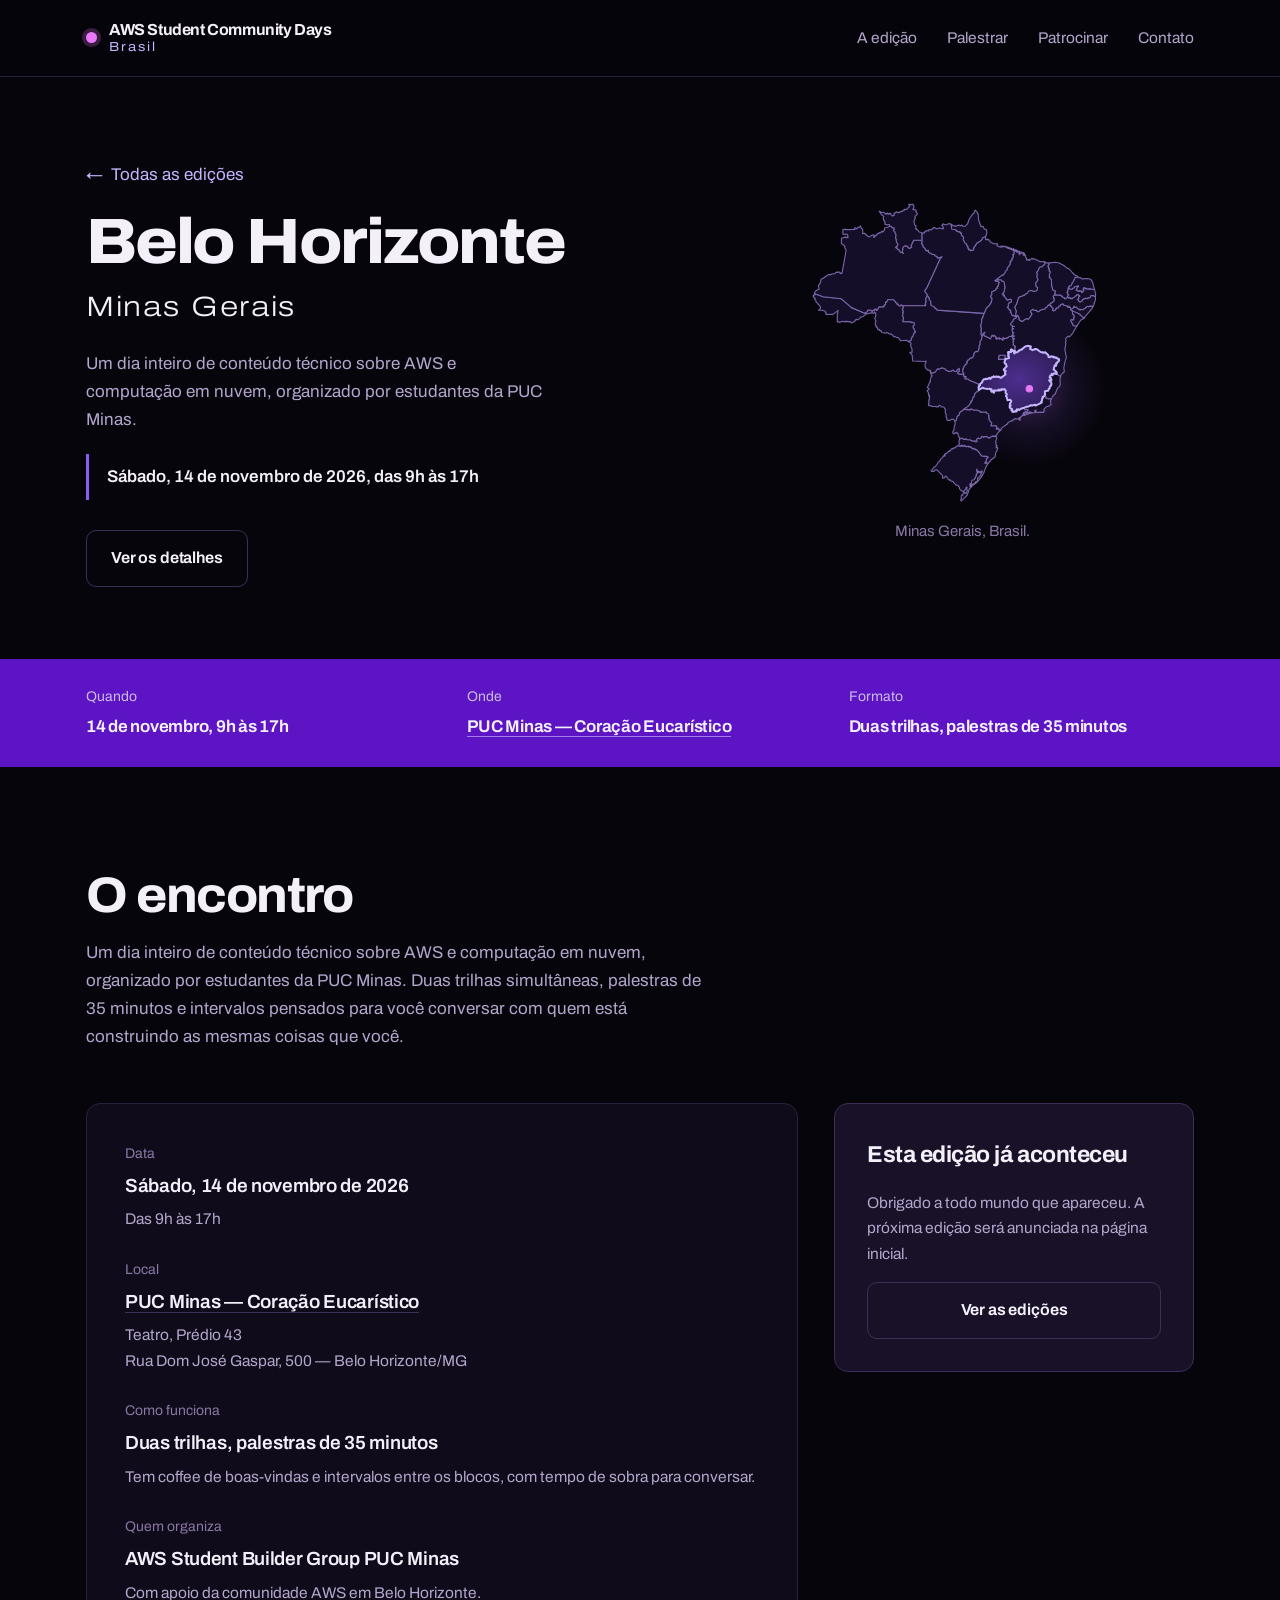
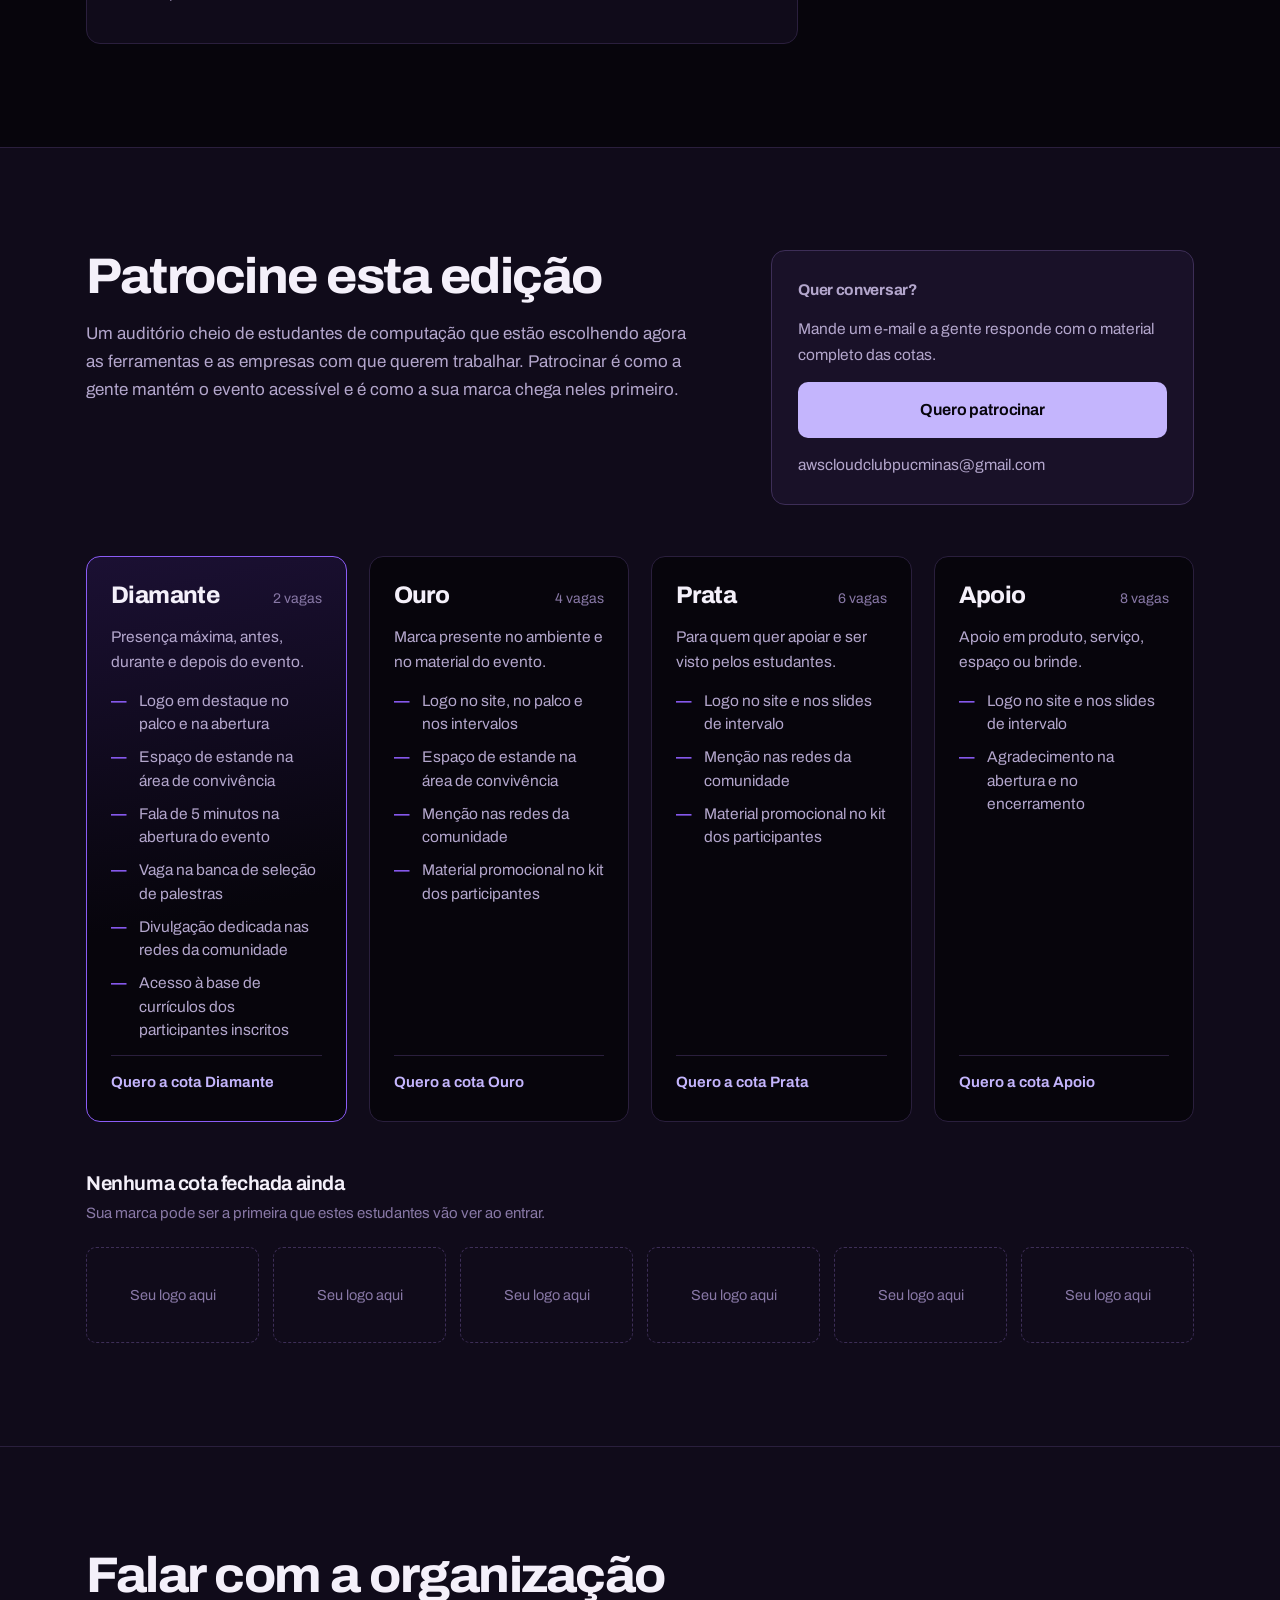
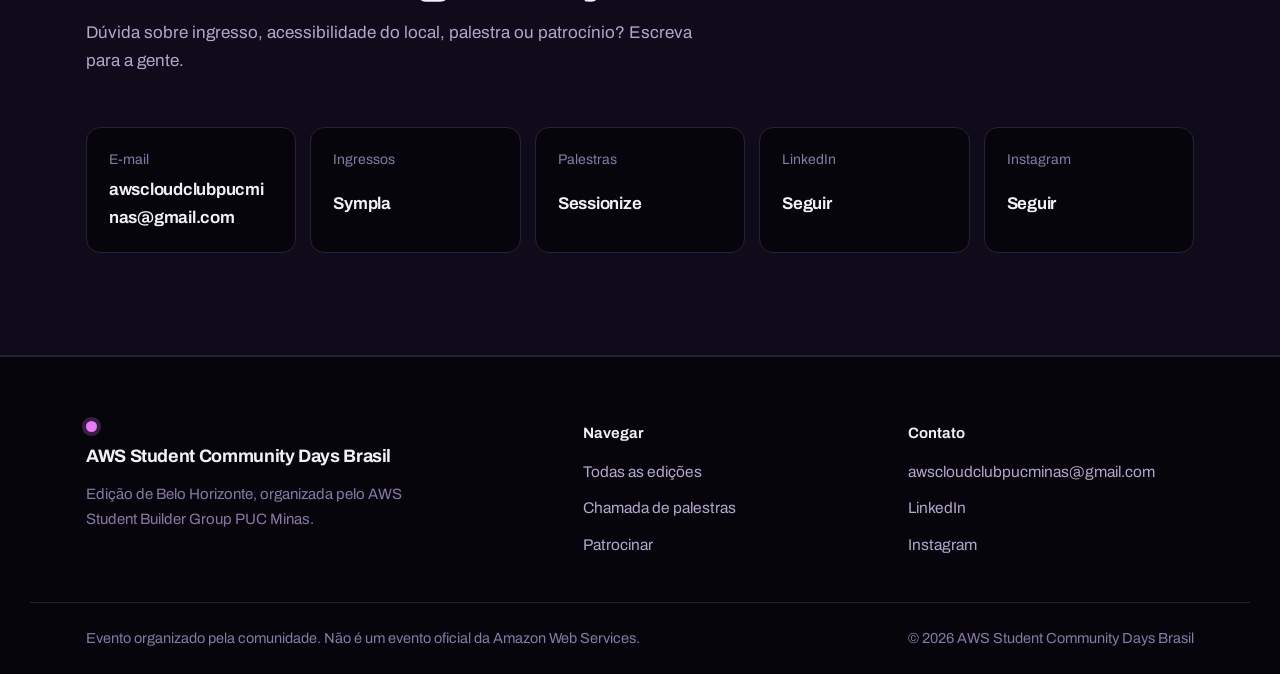
==== belo-horizonte/index.html @ b49c8361 "create geral" ====
<!doctype html>
<html lang="pt-BR">
<head>
<!--
  ============================================================================
  STUB DE EDIÇÃO — Belo Horizonte
  Ao copiar esta pasta para uma cidade nova, troque os pontos marcados
  com "TROCAR" abaixo. São 3 blocos:
    1. <title>, <meta description>, <link canonical> e as tags og:
    2. o bloco application/ld+json (data, local, organizador, e-mail, ingresso)
    3. o <noscript> no fim do arquivo
  O slug NÃO precisa ser declarado: ele vem do nome da pasta.
  O resto da página (cotas, contatos, redes, trilhas) vem de dados.js
  e NÃO precisa ser tocado aqui.
  ============================================================================
-->
<meta charset="utf-8">
<meta name="viewport" content="width=device-width, initial-scale=1">
<meta name="theme-color" content="#07050C">
<!-- TROCAR 1: metadados desta cidade -->
<title>AWS Student Community Day Belo Horizonte — 14 de novembro de 2026</title>
<meta name="description" content="Um dia de computação em nuvem na PUC Minas Coração Eucarístico, em Belo Horizonte, no sábado 14 de novembro de 2026, das 9h às 17h. Ingressos no Sympla e chamada de palestras aberta até 10 de outubro.">
<link rel="canonical" href="https://awsstudentcommunitydays.com.br/belo-horizonte/">

<meta property="og:type" content="event">
<meta property="og:locale" content="pt_BR">
<meta property="og:site_name" content="AWS Student Community Days Brasil">
<meta property="og:url" content="https://awsstudentcommunitydays.com.br/belo-horizonte/">
<meta property="og:title" content="AWS Student Community Day Belo Horizonte 2026">
<meta property="og:description" content="14 de novembro de 2026, PUC Minas Coração Eucarístico. Duas trilhas, palestras de 35 minutos, feito por estudantes para estudantes.">
<meta name="twitter:card" content="summary_large_image">

<link rel="icon" href="data:image/svg+xml,%3Csvg xmlns='http://www.w3.org/2000/svg' viewBox='0 0 32 32'%3E%3Crect width='32' height='32' rx='8' fill='%2307050C'/%3E%3Ccircle cx='16' cy='16' r='7' fill='none' stroke='%23C4B5FD' stroke-width='2.5'/%3E%3Ccircle cx='16' cy='16' r='2.5' fill='%23E879F9'/%3E%3C/svg%3E">

<link rel="preconnect" href="https://fonts.googleapis.com">
<link rel="preconnect" href="https://fonts.gstatic.com" crossorigin>
<link rel="stylesheet" href="https://fonts.googleapis.com/css2?family=Archivo:wdth,wght@75..125,300..900&display=swap">
<link rel="stylesheet" href="../styles.css">

<!-- TROCAR 2: dados estruturados. O Google lê isto literalmente, então data,
     local e organizador errados viram informação errada na busca.
     O e-mail foi deixado FORA de propósito: ele vive em dados.js, e duplicá-lo
     aqui faria uma pasta copiada apontar contato para a cidade errada. -->
<script type="application/ld+json">
{
  "@context": "https://schema.org",
  "@type": "Event",
  "name": "AWS Student Community Day Belo Horizonte",
  "startDate": "2026-11-14T09:00:00-03:00",
  "endDate": "2026-11-14T17:00:00-03:00",
  "eventStatus": "https://schema.org/EventScheduled",
  "eventAttendanceMode": "https://schema.org/OfflineEventAttendanceMode",
  "location": {
    "@type": "Place",
    "name": "PUC Minas — Coração Eucarístico, Teatro, Prédio 43",
    "address": {
      "@type": "PostalAddress",
      "streetAddress": "Rua Dom José Gaspar, 500",
      "addressLocality": "Belo Horizonte",
      "addressRegion": "MG",
      "addressCountry": "BR"
    }
  },
  "organizer": {
    "@type": "Organization",
    "name": "AWS Student Builder Group PUC Minas"
  },
  "url": "https://awsstudentcommunitydays.com.br/belo-horizonte/",
  "offers": {
    "@type": "Offer",
    "url": "https://www.sympla.com.br/evento/aws-student-community-day-belo-horizonte/3554710",
    "availability": "https://schema.org/InStock"
  }
}
</script>
</head>
<body>
<a class="pular" href="#conteudo">Pular para o conteúdo</a>

<header class="cabecalho">
  <div class="faixa cabecalho-linha">
    <a class="marca" href="../" aria-label="AWS Student Community Days Brasil — início">
      <span class="marca-ponto" aria-hidden="true"></span>
      <span class="marca-texto">
        AWS Student Community Days
        <span class="marca-pais">Brasil</span>
      </span>
    </a>
    <nav class="menu" aria-label="Seções desta edição">
      <a href="#edicao">A edição</a>
      <a href="#palestrar">Palestrar</a>
      <a href="#patrocinio">Patrocinar</a>
      <a href="#contato">Contato</a>
      <a class="botao botao-primario botao-mini" id="cta-cabecalho" href="#edicao">Garantir ingresso</a>
    </nav>
  </div>
</header>

<main id="conteudo">

  <!-- ── Capa da cidade ────────────────────────────────────────── -->
  <section class="capa" id="topo">
    <div class="faixa capa-grade">
      <div class="capa-texto">
        <p class="capa-chamada">
          <a class="voltar" href="../">Todas as edições</a>
        </p>
        <h1 class="capa-titulo">
          <span class="capa-titulo-evento" id="capa-cidade">Belo Horizonte</span>
          <span class="capa-titulo-cidade" id="capa-uf">Minas Gerais</span>
        </h1>
        <p class="capa-resumo" id="capa-resumo"></p>
        <p class="capa-quando" id="capa-quando"></p>
        <div class="capa-acoes" id="capa-acoes"></div>
      </div>

      <figure class="mapa mapa-cidade">
        <div class="mapa-palco" id="mapa-palco"></div>
        <figcaption class="mapa-legenda">Minas Gerais, Brasil.</figcaption>
      </figure>
    </div>
  </section>

  <!-- ── Faixa de fatos ────────────────────────────────────────── -->
  <div class="barra">
    <div class="faixa barra-linha" id="barra"></div>
  </div>

  <!-- ── A edição ──────────────────────────────────────────────── -->
  <section class="secao" id="edicao" aria-labelledby="edicao-titulo">
    <div class="faixa">
      <div class="secao-topo">
        <h2 class="secao-titulo" id="edicao-titulo">O encontro</h2>
        <p class="secao-intro" id="edicao-intro"></p>
      </div>
      <div class="edicao-grade" id="edicao-grade"></div>
    </div>
  </section>

  <!-- ── Chamada de palestras ──────────────────────────────────── -->
  <section class="secao secao-alt" id="palestrar" aria-labelledby="palestrar-titulo">
    <div class="faixa">
      <div class="secao-topo">
        <h2 class="secao-titulo" id="palestrar-titulo">Suba no palco</h2>
        <p class="secao-intro">
          A chamada de palestras é aberta a todo mundo: de quem nunca falou em público e tem
          um projeto de faculdade para mostrar, a quem já trabalha com nuvem há anos.
          Escolhemos pelo valor para quem assiste, não pelo currículo de quem apresenta.
        </p>
      </div>
      <div class="palestrar-grade">
        <div class="trilhas" id="trilhas"></div>
        <aside class="cfp" id="cfp"></aside>
      </div>
    </div>
  </section>

  <!-- ── Patrocínio ────────────────────────────────────────────── -->
  <section class="secao patrocinio" id="patrocinio" aria-labelledby="patrocinio-titulo">
    <div class="faixa">
      <div class="secao-topo secao-topo-duplo">
        <div>
          <h2 class="secao-titulo" id="patrocinio-titulo">Patrocine esta edição</h2>
          <p class="secao-intro">
            Um auditório cheio de estudantes de computação que estão escolhendo agora
            as ferramentas e as empresas com que querem trabalhar. Patrocinar é como
            a gente mantém o evento acessível e é como a sua marca chega neles primeiro.
          </p>
        </div>
        <div class="patrocinio-chamada" id="patrocinio-chamada"></div>
      </div>
      <div class="cotas" id="cotas"></div>
      <div class="vitrine" id="vitrine"></div>
    </div>
  </section>

  <!-- ── Contato ───────────────────────────────────────────────── -->
  <section class="secao secao-alt" id="contato" aria-labelledby="contato-titulo">
    <div class="faixa">
      <div class="secao-topo">
        <h2 class="secao-titulo" id="contato-titulo">Falar com a organização</h2>
        <p class="secao-intro">
          Dúvida sobre ingresso, acessibilidade do local, palestra ou patrocínio?
          Escreva para a gente.
        </p>
      </div>
      <div class="contato-grade" id="contato-grade"></div>
    </div>
  </section>

</main>

<footer class="rodape">
  <div class="faixa rodape-grade">
    <div class="rodape-marca">
      <span class="marca-ponto" aria-hidden="true"></span>
      <p class="rodape-nome">AWS Student Community Days Brasil</p>
      <p class="rodape-nota">Edição de Belo Horizonte, organizada pelo AWS Student Builder Group PUC Minas.</p>
    </div>
    <nav class="rodape-links" aria-label="Navegação">
      <p class="rodape-rotulo">Navegar</p>
      <a href="../">Todas as edições</a>
      <a href="#palestrar">Chamada de palestras</a>
      <a href="#patrocinio">Patrocinar</a>
    </nav>
    <nav class="rodape-links" id="rodape-contato" aria-label="Contato e redes" hidden>
      <p class="rodape-rotulo">Contato</p>
    </nav>
  </div>
  <div class="faixa rodape-fim">
    <p>Evento organizado pela comunidade. Não é um evento oficial da Amazon Web Services.</p>
    <p id="rodape-ano"></p>
  </div>
</footer>

<!-- TROCAR 3: só data, local e links. Contato NÃO entra aqui de propósito —
     ele vive em dados.js, e duplicar levaria o e-mail errado para a cópia. -->
<noscript>
  <div class="faixa sem-js">
    <h2>AWS Student Community Day Belo Horizonte</h2>
    <p>Sábado, 14 de novembro de 2026, das 9h às 17h, na PUC Minas Coração Eucarístico — Teatro, Prédio 43, Rua Dom José Gaspar, 500.</p>
    <p>Esta página precisa de JavaScript para mostrar ingressos, chamada de palestras, cotas de patrocínio e contatos.</p>
    <p><a href="https://www.sympla.com.br/evento/aws-student-community-day-belo-horizonte/3554710">Ingressos no Sympla</a></p>
    <p><a href="https://sessionize.com/aws-student-community-day-belo-horizonte/">Enviar uma palestra (até 10 de outubro de 2026)</a></p>
  </div>
</noscript>

<script src="../dados.js" defer></script>
<script src="../brasil-mapa.js" defer></script>
<script src="../comum.js" defer></script>
<script src="../edicao.js" defer></script>
</body>
</html>
---- styles.css ----
/* =========================================================================
   AWS Student Community Day Brasil
   Identidade: roxo e preto. O mapa do Brasil é o elemento protagonista;
   tudo em volta é deliberadamente quieto para não competir com ele.
   Todos os pares de cor abaixo foram conferidos em contraste WCAG AA.
   ========================================================================= */

:root {
  /* Fundos — preto com viés violeta, nunca cinza neutro */
  --fundo:            #07050C;
  --superficie:       #100B1A;
  --superficie-alta:  #191128;

  /* Linhas */
  --borda:            #2A1F3D;
  --borda-forte:      #3D2E57;

  /* Roxos */
  --roxo:             #8B5CF6;   /* elementos de UI e texto grande  (4.79:1) */
  --roxo-claro:       #C4B5FD;   /* seguro para texto normal       (10.98:1) */
  --roxo-vivo:        #E879F9;   /* só para o que está vivo agora   (8.24:1) */
  --roxo-fundo:       #150E28;   /* estados neutros do mapa */
  --roxo-traco:       #7A66A8;   /* silhueta do mapa      (3.82:1 sobre o estado) */
  --roxo-tinta:       #5C14C4;   /* MASSA de roxo chapado; texto claro por cima */
  --roxo-sobre-tinta: #FBD5FF;   /* destaque dentro da tinta        (6.83:1) */

  /* Texto */
  --texto:            #F4F0FA;   /* 18.04:1 */
  --texto-suave:      #B3A6CC;   /*  8.92:1 */
  --texto-fraco:      #8878A6;   /*  5.10:1 */

  /* Medidas */
  --limite:  1220px;
  --respiro: clamp(20px, 5vw, 56px);
  --curva:   14px;

  --fonte: 'Archivo', system-ui, -apple-system, 'Segoe UI', Roboto, sans-serif;

  color-scheme: dark;
}

*, *::before, *::after { box-sizing: border-box; }

html {
  scroll-behavior: smooth;
  scroll-padding-top: 92px;
  -webkit-text-size-adjust: 100%;
}

body {
  margin: 0;
  background: var(--fundo);
  color: var(--texto);
  font-family: var(--fonte);
  font-size: 17px;
  line-height: 1.65;
  font-variation-settings: 'wdth' 100;
  -webkit-font-smoothing: antialiased;
}

a { color: inherit; text-decoration: none; }
img, svg { display: block; max-width: 100%; }
h1, h2, h3 { margin: 0; line-height: 1.08; letter-spacing: -0.02em; }
p { margin: 0; }
ul { margin: 0; padding: 0; list-style: none; }

:focus-visible {
  outline: 3px solid var(--roxo-vivo);
  outline-offset: 3px;
  border-radius: 3px;
}

.pular {
  position: fixed;
  top: -120px;
  left: 16px;
  z-index: 100;
  background: var(--roxo-claro);
  color: var(--fundo);
  padding: 12px 18px;
  border-radius: 8px;
  font-weight: 600;
  transition: top .15s;
}
.pular:focus { top: 14px; }

.faixa {
  width: 100%;
  max-width: var(--limite);
  margin-inline: auto;
  padding-inline: var(--respiro);
}

/* ── Botões ─────────────────────────────────────────────────────────────
   O botão primário é texto escuro sobre roxo claro. Branco sobre roxo
   médio dá 3.77:1 e reprova no AA, então essa combinação não existe aqui. */

.botao {
  display: inline-flex;
  align-items: center;
  justify-content: center;
  gap: 10px;
  padding: 14px 24px;
  border: 1px solid transparent;
  border-radius: 10px;
  font: inherit;
  font-weight: 650;
  font-size: 16px;
  letter-spacing: -0.01em;
  cursor: pointer;
  transition: background .18s, border-color .18s, color .18s, transform .18s;
}
.botao-primario {
  background: var(--roxo-claro);
  color: var(--fundo);
}
.botao-primario:hover { background: #D6CBFF; transform: translateY(-2px); }

.botao-secundario {
  background: transparent;
  border-color: var(--borda-forte);
  color: var(--texto);
}
.botao-secundario:hover {
  border-color: var(--roxo);
  background: var(--superficie-alta);
  transform: translateY(-2px);
}

.botao-mini { padding: 10px 18px; font-size: 15px; }
.botao-largo { width: 100%; }

/* ── Cabeçalho ──────────────────────────────────────────────────────── */

.cabecalho {
  position: sticky;
  top: 0;
  z-index: 50;
  background: color-mix(in srgb, var(--fundo) 88%, transparent);
  backdrop-filter: blur(14px);
  border-bottom: 1px solid var(--borda);
}
.cabecalho-linha {
  min-height: 76px;
  display: flex;
  align-items: center;
  justify-content: space-between;
  gap: 24px;
}

.marca { display: flex; align-items: center; gap: 12px; }
.marca-texto {
  font-size: 16px;
  font-weight: 700;
  line-height: 1.15;
  letter-spacing: -0.025em;
}
.marca-pais {
  display: block;
  font-weight: 400;
  font-size: 13px;
  letter-spacing: 0.16em;
  font-variation-settings: 'wdth' 112;
  color: var(--roxo-claro);
}

/* O ponto da marca é o mesmo ponto que acende no mapa */
.marca-ponto {
  width: 11px;
  height: 11px;
  border-radius: 50%;
  flex: none;
  background: var(--roxo-vivo);
  box-shadow: 0 0 0 4px color-mix(in srgb, var(--roxo-vivo) 22%, transparent);
}

.menu {
  display: flex;
  align-items: center;
  gap: 30px;
  font-size: 15.5px;
  color: var(--texto-suave);
}
.menu a:not(.botao):hover { color: var(--roxo-claro); }

/* ── Capa ───────────────────────────────────────────────────────────── */

.capa { padding: clamp(40px, 7vw, 84px) 0 clamp(36px, 6vw, 72px); }

.capa-grade {
  display: grid;
  grid-template-columns: minmax(0, 1.12fr) minmax(0, 0.88fr);
  gap: clamp(32px, 4.5vw, 64px);
  align-items: center;
}

.capa-chamada {
  color: var(--roxo-claro);
  font-size: 17px;
  margin-bottom: 22px;
}

.capa-titulo { margin-bottom: 26px; }

.capa-titulo-evento {
  display: block;
  font-size: clamp(36px, 5.1vw, 64px);
  font-weight: 800;
  font-variation-settings: 'wdth' 108;
  letter-spacing: -0.035em;
  line-height: 0.96;
}

/* A cidade contrasta por peso e espaçamento, não por cor */
.capa-titulo-cidade {
  display: block;
  margin-top: 18px;
  font-size: clamp(19px, 2.2vw, 28px);
  font-weight: 300;
  font-variation-settings: 'wdth' 118;
  letter-spacing: 0.06em;
  line-height: 1.2;
  color: var(--texto);
}

.capa-resumo {
  color: var(--texto-suave);
  max-width: 46ch;
  margin-bottom: 20px;
}

.capa-quando {
  display: inline-block;
  color: var(--texto);
  font-weight: 600;
  padding: 9px 0 9px 18px;
  border-left: 3px solid var(--roxo);
  margin-bottom: 30px;
}

.capa-acoes { display: flex; flex-wrap: wrap; gap: 14px; }

/* ── Mapa ───────────────────────────────────────────────────────────── */

.mapa { margin: 0; position: relative; }
.mapa-palco { position: relative; }

.mapa-svg { width: 100%; height: auto; overflow: visible; }

/* Os 26 estados sem edição: presentes, mas em silêncio. */
/* stroke-width em px de tela, não em unidades do viewBox: sem
   vector-effect o traço encolhe junto com o mapa e some no celular. */
.uf {
  fill: var(--roxo-fundo);
  stroke: var(--roxo-traco);
  stroke-width: 1.1px;
  stroke-linejoin: round;
  vector-effect: non-scaling-stroke;
}

/* O estado que tem edição confirmada */
.uf-aceso {
  fill: url(#brilho-uf);
  stroke: var(--roxo-claro);
  stroke-width: 2px;
  vector-effect: non-scaling-stroke;
}

/* O estado aceso é um <a> dentro do SVG: foco de teclado e clique nativos */
.uf-link { cursor: pointer; }
.uf-link .uf-aceso { transition: stroke .18s, filter .18s; }
.uf-link:hover .uf-aceso,
.uf-link:focus-visible .uf-aceso {
  stroke: var(--roxo-vivo);
  stroke-width: 3.5px;
  filter: drop-shadow(0 0 12px color-mix(in srgb, var(--roxo-vivo) 60%, transparent));
}
.uf-link:focus-visible { outline: none; }

/* Balão de detalhe, em HTML sobre o SVG */
.balao {
  position: absolute;
  transform: translate(-50%, calc(-100% - 18px));
  background: var(--superficie-alta);
  border: 1px solid var(--roxo);
  border-radius: 10px;
  padding: 9px 14px;
  display: grid;
  gap: 1px;
  white-space: nowrap;
  pointer-events: none;
  box-shadow: 0 10px 30px rgba(0, 0, 0, .55);
}
.balao strong { font-size: 15.5px; font-weight: 650; letter-spacing: -0.02em; }
.balao span { font-size: 13.5px; color: var(--roxo-claro); }

.mapa-halo { fill: url(#halo); pointer-events: none; }

.pino { pointer-events: none; }
.pino-anel {
  fill: none;
  stroke: var(--roxo-vivo);
  stroke-width: 1.6;
  transform-origin: center;
  transform-box: fill-box;
  animation: pulso 3.4s ease-out infinite;
}
.pino-nucleo { fill: var(--roxo-vivo); }

@keyframes pulso {
  0%        { r: 5;  opacity: .85; }
  70%, 100% { r: 21; opacity: 0; }
}

.mapa-rotulo {
  fill: var(--texto);
  font-family: var(--fonte);
  font-size: 13px;
  font-weight: 650;
  letter-spacing: -0.01em;
  pointer-events: none;
}
.mapa-rotulo-data {
  fill: var(--roxo-claro);
  font-size: 11.5px;
  font-weight: 400;
}
.mapa-risco { stroke: var(--roxo); stroke-width: 1; opacity: .55; }

.mapa-legenda {
  margin-top: 18px;
  color: var(--texto-fraco);
  font-size: 15px;
  text-align: center;
}

/* ── Barra de fatos ─────────────────────────────────────────────────── */

/* A faixa é a maior massa de roxo chapado da página: é o que faz a
   identidade ler como "roxa e preta" e não como "preta com detalhes roxos".
   Os tokens são reescritos aqui dentro para nenhuma cor escura vazar. */
.barra {
  background: var(--roxo-tinta);
  --texto: #F4F0FA;
  --texto-fraco: #CDBCE8;
  --borda-forte: #A47BE8;
}
.barra-linha {
  display: grid;
  grid-template-columns: repeat(auto-fit, minmax(190px, 1fr));
  gap: 2px 36px;
  padding-block: 26px;
}
.barra-item { display: flex; flex-direction: column; gap: 5px; }
.barra-rotulo { color: var(--texto-fraco); font-size: 14px; }
.barra-valor { color: var(--texto); font-weight: 650; font-size: 17px; letter-spacing: -0.015em; }
.barra-valor a { border-bottom: 1px solid var(--borda-forte); }
.barra-valor a:hover { color: #fff; border-color: #fff; }
.barra .aviso-vivo { color: var(--roxo-sobre-tinta); }
.barra :focus-visible { outline-color: #fff; }

.aviso-vivo { color: var(--roxo-vivo); font-weight: 650; }

/* ── Seções ─────────────────────────────────────────────────────────── */

.secao { padding-block: clamp(56px, 8vw, 104px); }
.secao-alt { background: var(--superficie); border-block: 1px solid var(--borda); }

.secao-topo { margin-bottom: clamp(32px, 4vw, 52px); max-width: 62ch; }
.secao-topo-duplo {
  display: grid;
  grid-template-columns: minmax(0, 1.5fr) minmax(0, 1fr);
  gap: clamp(28px, 4vw, 56px);
  align-items: start;
  max-width: none;
}

.secao-titulo {
  font-size: clamp(30px, 4.2vw, 50px);
  font-weight: 750;
  font-variation-settings: 'wdth' 104;
  letter-spacing: -0.03em;
  margin-bottom: 16px;
}
.secao-intro { color: var(--texto-suave); max-width: 62ch; }

/* ── A edição ───────────────────────────────────────────────────────── */

.edicao-grade {
  display: grid;
  grid-template-columns: minmax(0, 1fr) minmax(0, 360px);
  gap: clamp(20px, 3vw, 36px);
  align-items: start;
}

.ficha {
  background: var(--superficie);
  border: 1px solid var(--borda);
  border-radius: var(--curva);
  padding: clamp(24px, 3vw, 38px);
}
.ficha-lista { display: grid; gap: 26px; }
.ficha-item { display: grid; gap: 5px; }
.ficha-rotulo { color: var(--texto-fraco); font-size: 14px; }
.ficha-valor { font-size: 19px; font-weight: 600; letter-spacing: -0.015em; }
.ficha-extra { color: var(--texto-suave); font-size: 15.5px; }
.ficha-valor a { border-bottom: 1px solid var(--borda-forte); }
.ficha-valor a:hover { color: var(--roxo-claro); border-color: var(--roxo); }

.compra {
  background: var(--superficie-alta);
  border: 1px solid var(--borda-forte);
  border-radius: var(--curva);
  padding: clamp(24px, 3vw, 32px);
  position: sticky;
  top: 100px;
  display: grid;
  gap: 16px;
}
.compra-titulo { font-size: 23px; font-weight: 700; letter-spacing: -0.02em; }
.compra-nota { color: var(--texto-suave); font-size: 15.5px; }

.contagem {
  display: inline-flex;
  align-items: baseline;
  gap: 8px;
  color: var(--roxo-vivo);
  font-weight: 650;
  font-size: 15px;
}

/* ── Chamada de palestras ───────────────────────────────────────────── */

.palestrar-grade {
  display: grid;
  grid-template-columns: minmax(0, 1fr) minmax(0, 340px);
  gap: clamp(22px, 3vw, 40px);
  align-items: start;
}

.trilhas { display: grid; grid-template-columns: repeat(auto-fit, minmax(240px, 1fr)); gap: 1px; background: var(--borda); border: 1px solid var(--borda); border-radius: var(--curva); overflow: hidden; }
.trilha { background: var(--superficie); padding: 22px 24px; }
.trilha-nome { font-size: 17px; font-weight: 650; letter-spacing: -0.02em; margin-bottom: 6px; }
.trilha-desc { color: var(--texto-suave); font-size: 15px; line-height: 1.55; }
.trilha-convite { background: var(--superficie-alta); }
.trilha-convite .trilha-nome { color: var(--roxo-claro); }

.cfp {
  background: var(--superficie-alta);
  border: 1px solid var(--borda-forte);
  border-radius: var(--curva);
  padding: clamp(24px, 3vw, 32px);
  display: grid;
  gap: 16px;
}
.cfp-estado { font-size: 15px; font-weight: 650; }
.cfp-titulo { font-size: 23px; font-weight: 700; letter-spacing: -0.02em; }
.cfp-texto { color: var(--texto-suave); font-size: 15.5px; }
.cfp-formato {
  border-top: 1px solid var(--borda);
  padding-top: 16px;
  color: var(--texto-fraco);
  font-size: 15px;
}

/* ── Pilares ────────────────────────────────────────────────────────── */

.pilares { display: grid; grid-template-columns: repeat(auto-fit, minmax(260px, 1fr)); gap: clamp(24px, 3vw, 44px); }
.pilar { border-top: 2px solid var(--roxo); padding-top: 22px; }
.pilar h3 { font-size: 21px; font-weight: 650; letter-spacing: -0.02em; margin-bottom: 12px; }
.pilar p { color: var(--texto-suave); font-size: 16px; }

/* ── Patrocínio ─────────────────────────────────────────────────────── */

.patrocinio { background: var(--superficie); border-top: 1px solid var(--borda); }

.patrocinio-chamada {
  background: var(--superficie-alta);
  border: 1px solid var(--borda-forte);
  border-radius: var(--curva);
  padding: 26px;
  display: grid;
  gap: 14px;
}
.patrocinio-chamada p { color: var(--texto-suave); font-size: 15.5px; }

.aviso-preencher {
  background: #2B1233;
  border: 1px dashed var(--roxo-vivo);
  color: var(--roxo-vivo);
  border-radius: 10px;
  padding: 13px 16px;
  font-size: 14.5px;
  line-height: 1.5;
}

.cotas {
  display: grid;
  grid-template-columns: repeat(auto-fit, minmax(250px, 1fr));
  gap: clamp(16px, 2vw, 22px);
  margin-bottom: clamp(32px, 4vw, 52px);
}

.cota {
  background: var(--fundo);
  border: 1px solid var(--borda);
  border-radius: var(--curva);
  padding: 26px 24px;
  display: flex;
  flex-direction: column;
  gap: 14px;
}
.cota-destaque { border-color: var(--roxo); background: linear-gradient(170deg, #1B1033, var(--fundo) 62%); }

.cota-topo { display: flex; align-items: baseline; justify-content: space-between; gap: 12px; }
.cota-nome { font-size: 24px; font-weight: 750; letter-spacing: -0.025em; }
.cota-vagas { color: var(--texto-fraco); font-size: 14px; white-space: nowrap; }
.cota-esgotado { color: var(--roxo-claro); }
.cota-resumo { color: var(--texto-suave); font-size: 15.5px; }

.cota-entregas { display: grid; gap: 10px; font-size: 15.5px; color: var(--texto-suave); }
.cota-entrega { display: grid; grid-template-columns: 18px 1fr; gap: 10px; align-items: start; line-height: 1.5; }
.cota-marca { color: var(--roxo); font-weight: 700; }

/* Vitrine de logos: os espaços vazios são o convite */
.vitrine-titulo { font-size: 20px; font-weight: 650; letter-spacing: -0.02em; margin-bottom: 6px; }
.vitrine-nota { color: var(--texto-fraco); font-size: 15px; margin-bottom: 22px; }
.vitrine-grade { display: grid; grid-template-columns: repeat(auto-fill, minmax(168px, 1fr)); gap: 14px; }

.vaga {
  display: grid;
  place-items: center;
  min-height: 96px;
  border: 1px dashed var(--borda-forte);
  border-radius: 10px;
  color: var(--texto-fraco);
  font-size: 14.5px;
  text-align: center;
  padding: 12px;
  transition: border-color .18s, color .18s;
}
a.vaga:hover { border-color: var(--roxo); color: var(--roxo-claro); }

.logo-patrocinador {
  display: grid;
  place-items: center;
  min-height: 96px;
  background: var(--fundo);
  border: 1px solid var(--borda);
  border-radius: 10px;
  padding: 16px;
}
.logo-patrocinador img { max-height: 54px; width: auto; object-fit: contain; }

/* ── Rodapé ─────────────────────────────────────────────────────────── */

.rodape { border-top: 1px solid var(--borda); padding-top: clamp(40px, 5vw, 64px); }
.rodape-grade {
  display: grid;
  grid-template-columns: minmax(0, 1.6fr) repeat(auto-fit, minmax(min(150px, 100%), 1fr));
  gap: clamp(24px, 3vw, 56px);
  padding-bottom: 44px;
}
.rodape-marca { display: grid; gap: 10px; align-content: start; }
.rodape-nome { font-weight: 700; letter-spacing: -0.02em; font-size: 18px; }
.rodape-nota { color: var(--texto-fraco); font-size: 15px; max-width: 38ch; }

.rodape-links { display: grid; gap: 11px; align-content: start; font-size: 15.5px; color: var(--texto-suave); }
.rodape-rotulo { color: var(--texto); font-weight: 650; font-size: 15px; margin-bottom: 2px; }
.rodape-links a:hover { color: var(--roxo-claro); }

.rodape-fim {
  border-top: 1px solid var(--borda);
  padding-block: 24px;
  display: flex;
  flex-wrap: wrap;
  justify-content: space-between;
  gap: 10px 24px;
  color: var(--texto-fraco);
  font-size: 14.5px;
}

.sem-js { padding-block: 40px; display: grid; gap: 12px; }
.sem-js a { color: var(--roxo-claro); text-decoration: underline; }

[hidden] { display: none !important; }

/* ── Telas menores ──────────────────────────────────────────────────── */

@media (max-width: 1080px) {
  .capa-grade { grid-template-columns: 1fr; gap: 40px; }
  .mapa { max-width: 480px; margin-inline: auto; width: 100%; }
  .edicao-grade,
  .palestrar-grade { grid-template-columns: 1fr; }
  .compra { position: static; }
  .secao-topo-duplo { grid-template-columns: 1fr; align-items: start; }
}

@media (max-width: 900px) {
  .rodape-grade { grid-template-columns: 1fr 1fr; }
}

@media (max-width: 760px) {
  html { scroll-padding-top: 76px; }
  body { font-size: 16px; }
  .cabecalho-linha { min-height: 64px; }
  .menu { gap: 16px; font-size: 14.5px; }
  .menu a:not(.botao) { display: none; }
  .capa { padding-top: 32px; }
  .capa-acoes .botao { width: 100%; }
  .rodape-grade { grid-template-columns: 1fr; gap: 32px; }
}

@media (max-width: 380px) {
  .marca-texto { font-size: 14.5px; }
  .marca-pais { font-size: 12px; }
}

/* ── Movimento reduzido ─────────────────────────────────────────────── */

@media (prefers-reduced-motion: reduce) {
  html { scroll-behavior: auto; }
  *, *::before, *::after {
    animation-duration: .001ms !important;
    animation-iteration-count: 1 !important;
    transition-duration: .001ms !important;
  }
  .pino { pointer-events: none; }
.pino-anel { display: none; }
}

/* =========================================================================
   Componentes do hub e da página de cidade
   ========================================================================= */

/* ── Cabeçalho de seção com contagem ao lado ────────────────────────── */
.secao-topo-linha {
  display: flex;
  align-items: flex-end;
  justify-content: space-between;
  gap: 24px;
  max-width: none;
}
.secao-topo-linha > div { max-width: 62ch; }
.secao-contagem { color: var(--texto-fraco); font-size: 15px; white-space: nowrap; }

/* ── Lista de edições ───────────────────────────────────────────────── */
.edicoes-lista { display: grid; gap: 16px; }

.cartao {
  display: grid;
  grid-template-columns: 116px minmax(0, 1fr) auto;
  align-items: center;
  gap: clamp(18px, 3vw, 36px);
  background: var(--superficie);
  border: 1px solid var(--borda);
  border-radius: var(--curva);
  padding: 22px clamp(20px, 2.5vw, 30px);
  transition: border-color .18s, background .18s, transform .18s;
}
.cartao:hover {
  border-color: var(--roxo);
  background: var(--superficie-alta);
  transform: translateY(-2px);
}

.cartao-data {
  display: grid;
  justify-items: center;
  gap: 2px;
  padding: 14px 10px;
  border: 1px solid var(--borda-forte);
  border-radius: 10px;
  line-height: 1.1;
}
.cartao-data > span { color: var(--texto-fraco); font-size: 13px; letter-spacing: .06em; }
.cartao-data strong {
  font-size: 40px;
  font-weight: 750;
  font-variation-settings: 'wdth' 104;
  letter-spacing: -0.04em;
}
.cartao:hover .cartao-data { border-color: var(--roxo); }

.cartao-selos { display: flex; flex-wrap: wrap; gap: 8px; margin-bottom: 12px; }
.selo {
  font-size: 13.5px;
  color: var(--texto-fraco);
  border: 1px solid var(--borda);
  border-radius: 999px;
  padding: 3px 11px;
}
.selo-cfp { color: var(--roxo-vivo); border-color: color-mix(in srgb, var(--roxo-vivo) 45%, transparent); }
.selo-hoje { color: var(--fundo); background: var(--roxo-vivo); border-color: var(--roxo-vivo); font-weight: 650; }
.selo-passado { opacity: .75; }

.cartao-cidade {
  font-size: clamp(24px, 2.6vw, 31px);
  font-weight: 750;
  font-variation-settings: 'wdth' 104;
  letter-spacing: -0.03em;
  margin-bottom: 8px;
}
.cartao-uf {
  font-size: 14px;
  font-weight: 400;
  letter-spacing: .1em;
  color: var(--roxo-claro);
  margin-left: 12px;
  vertical-align: middle;
}
.cartao-resumo { color: var(--texto-suave); font-size: 16px; margin-bottom: 6px; }
.cartao-local { color: var(--texto-fraco); font-size: 15px; }

.cartao-ir {
  color: var(--roxo-claro);
  font-weight: 650;
  font-size: 15.5px;
  white-space: nowrap;
}

.edicoes-nota {
  margin-top: 26px;
  color: var(--texto-fraco);
  font-size: 15.5px;
  max-width: 62ch;
}

.vazio, .vazio-pagina { color: var(--texto-suave); }
.vazio-pagina { padding-block: clamp(60px, 10vw, 120px); display: grid; gap: 18px; justify-items: start; }
.vazio-pagina h1 { font-size: clamp(32px, 5vw, 54px); font-weight: 750; }
.vazio-pagina code { color: var(--roxo-claro); }

/* ── Voltar para o hub ──────────────────────────────────────────────── */
.voltar { color: var(--roxo-claro); border-bottom: 1px solid transparent; }
.voltar::before { content: '\2190'; margin-right: 8px; }
.voltar:hover { border-bottom-color: var(--roxo); }

/* ── Mapa menor na página da cidade ─────────────────────────────────── */
.mapa-cidade { max-width: 380px; margin-inline: auto; }

/* ── Patrocínio ─────────────────────────────────────────────────────── */
.cotas-resumo { color: var(--texto-suave); font-size: 15.5px; }
.cotas-resumo strong { color: var(--texto); font-weight: 650; }
.patrocinio-email { font-size: 14.5px; color: var(--texto-fraco); word-break: break-all; }

.cota-cta {
  margin-top: auto;
  padding-top: 14px;
  border-top: 1px solid var(--borda);
  color: var(--roxo-claro);
  font-weight: 650;
  font-size: 15px;
}
.cota-cta:hover { color: var(--texto); }

/* ── Contato ────────────────────────────────────────────────────────── */
.contato-grade {
  display: grid;
  grid-template-columns: repeat(auto-fit, minmax(210px, 1fr));
  gap: 14px;
}
.contato {
  display: grid;
  gap: 5px;
  background: var(--fundo);
  border: 1px solid var(--borda);
  border-radius: var(--curva);
  padding: 20px 22px;
  transition: border-color .18s, transform .18s;
}
.contato:hover { border-color: var(--roxo); transform: translateY(-2px); }
.contato-rotulo { color: var(--texto-fraco); font-size: 14px; }
.contato-valor { font-weight: 650; font-size: 17px; letter-spacing: -0.015em; word-break: break-all; }

/* ── Telas menores ──────────────────────────────────────────────────── */
@media (max-width: 860px) {
  .cartao { grid-template-columns: 88px minmax(0, 1fr); }
  .cartao-ir { grid-column: 2; }
  .cartao-data strong { font-size: 32px; }
  .secao-topo-linha { flex-direction: column; align-items: flex-start; gap: 12px; }
}

@media (max-width: 520px) {
  .cartao { grid-template-columns: 1fr; gap: 16px; }
  .cartao-data {
    justify-items: start;
    display: flex;
    align-items: baseline;
    gap: 10px;
    padding: 8px 14px;
    width: fit-content;
  }
  .cartao-data strong { font-size: 26px; }
  .cartao-ir { grid-column: 1; }
}

/* ── Patrocínio no hub: um bloco por cidade ─────────────────────────── */
.patrocinio-cidade {
  display: grid;
  gap: 10px;
  padding-top: 18px;
  border-top: 1px solid var(--borda);
}
.patrocinio-cidade-nome {
  font-size: 19px;
  font-weight: 700;
  letter-spacing: -0.02em;
}
.patrocinio-cidade-nota { color: var(--texto-fraco); font-size: 14.5px; }

/* ── Seletor de ano ─────────────────────────────────────────────────── */
.anos {
  display: flex;
  flex-wrap: wrap;
  align-items: center;
  gap: 10px;
  margin-bottom: 26px;
}
.anos-rotulo {
  color: var(--texto-fraco);
  font-size: 14px;
  margin-right: 4px;
}
.ano {
  font: inherit;
  font-size: 15.5px;
  font-weight: 650;
  letter-spacing: -0.01em;
  color: var(--texto-suave);
  background: transparent;
  border: 1px solid var(--borda);
  border-radius: 999px;
  padding: 8px 18px;
  cursor: pointer;
  transition: border-color .18s, color .18s, background .18s;
}
.ano:hover { border-color: var(--roxo); color: var(--texto); }
.ano-ativo {
  background: var(--roxo-claro);
  border-color: var(--roxo-claro);
  color: var(--fundo);
}
.ano-ativo:hover { background: #D6CBFF; color: var(--fundo); }
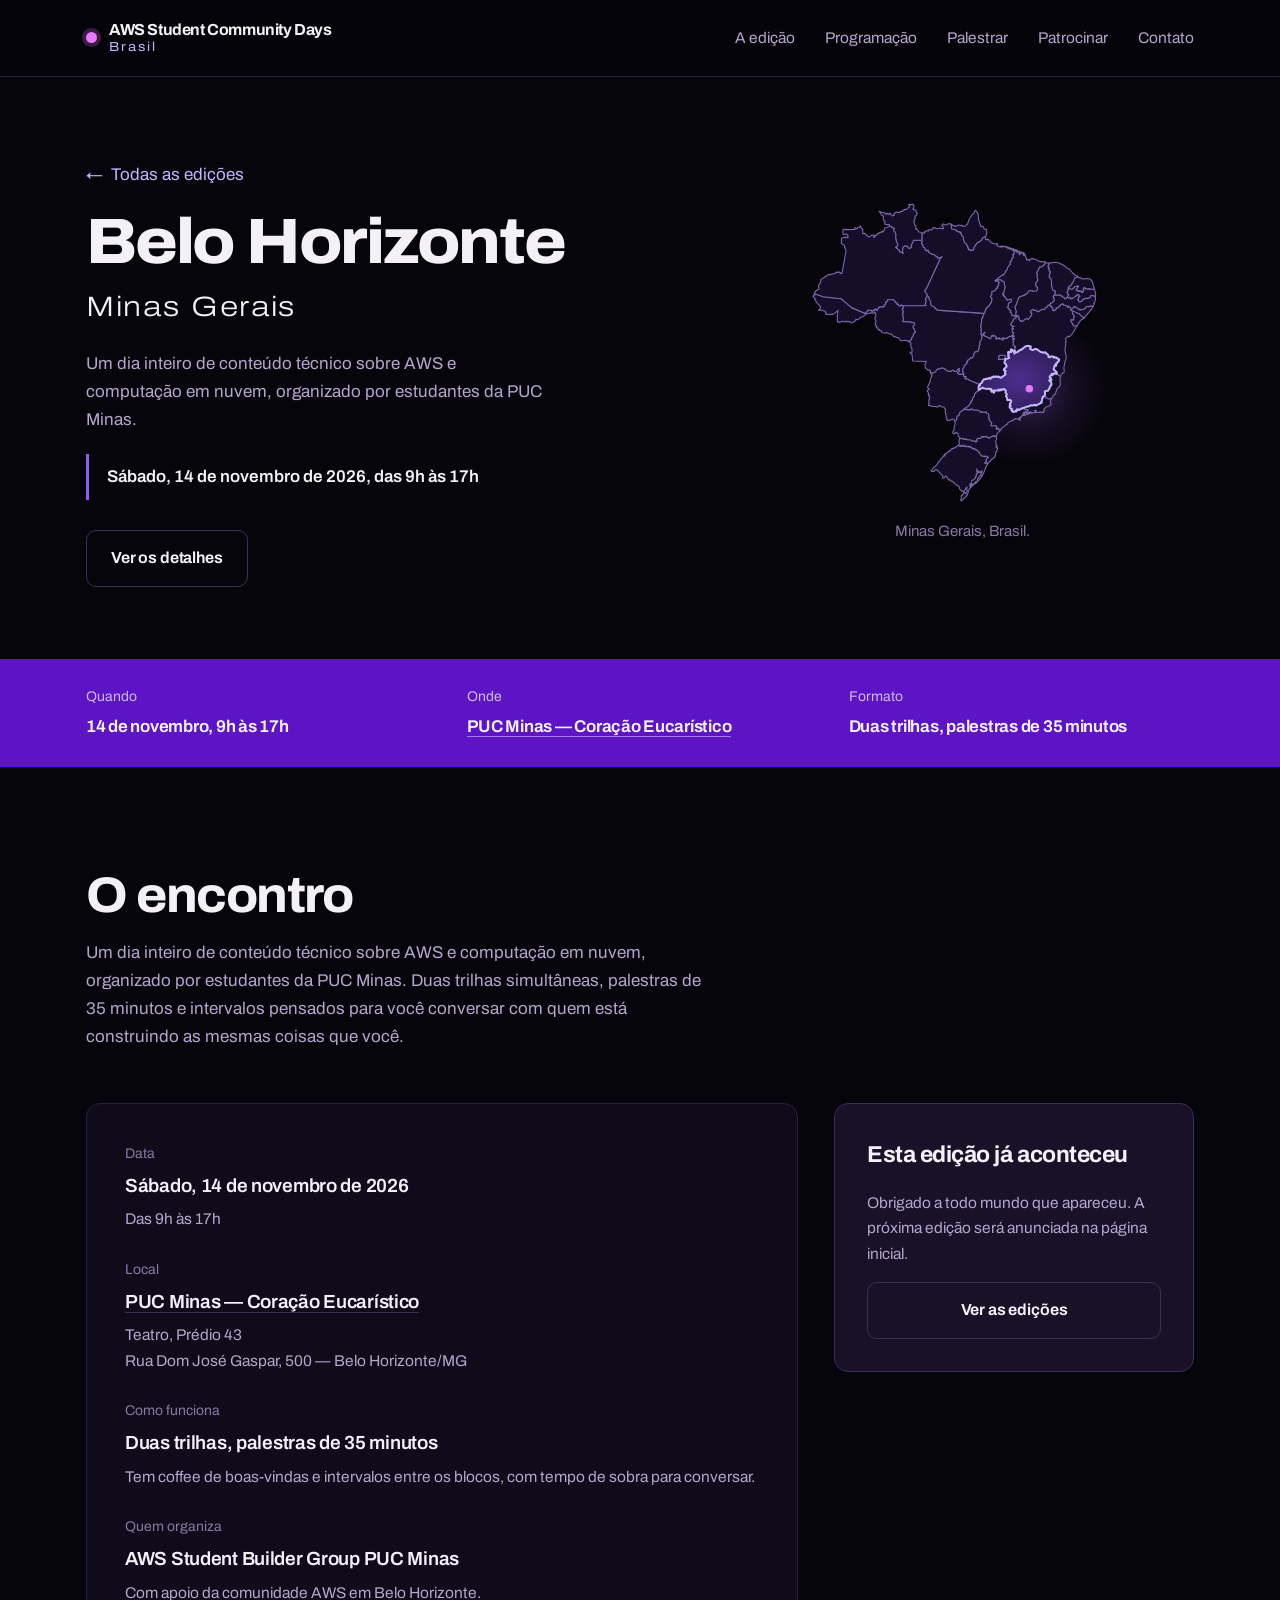
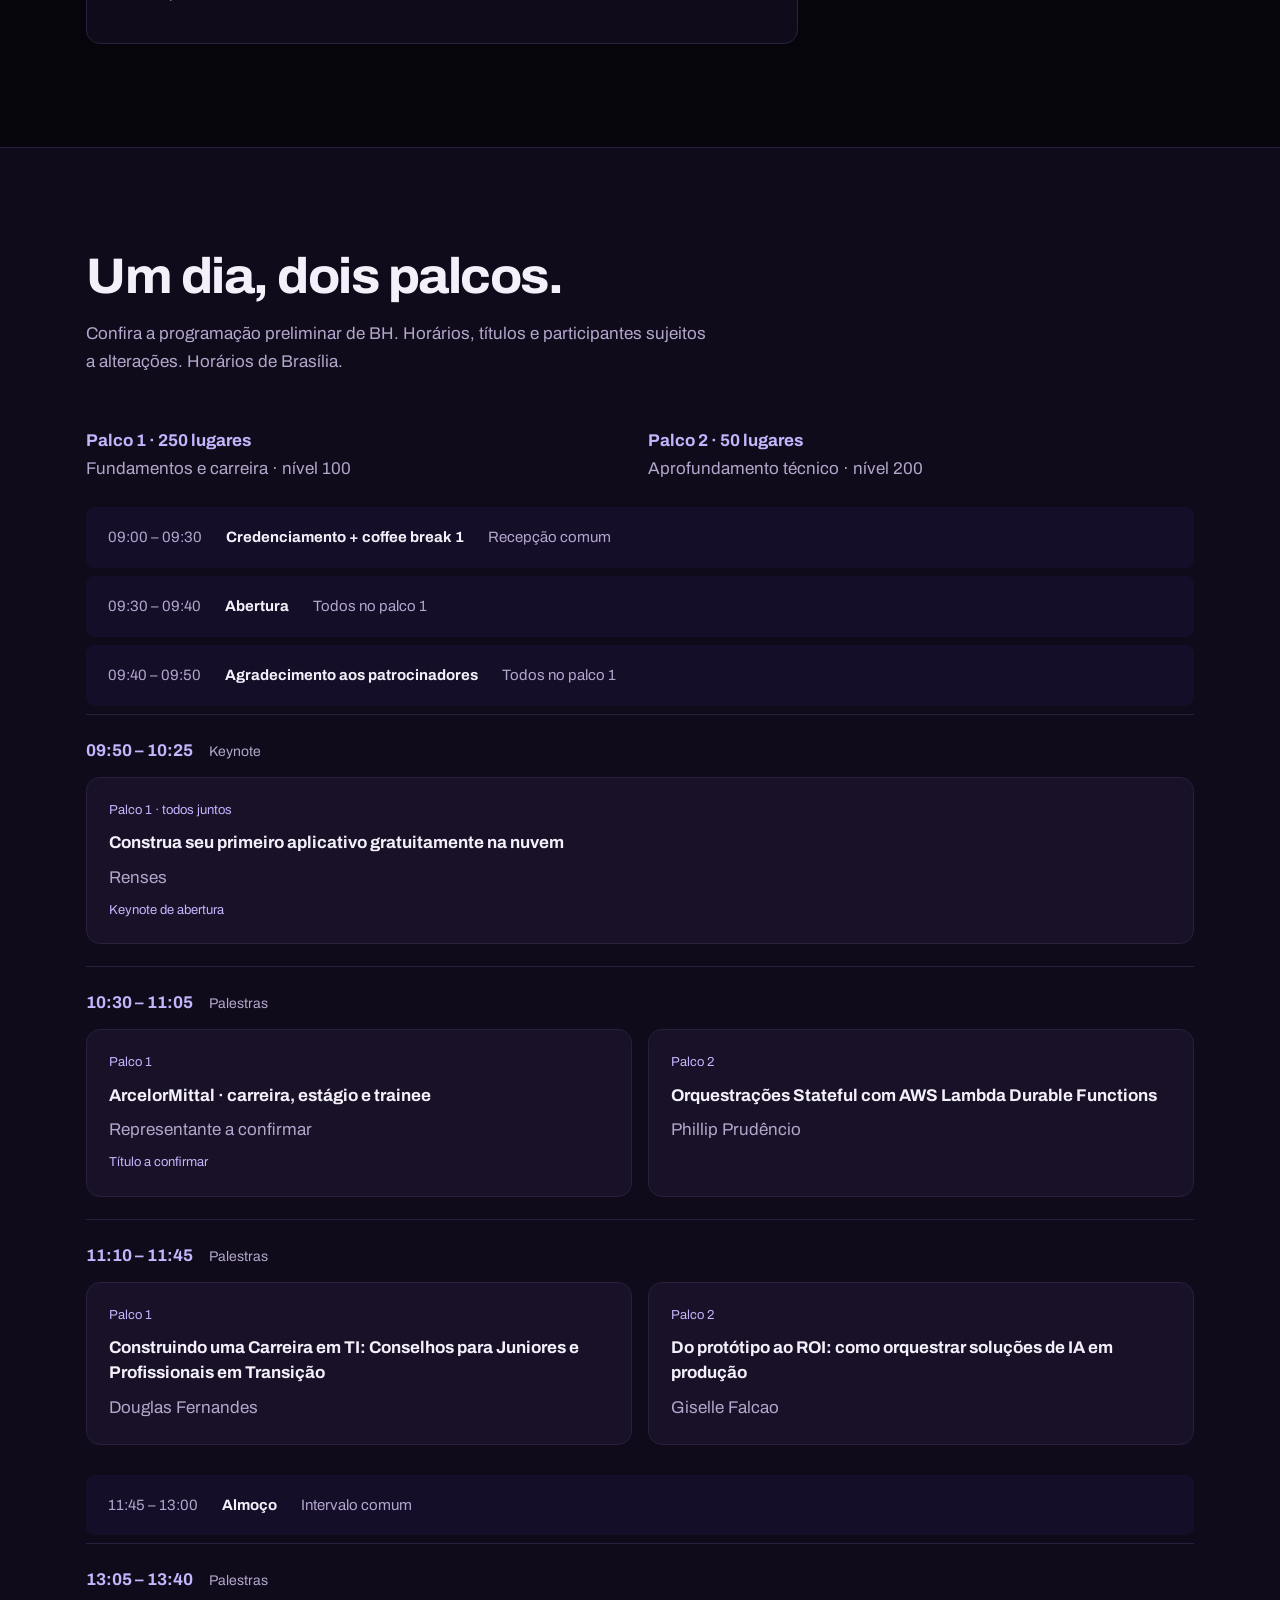
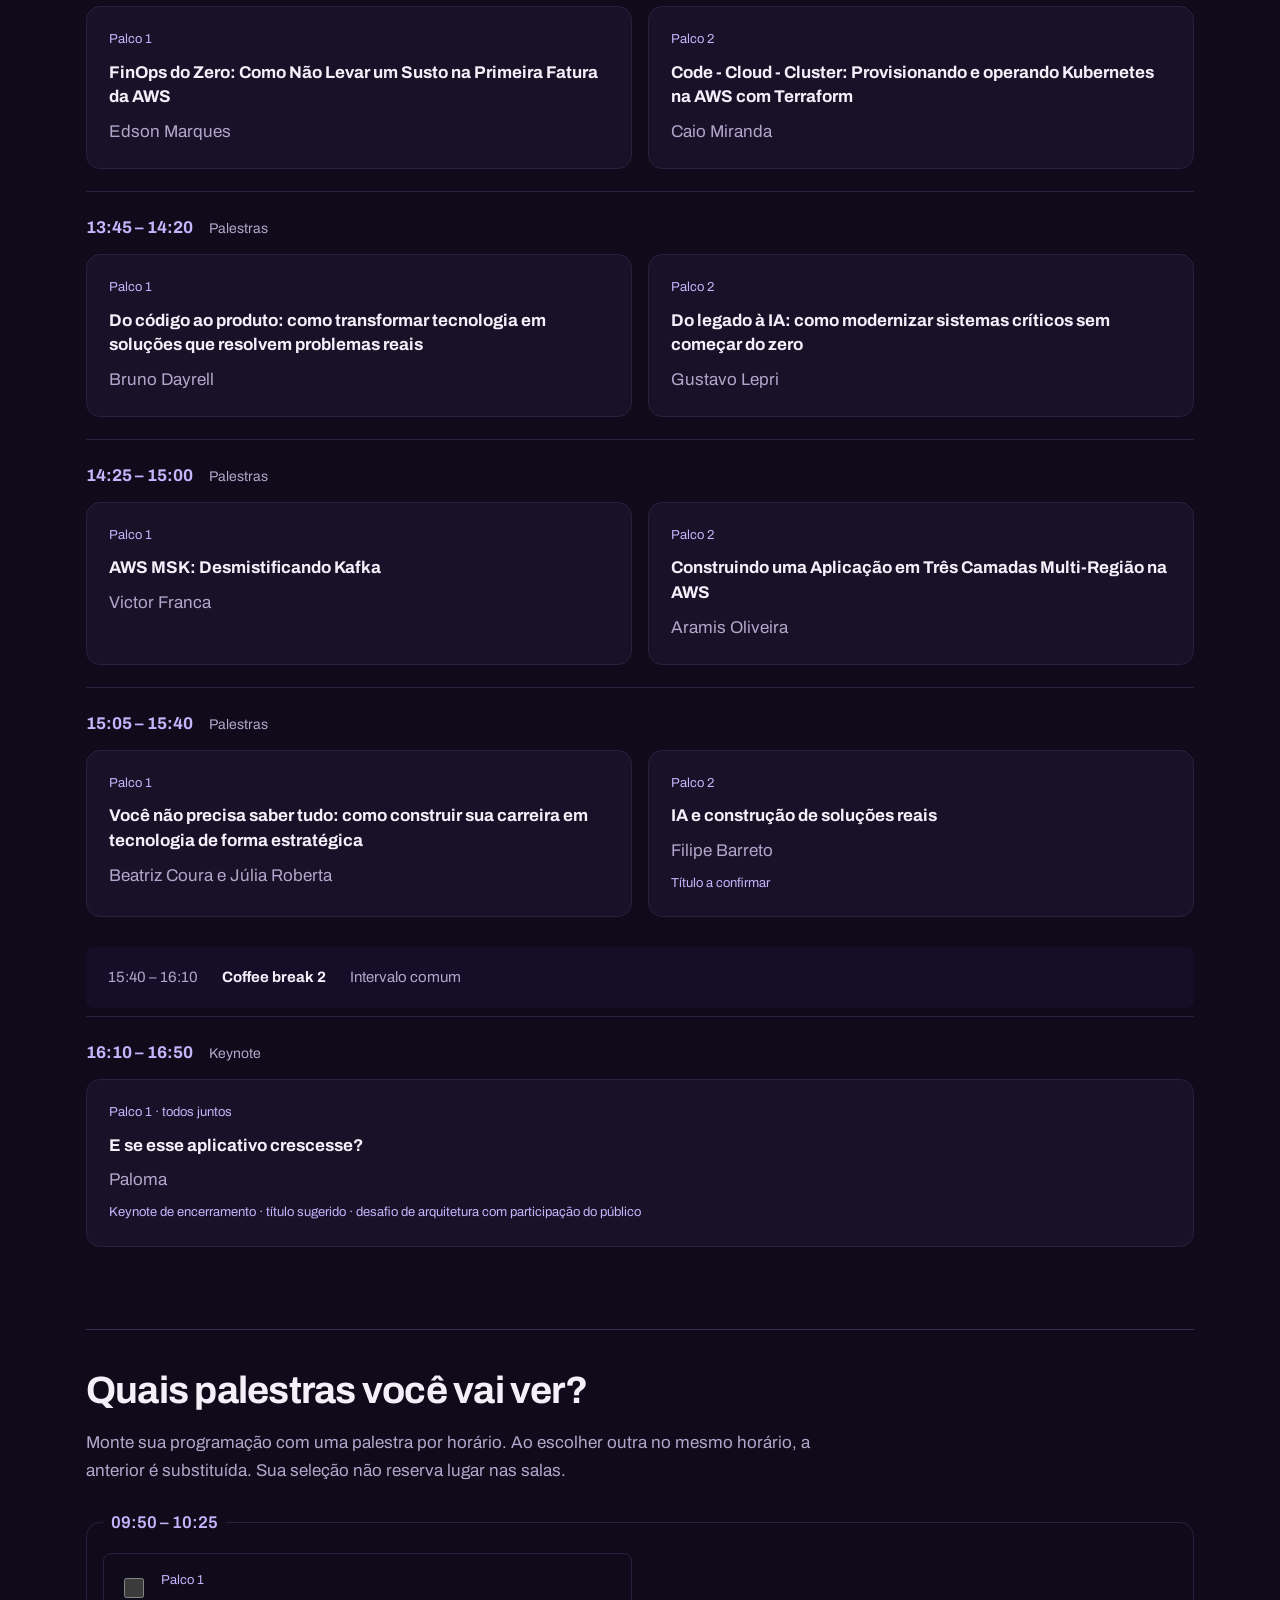
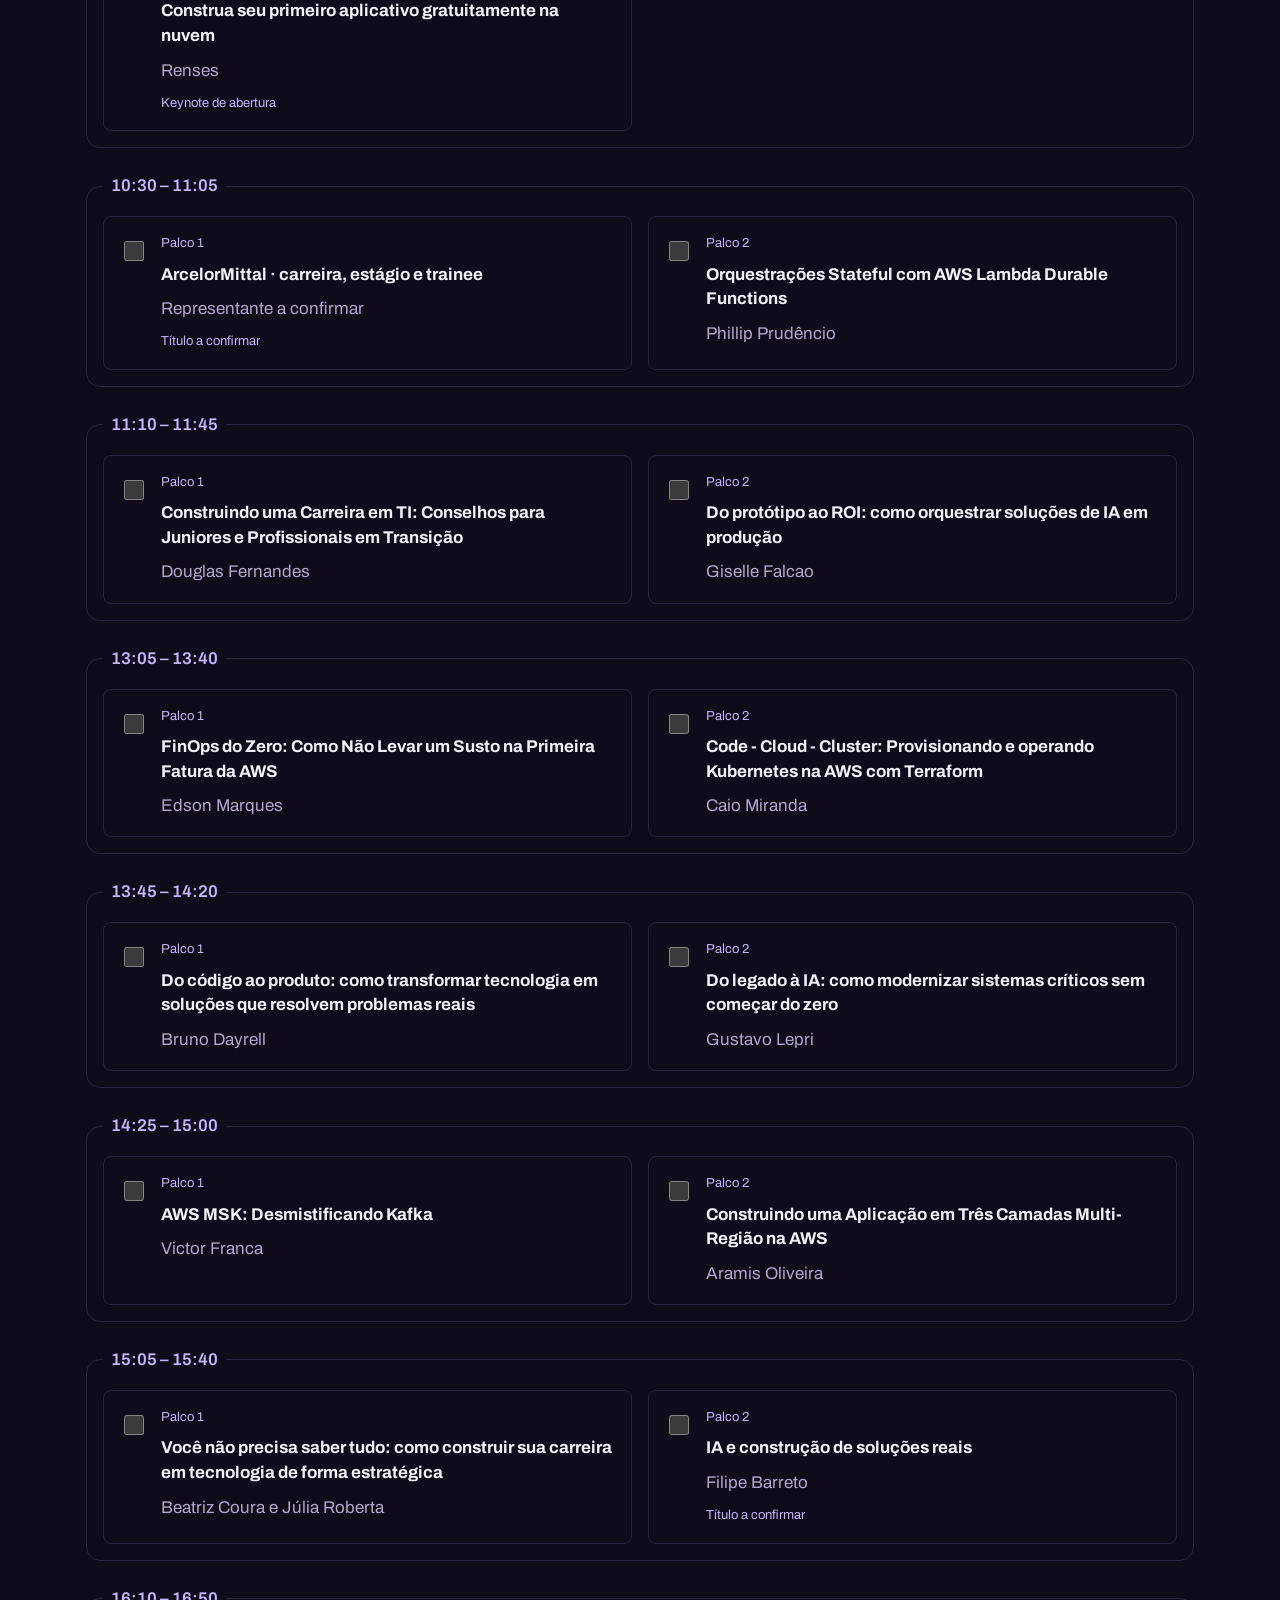
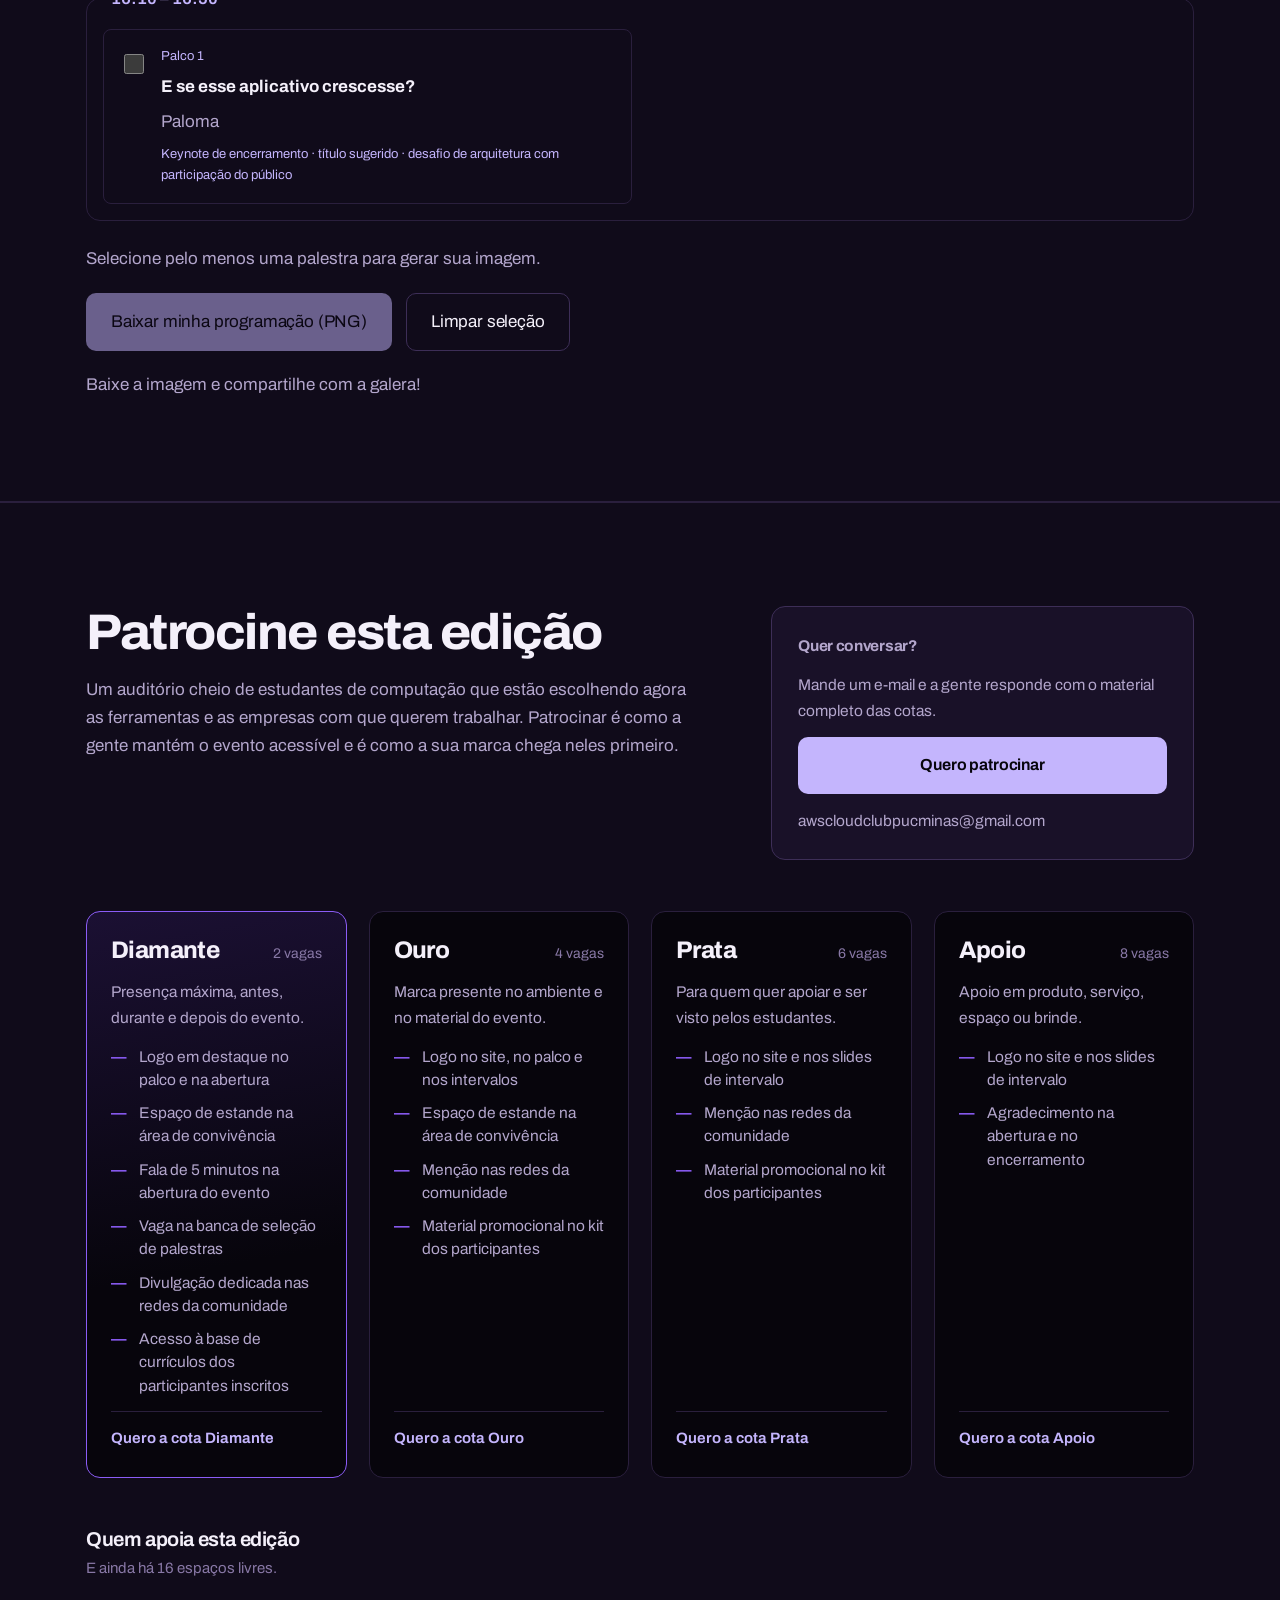
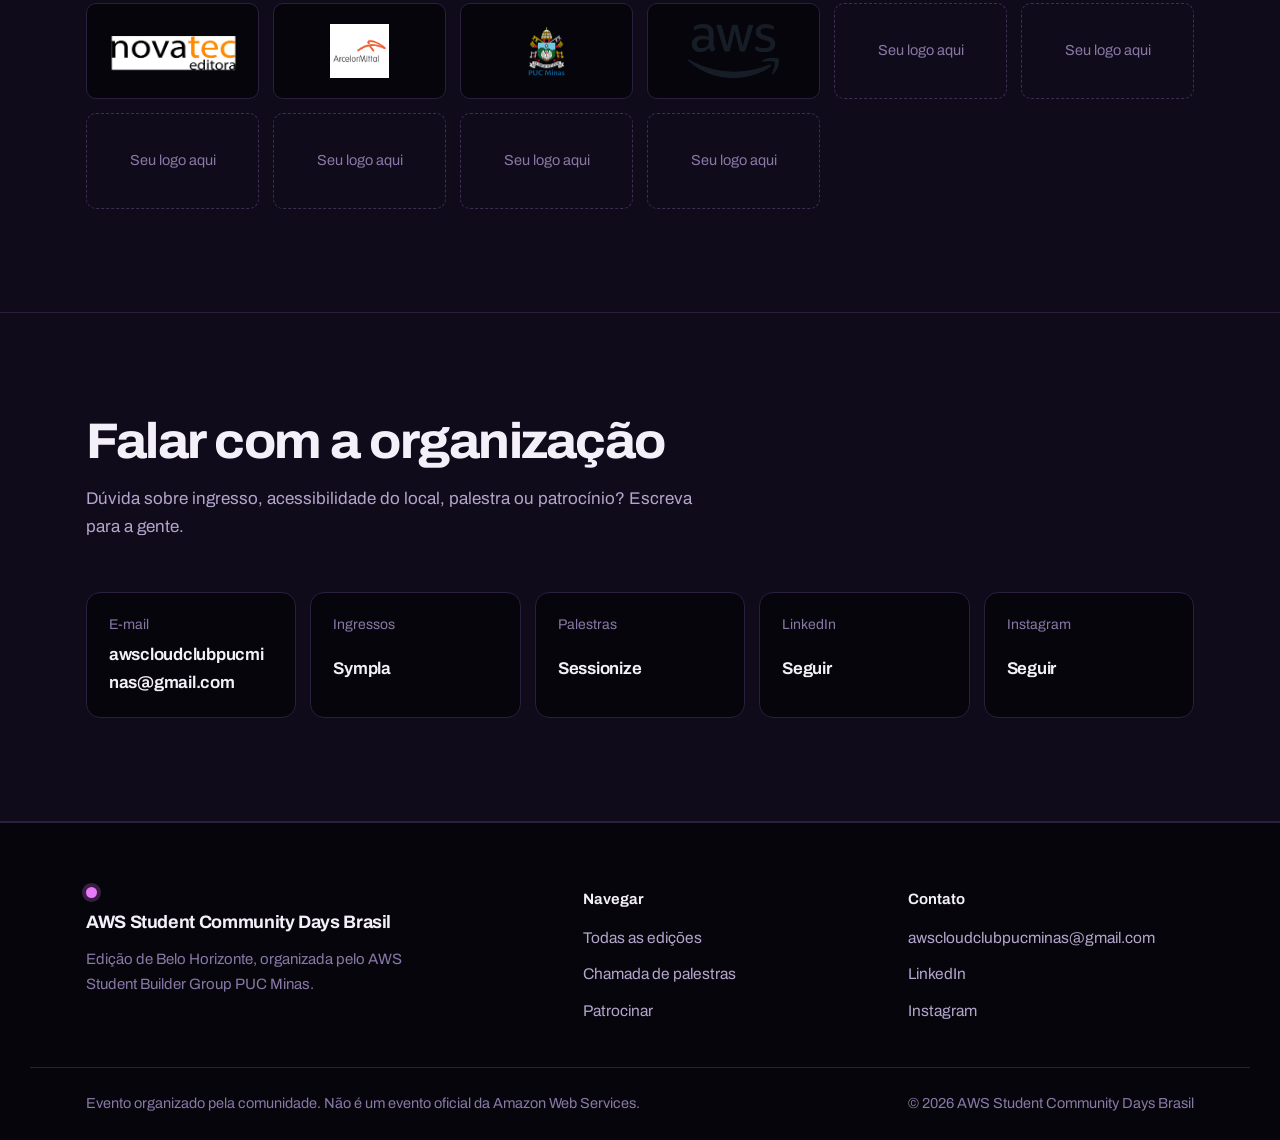
==== commit 12f7d95f: "agenda" ====
--- a/belo-horizonte/index.html
+++ b/belo-horizonte/index.html
@@ -88,6 +88,7 @@
     </a>
     <nav class="menu" aria-label="Seções desta edição">
       <a href="#edicao">A edição</a>
+      <a href="#programacao">Programação</a>
       <a href="#palestrar">Palestrar</a>
       <a href="#patrocinio">Patrocinar</a>
       <a href="#contato">Contato</a>
@@ -138,6 +139,30 @@
   </section>
 
   <!-- ── Chamada de palestras ──────────────────────────────────── -->
+  <section class="secao secao-alt" id="programacao" aria-labelledby="programacao-titulo">
+    <div class="faixa">
+      <div class="secao-topo">
+        <h2 class="secao-titulo" id="programacao-titulo">Um dia, dois palcos.</h2>
+        <p class="secao-intro">Confira a programação preliminar de BH. Horários, títulos e participantes sujeitos a alterações. Horários de Brasília.</p>
+      </div>
+      <div class="agenda-palcos"><p><strong>Palco 1 · 250 lugares</strong><br>Fundamentos e carreira · nível 100</p><p><strong>Palco 2 · 50 lugares</strong><br>Aprofundamento técnico · nível 200</p></div>
+      <div id="agenda-grade"></div>
+      <div class="agenda-personalizar" aria-labelledby="minha-agenda-titulo">
+        <h3 id="minha-agenda-titulo">Quais palestras você vai ver?</h3>
+        <p>Monte sua programação com uma palestra por horário. Ao escolher outra no mesmo horário, a anterior é substituída. Sua seleção não reserva lugar nas salas.</p>
+        <div id="agenda-escolhas"></div>
+        <p id="agenda-status" role="status" aria-live="polite"></p>
+        <div class="agenda-acoes">
+          <button type="button" class="botao botao-primario" id="agenda-baixar" disabled>Baixar minha programação (PNG)</button>
+          <button type="button" class="botao botao-secundario" id="agenda-limpar">Limpar seleção</button>
+        </div>
+        <p>Baixe a imagem e compartilhe com a galera!</p>
+        <canvas id="agenda-imagem" role="img" aria-label="Prévia da sua programação selecionada" hidden></canvas>
+      </div>
+      <noscript><p>Ative o JavaScript para consultar a grade e montar sua programação.</p></noscript>
+    </div>
+  </section>
+
   <section class="secao secao-alt" id="palestrar" aria-labelledby="palestrar-titulo">
     <div class="faixa">
       <div class="secao-topo">
@@ -229,5 +254,6 @@
 <script src="../brasil-mapa.js" defer></script>
 <script src="../comum.js" defer></script>
 <script src="../edicao.js" defer></script>
+<script src="../programacao.js" defer></script>
 </body>
 </html>
--- a/styles.css
+++ b/styles.css
@@ -552,6 +552,41 @@
 }
 .logo-patrocinador img { max-height: 54px; width: auto; object-fit: contain; }
 
+/* Programação e seleção pessoal de palestras */
+.agenda-palcos, .agenda-sessoes { display: grid; grid-template-columns: repeat(2, minmax(0, 1fr)); gap: 16px; }
+.agenda-palcos { margin-bottom: 24px; color: var(--texto-suave); }
+.agenda-palcos strong { color: var(--roxo-claro); }
+.agenda-bloco { padding-block: 22px; border-top: 1px solid var(--borda); }
+.agenda-horario { font-weight: 700; margin-bottom: 12px; color: var(--roxo-claro); }
+.agenda-horario span { margin-left: 16px; color: var(--texto-suave); font-weight: 400; font-size: 14px; }
+.agenda-sessao { min-width: 0; padding: 22px; background: var(--superficie-alta); border: 1px solid var(--borda); border-radius: var(--curva); }
+.agenda-sessao:only-child { grid-column: 1 / -1; }
+.agenda-palco { font-size: 13px; color: var(--roxo-claro); margin-bottom: 10px; }
+.agenda-sessao strong, .agenda-opcao strong { display: block; line-height: 1.45; }
+.agenda-sessao > span, .agenda-opcao span > span { display: block; margin-top: 8px; color: var(--texto-suave); }
+.agenda-sessao small, .agenda-opcao small { display: block; color: var(--roxo-claro); font-size: 13px; margin-top: 8px; }
+.agenda-intervalo { display: flex; flex-wrap: wrap; gap: 8px 24px; padding: 18px 22px; border-radius: 8px; background: var(--roxo-fundo); color: var(--texto-suave); margin-block: 8px; font-size: 15px; }
+.agenda-intervalo strong { color: var(--texto); }
+.agenda-personalizar { margin-top: 60px; padding-top: 40px; border-top: 1px solid var(--borda-forte); }
+.agenda-personalizar h3 { font-size: clamp(26px, 4vw, 38px); margin-bottom: 18px; }
+.agenda-personalizar > p { color: var(--texto-suave); max-width: 75ch; }
+.agenda-opcoes { min-width: 0; margin: 24px 0; padding: 16px; border: 1px solid var(--borda); border-radius: var(--curva); }
+.agenda-opcoes legend { color: var(--roxo-claro); padding-inline: 8px; font-weight: 600; }
+.agenda-opcao { display: flex; align-items: flex-start; gap: 14px; padding: 16px; border: 1px solid var(--borda); border-radius: 8px; cursor: pointer; }
+.agenda-opcao:has(input:checked) { background: var(--roxo-fundo); border-color: var(--roxo-claro); }
+.agenda-opcao input { flex: 0 0 auto; margin-top: 8px; width: 20px; height: 20px; accent-color: var(--roxo); }
+.agenda-opcao small:first-child { margin: 0 0 8px; }
+.agenda-acoes { display: flex; flex-wrap: wrap; gap: 14px; margin-block: 20px; }
+.agenda-acoes button { font: inherit; cursor: pointer; white-space: normal; }
+.agenda-acoes button:disabled { opacity: .5; cursor: not-allowed; }
+#agenda-imagem { display: block; max-width: 100%; width: 540px; height: auto; margin-top: 28px; border: 1px solid var(--borda-forte); border-radius: 12px; }
+#agenda-imagem[hidden] { display: none; }
+@media (max-width: 650px) {
+  .agenda-palcos, .agenda-sessoes { grid-template-columns: minmax(0, 1fr); }
+  .agenda-opcoes { padding: 10px; }
+  .agenda-opcao, .agenda-sessao { padding: 16px; }
+}
+
 /* ── Rodapé ─────────────────────────────────────────────────────────── */
 
 .rodape { border-top: 1px solid var(--borda); padding-top: clamp(40px, 5vw, 64px); }
@@ -842,3 +877,31 @@
   color: var(--fundo);
 }
 .ano-ativo:hover { background: #D6CBFF; color: var(--fundo); }
+
+/* ── Galeria de eventos anteriores ─────────────────────────────────── */
+.galeria-grade {
+  display: grid;
+  grid-template-columns: repeat(auto-fill, minmax(280px, 1fr));
+  gap: 14px;
+}
+.galeria-item {
+  margin: 0;
+  border-radius: var(--curva);
+  overflow: hidden;
+  background: var(--superficie);
+  border: 1px solid var(--borda);
+  aspect-ratio: 4 / 3;
+}
+.galeria-item img {
+  width: 100%;
+  height: 100%;
+  object-fit: cover;
+  object-position: center top;
+  display: block;
+  transition: transform .3s ease;
+}
+.galeria-item:hover img { transform: scale(1.04); }
+
+@media (max-width: 600px) {
+  .galeria-grade { grid-template-columns: 1fr 1fr; gap: 10px; }
+}
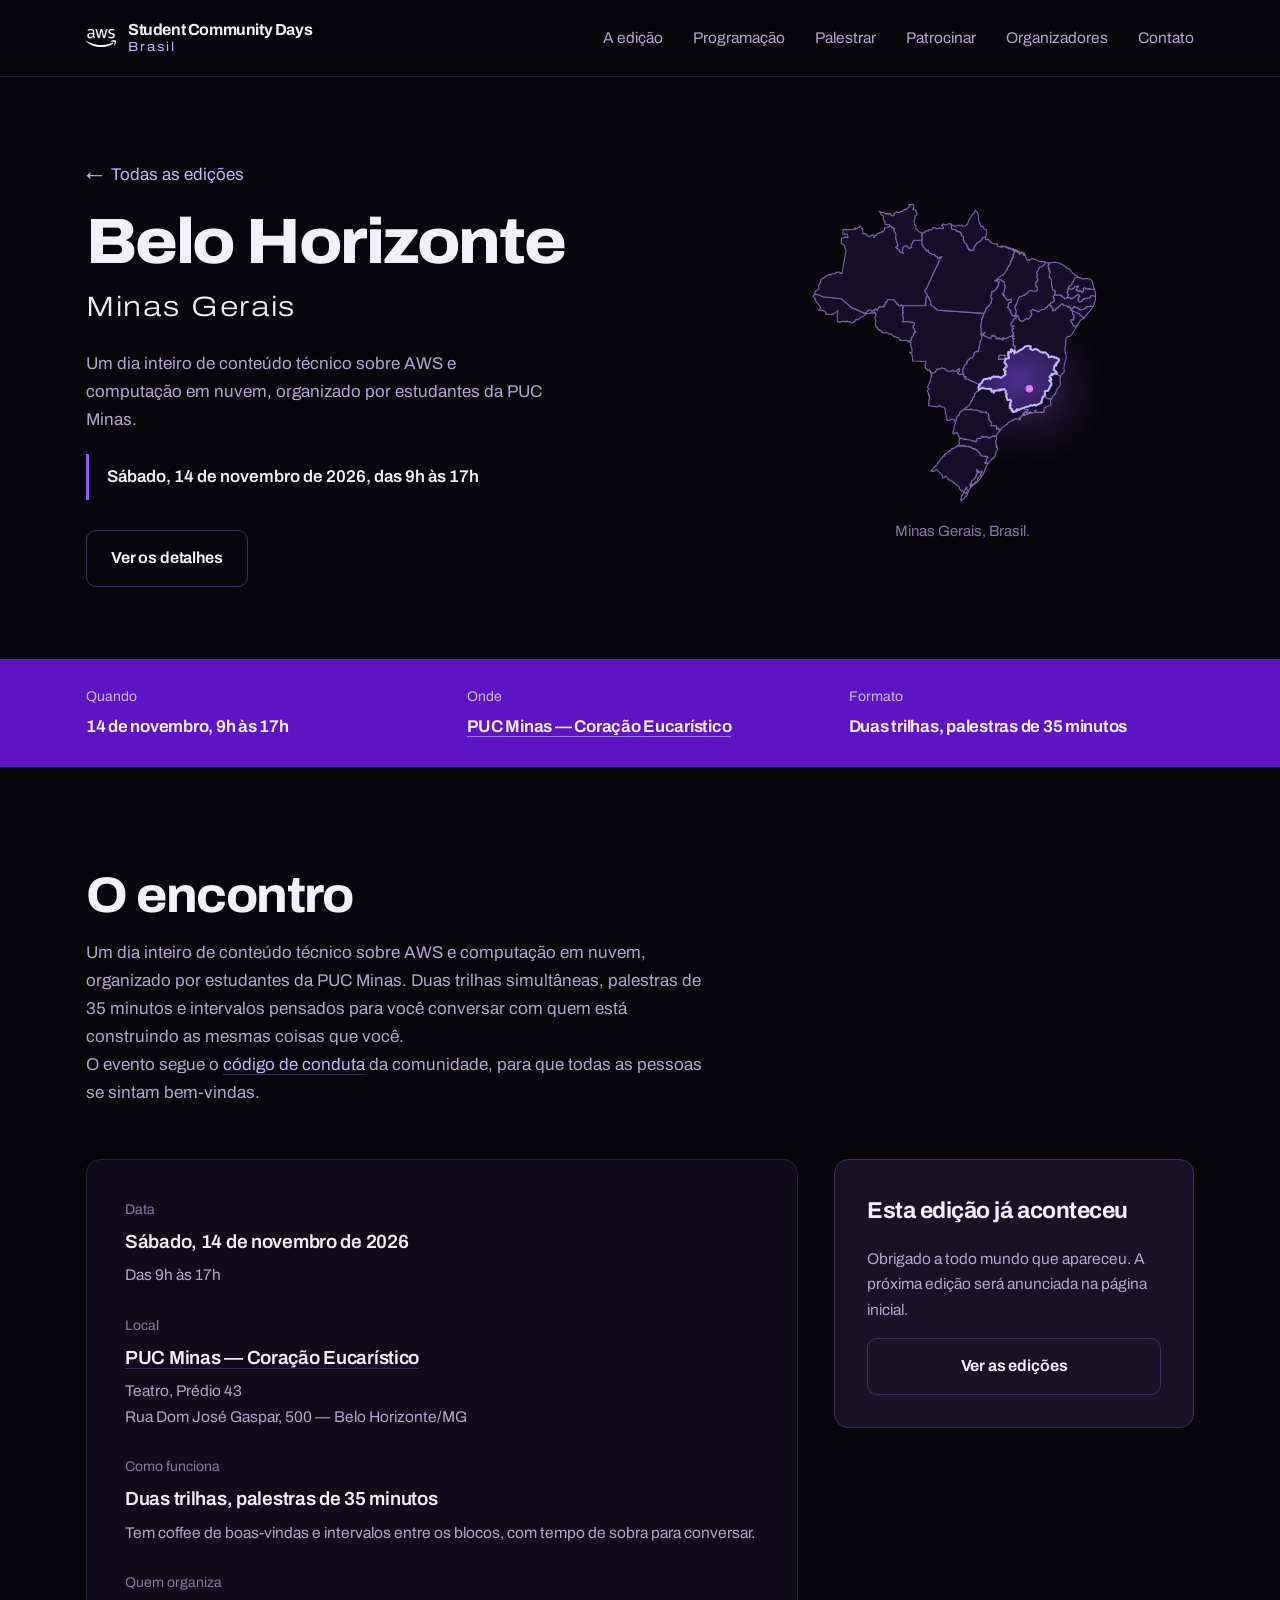
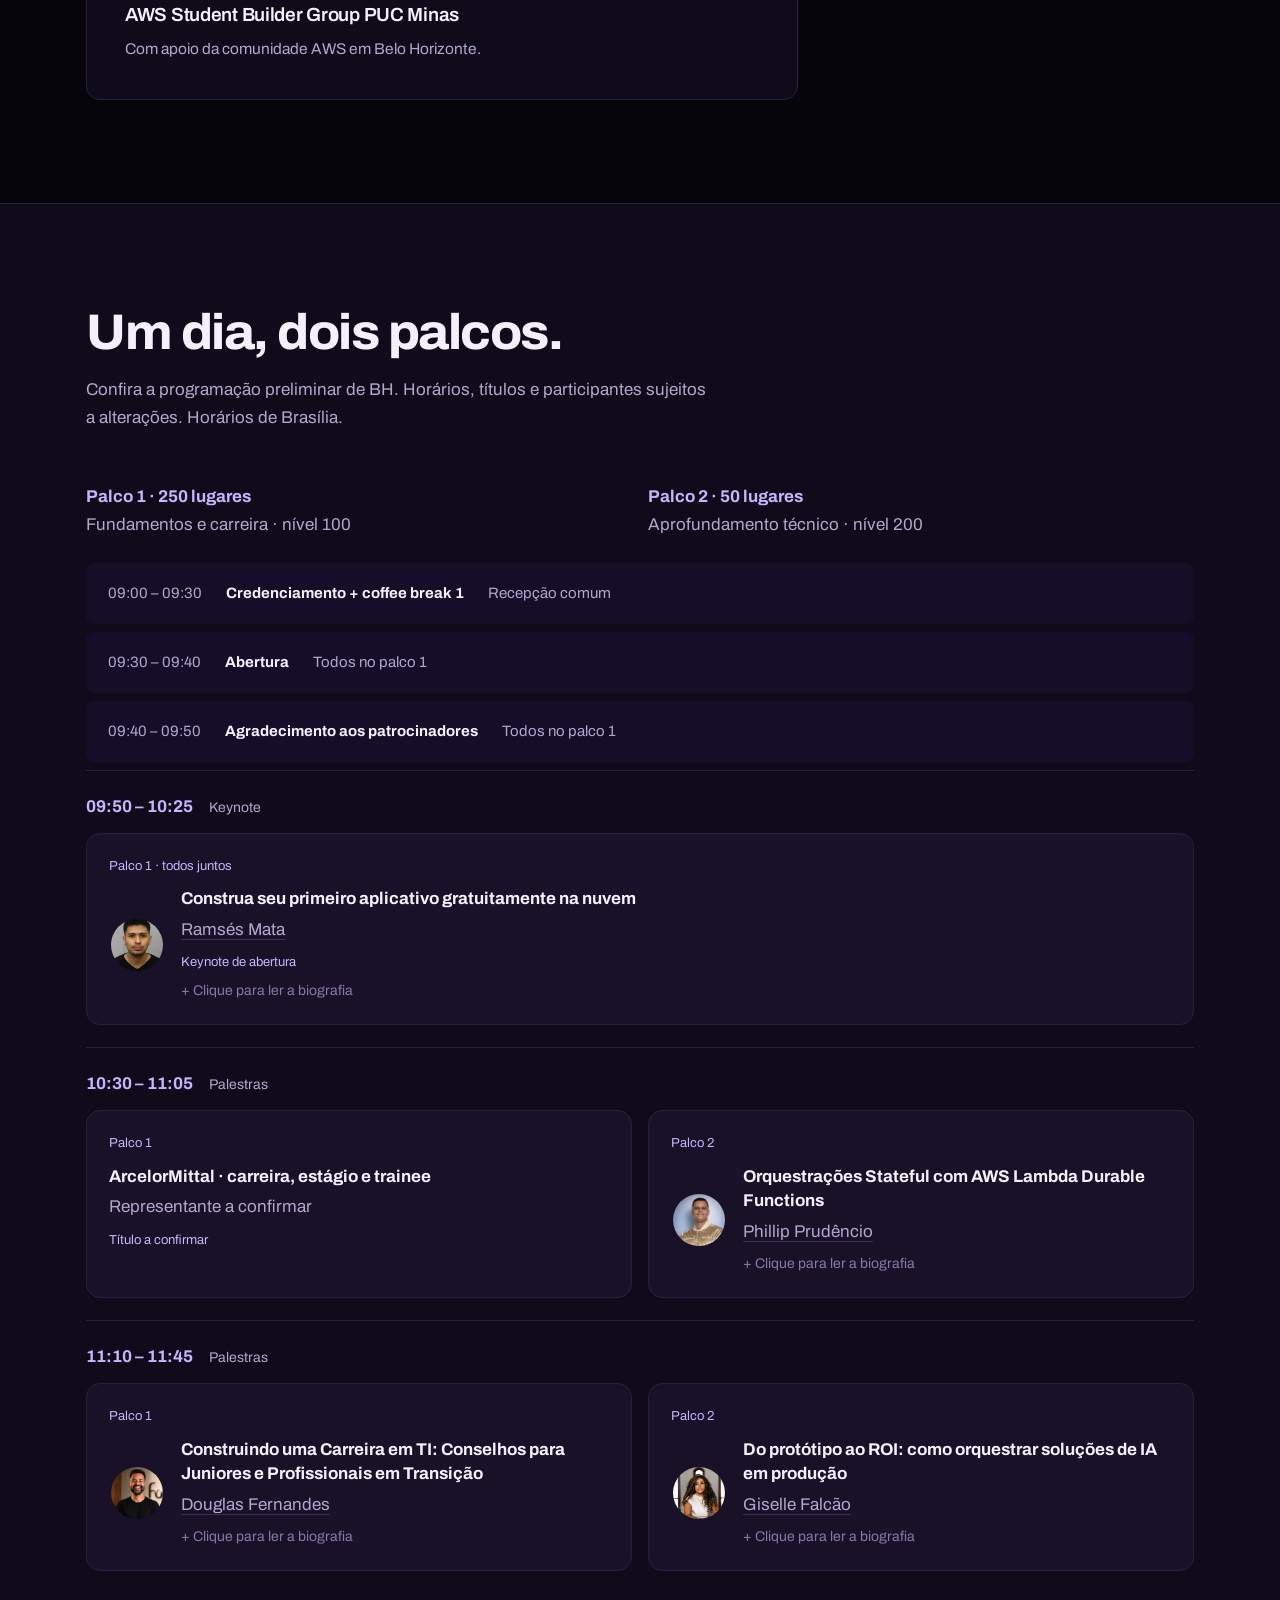
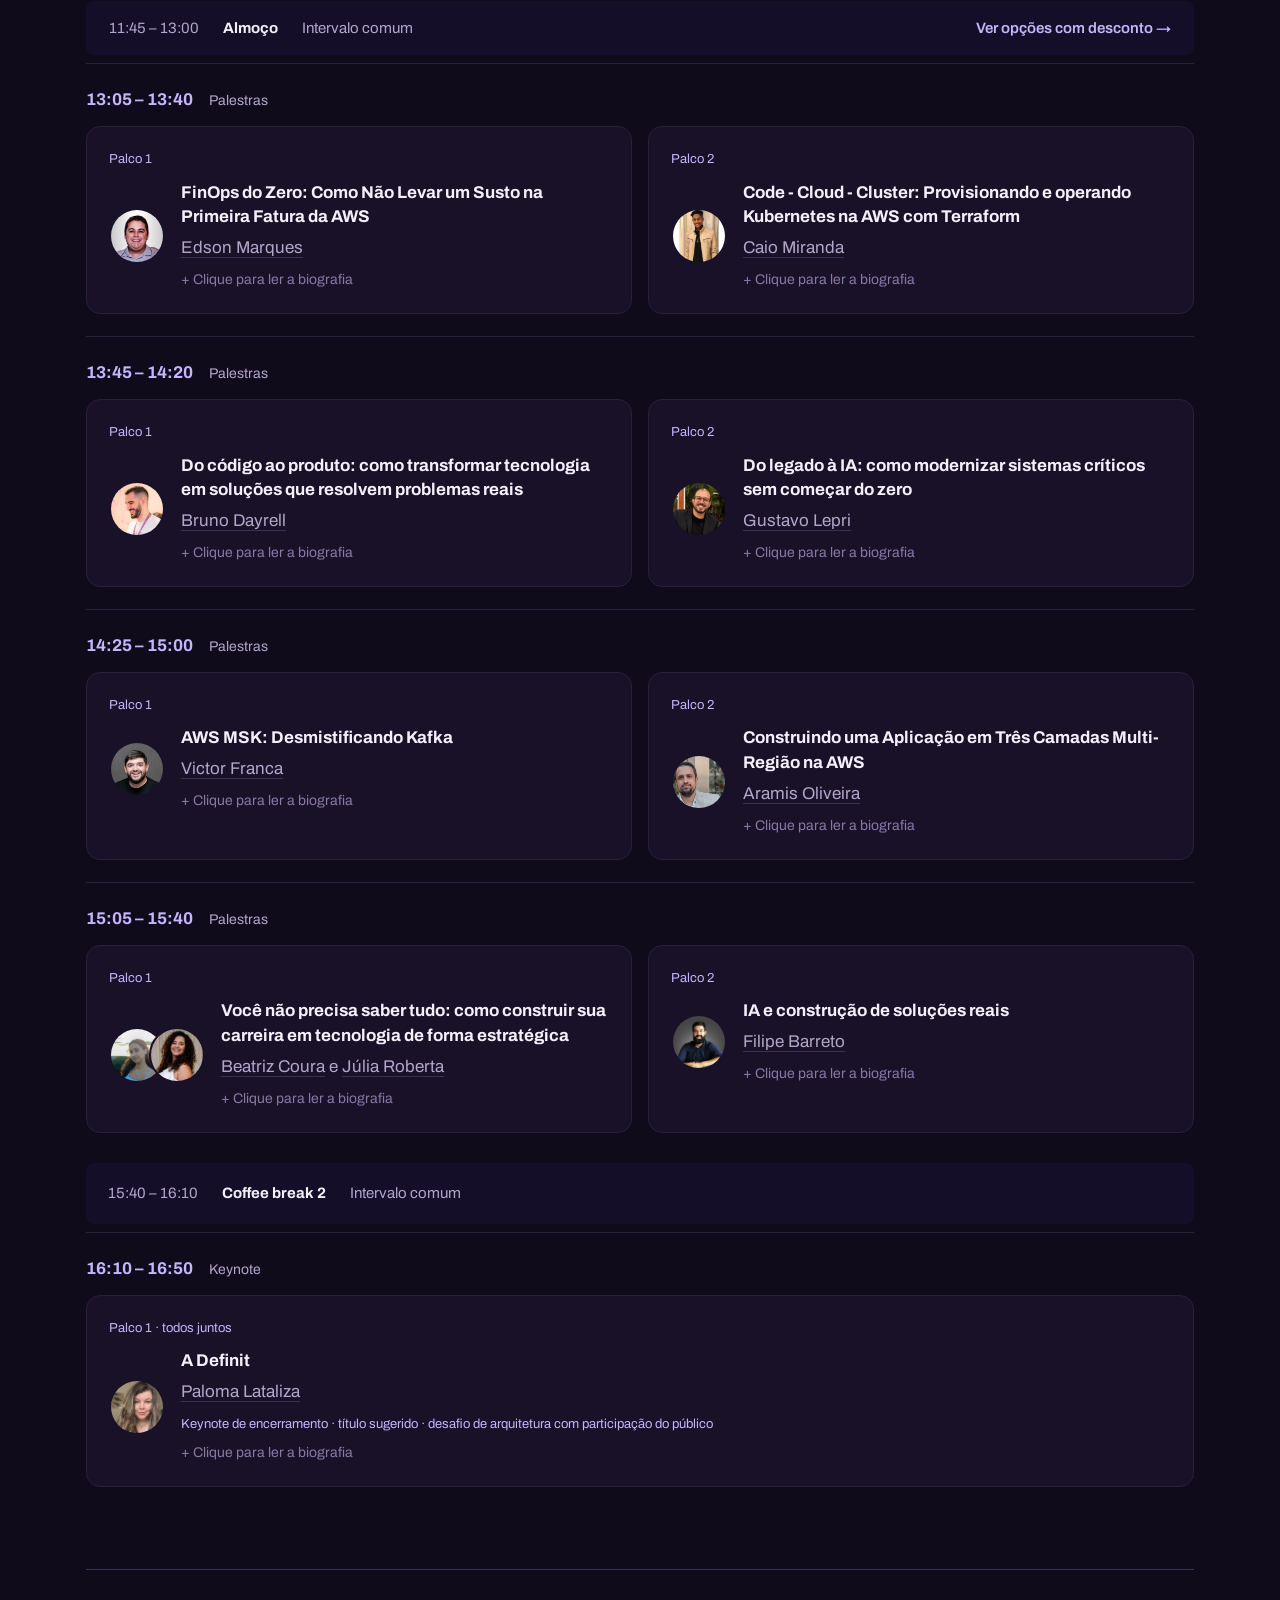
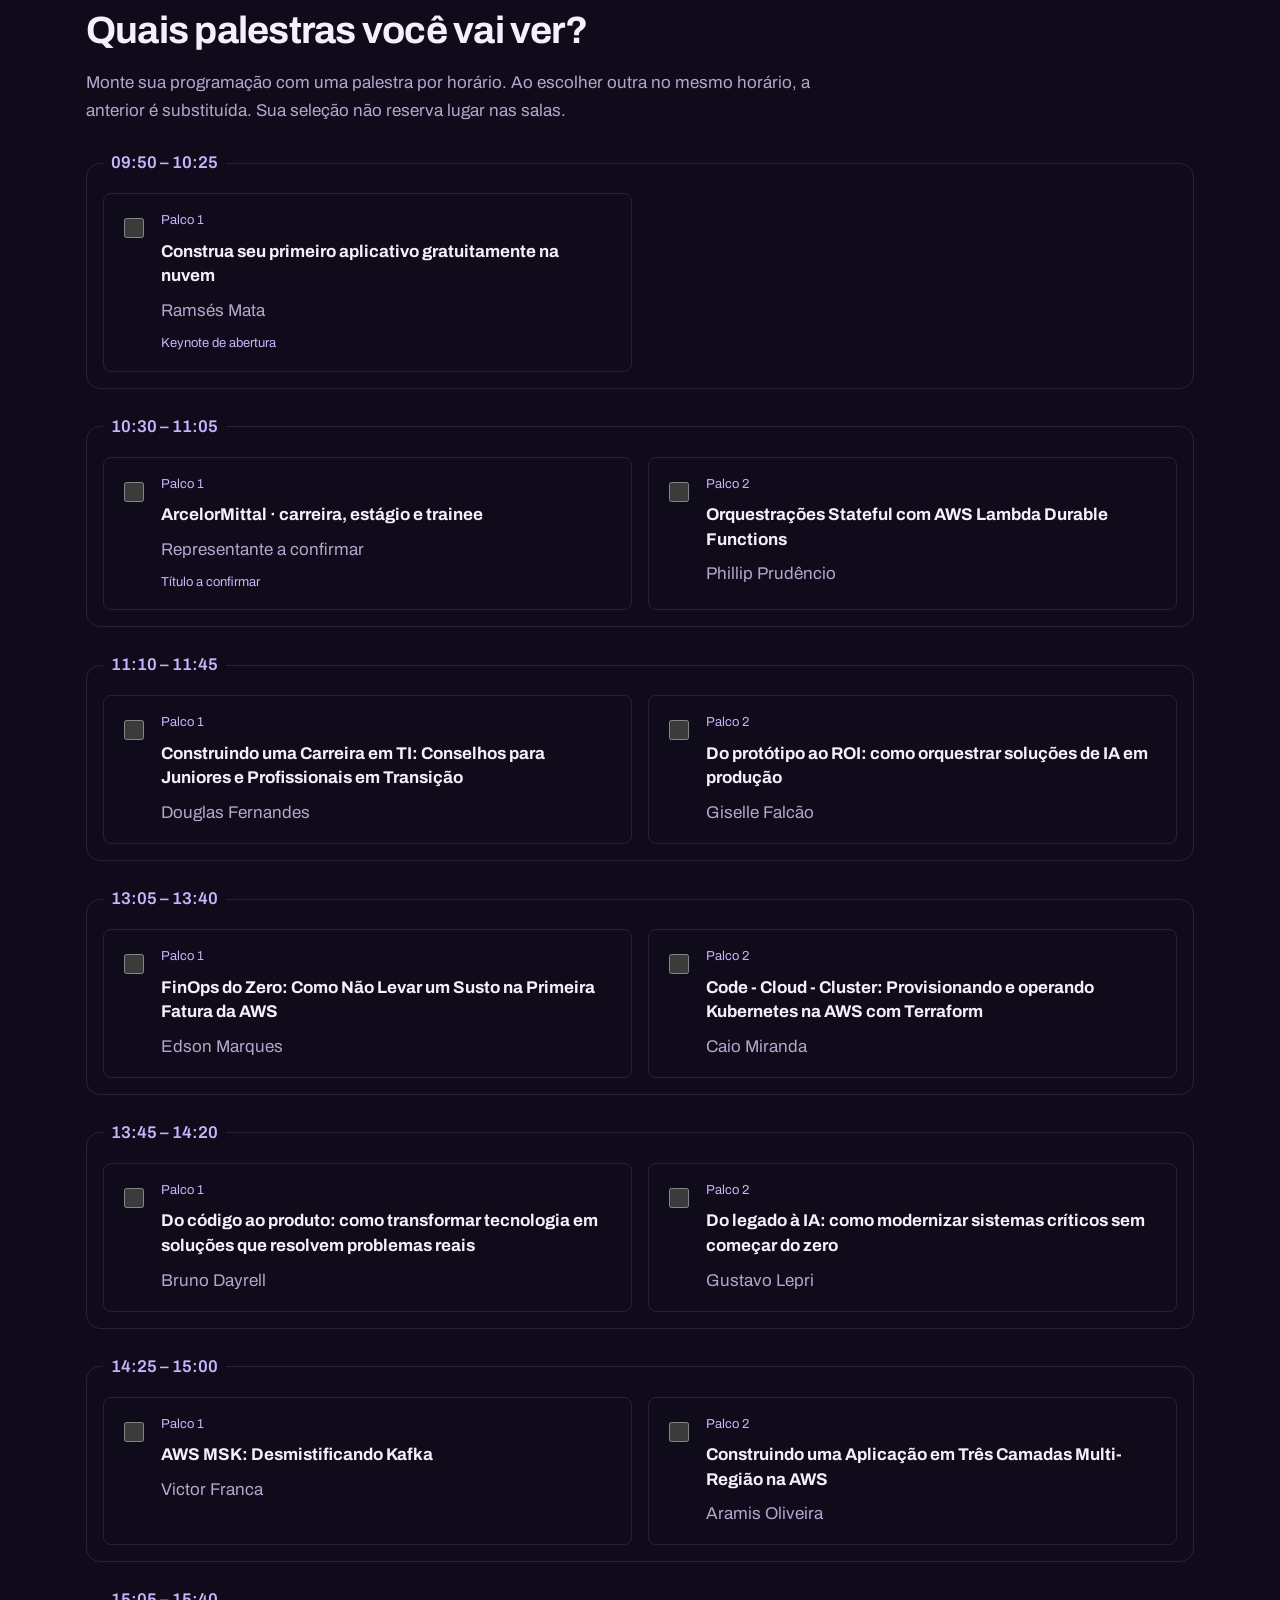
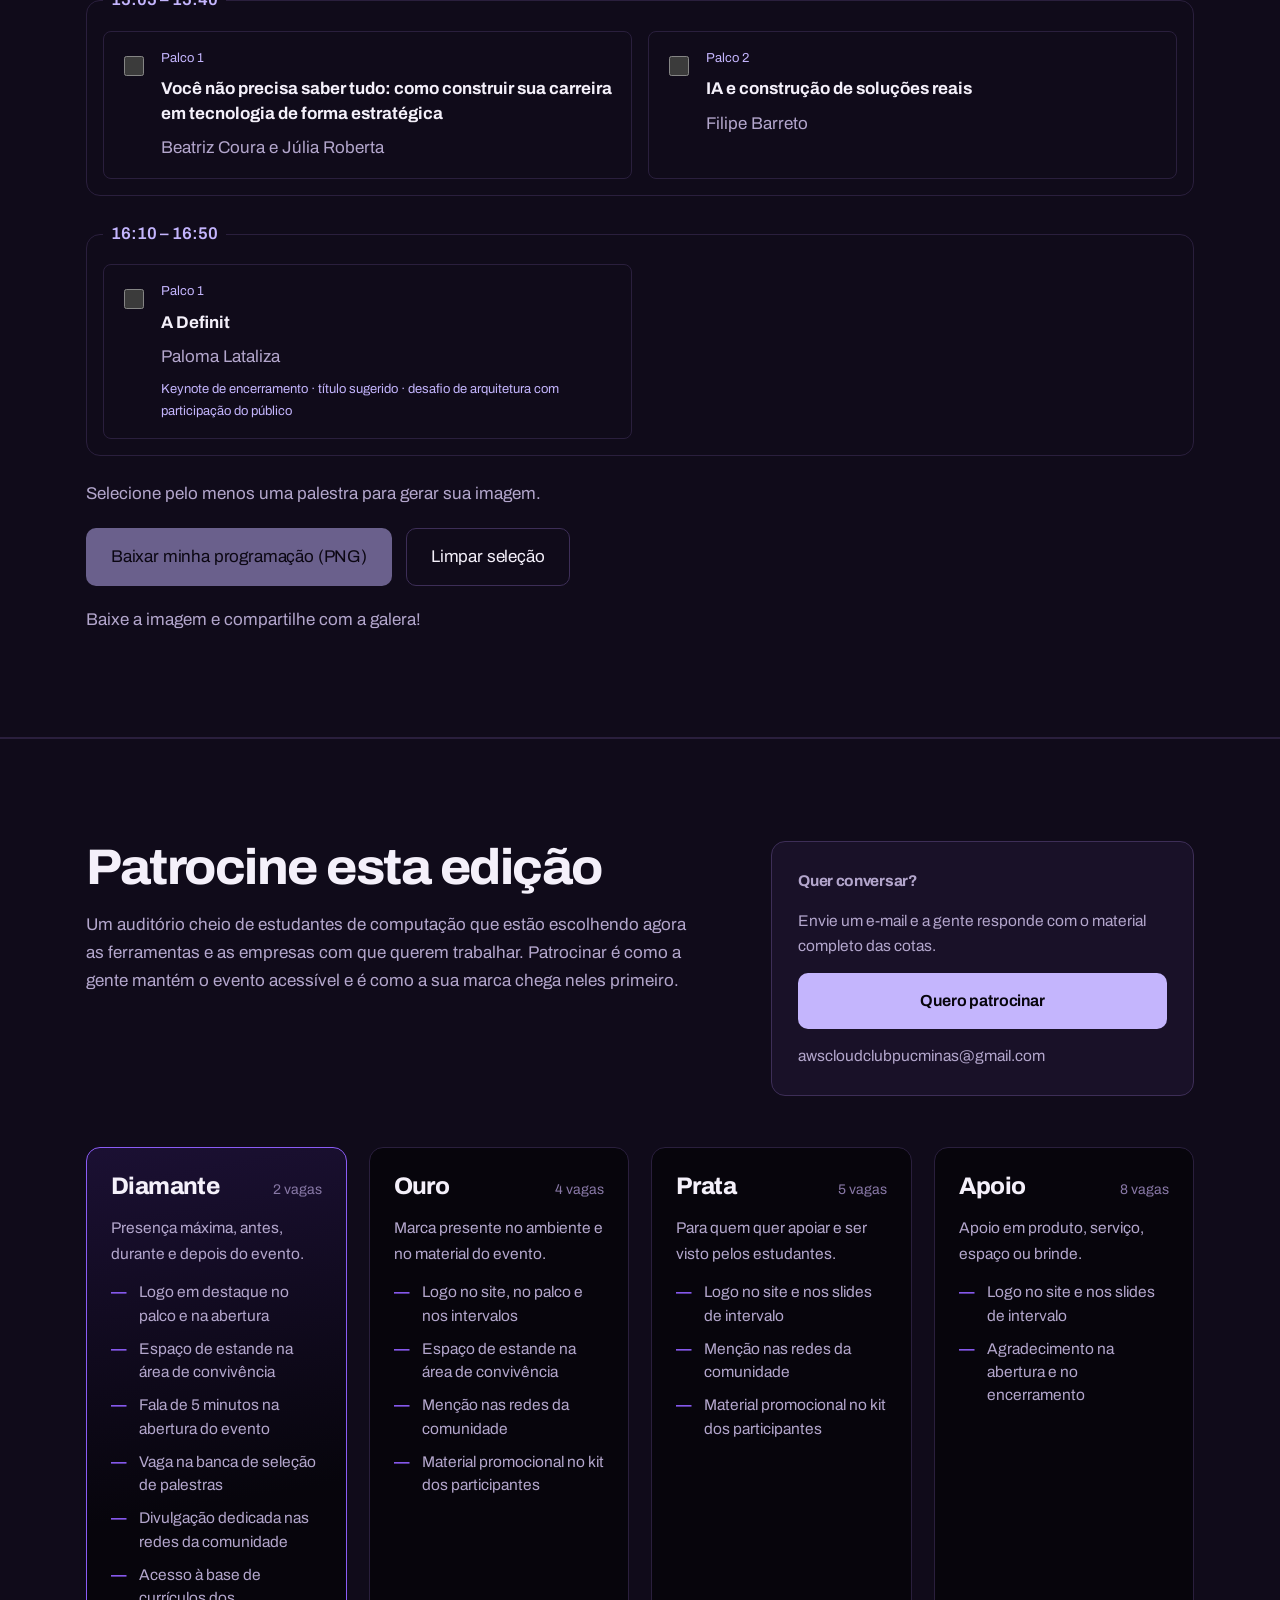
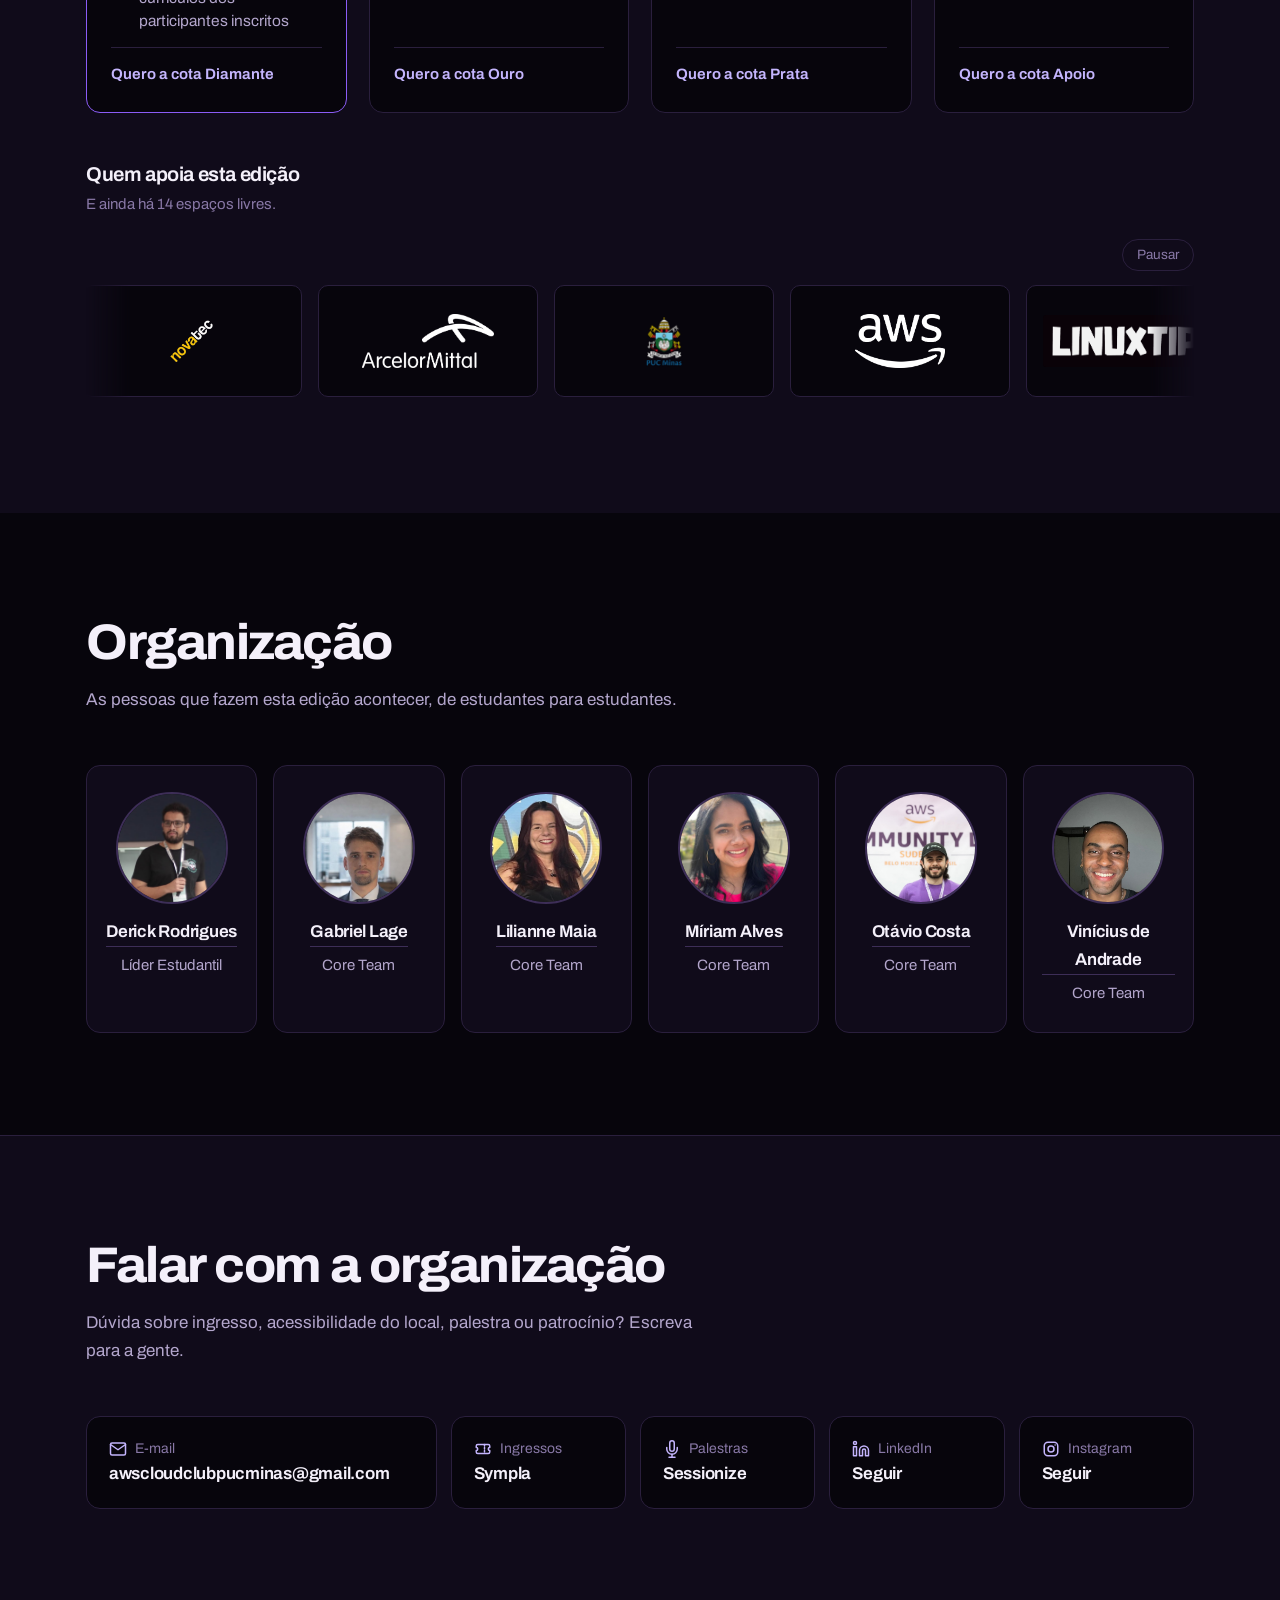
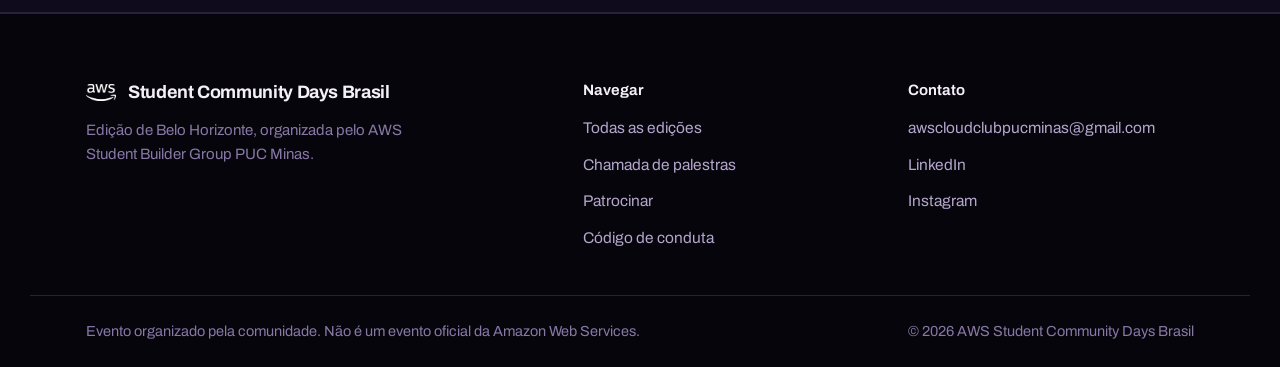
==== commit 95f4ee06: "Merge pull request #2 from miriamalves07/main alteracoes no site" ====
--- a/belo-horizonte/index.html
+++ b/belo-horizonte/index.html
@@ -1,7 +1,7 @@
 <!doctype html>
 <html lang="pt-BR">
-<head>
-<!--
+  <head>
+    <!--
   ============================================================================
   STUB DE EDIÇÃO — Belo Horizonte
   Ao copiar esta pasta para uma cidade nova, troque os pontos marcados
@@ -14,246 +14,434 @@
   e NÃO precisa ser tocado aqui.
   ============================================================================
 -->
-<meta charset="utf-8">
-<meta name="viewport" content="width=device-width, initial-scale=1">
-<meta name="theme-color" content="#07050C">
-<!-- TROCAR 1: metadados desta cidade -->
-<title>AWS Student Community Day Belo Horizonte — 14 de novembro de 2026</title>
-<meta name="description" content="Um dia de computação em nuvem na PUC Minas Coração Eucarístico, em Belo Horizonte, no sábado 14 de novembro de 2026, das 9h às 17h. Ingressos no Sympla e chamada de palestras aberta até 10 de outubro.">
-<link rel="canonical" href="https://awsstudentcommunitydays.com.br/belo-horizonte/">
-
-<meta property="og:type" content="event">
-<meta property="og:locale" content="pt_BR">
-<meta property="og:site_name" content="AWS Student Community Days Brasil">
-<meta property="og:url" content="https://awsstudentcommunitydays.com.br/belo-horizonte/">
-<meta property="og:title" content="AWS Student Community Day Belo Horizonte 2026">
-<meta property="og:description" content="14 de novembro de 2026, PUC Minas Coração Eucarístico. Duas trilhas, palestras de 35 minutos, feito por estudantes para estudantes.">
-<meta name="twitter:card" content="summary_large_image">
-
-<link rel="icon" href="data:image/svg+xml,%3Csvg xmlns='http://www.w3.org/2000/svg' viewBox='0 0 32 32'%3E%3Crect width='32' height='32' rx='8' fill='%2307050C'/%3E%3Ccircle cx='16' cy='16' r='7' fill='none' stroke='%23C4B5FD' stroke-width='2.5'/%3E%3Ccircle cx='16' cy='16' r='2.5' fill='%23E879F9'/%3E%3C/svg%3E">
-
-<link rel="preconnect" href="https://fonts.googleapis.com">
-<link rel="preconnect" href="https://fonts.gstatic.com" crossorigin>
-<link rel="stylesheet" href="https://fonts.googleapis.com/css2?family=Archivo:wdth,wght@75..125,300..900&display=swap">
-<link rel="stylesheet" href="../styles.css">
-
-<!-- TROCAR 2: dados estruturados. O Google lê isto literalmente, então data,
+    <meta charset="utf-8" />
+    <meta name="viewport" content="width=device-width, initial-scale=1" />
+    <meta name="theme-color" content="#07050C" />
+    <!-- TROCAR 1: metadados desta cidade -->
+    <title>
+      AWS Student Community Day Belo Horizonte — 14 de novembro de 2026
+    </title>
+    <meta
+      name="description"
+      content="Um dia de computação em nuvem na PUC Minas Coração Eucarístico, em Belo Horizonte, no sábado 14 de novembro de 2026, das 9h às 17h. Ingressos no Sympla e chamada de palestras aberta até 10 de outubro."
+    />
+    <link
+      rel="canonical"
+      href="https://awsstudentcommunitydays.com.br/belo-horizonte/"
+    />
+
+    <meta property="og:type" content="event" />
+    <meta property="og:locale" content="pt_BR" />
+    <meta property="og:site_name" content="AWS Student Community Days Brasil" />
+    <meta
+      property="og:url"
+      content="https://awsstudentcommunitydays.com.br/belo-horizonte/"
+    />
+    <meta
+      property="og:title"
+      content="AWS Student Community Day Belo Horizonte 2026"
+    />
+    <meta
+      property="og:description"
+      content="14 de novembro de 2026, PUC Minas Coração Eucarístico. Duas trilhas, palestras de 35 minutos, feito por estudantes para estudantes."
+    />
+    <meta name="twitter:card" content="summary_large_image" />
+
+    <link
+      rel="icon"
+      type="image/png"
+      href="../assets/belo-horizonte/brasao - awssbgbh.png"
+    />
+
+    <link rel="preconnect" href="https://fonts.googleapis.com" />
+    <link rel="preconnect" href="https://fonts.gstatic.com" crossorigin />
+    <link
+      rel="stylesheet"
+      href="https://fonts.googleapis.com/css2?family=Archivo:wdth,wght@75..125,300..900&display=swap"
+    />
+    <link rel="stylesheet" href="../styles.css" />
+
+    <!-- TROCAR 2: dados estruturados. O Google lê isto literalmente, então data,
      local e organizador errados viram informação errada na busca.
      O e-mail foi deixado FORA de propósito: ele vive em dados.js, e duplicá-lo
      aqui faria uma pasta copiada apontar contato para a cidade errada. -->
-<script type="application/ld+json">
-{
-  "@context": "https://schema.org",
-  "@type": "Event",
-  "name": "AWS Student Community Day Belo Horizonte",
-  "startDate": "2026-11-14T09:00:00-03:00",
-  "endDate": "2026-11-14T17:00:00-03:00",
-  "eventStatus": "https://schema.org/EventScheduled",
-  "eventAttendanceMode": "https://schema.org/OfflineEventAttendanceMode",
-  "location": {
-    "@type": "Place",
-    "name": "PUC Minas — Coração Eucarístico, Teatro, Prédio 43",
-    "address": {
-      "@type": "PostalAddress",
-      "streetAddress": "Rua Dom José Gaspar, 500",
-      "addressLocality": "Belo Horizonte",
-      "addressRegion": "MG",
-      "addressCountry": "BR"
-    }
-  },
-  "organizer": {
-    "@type": "Organization",
-    "name": "AWS Student Builder Group PUC Minas"
-  },
-  "url": "https://awsstudentcommunitydays.com.br/belo-horizonte/",
-  "offers": {
-    "@type": "Offer",
-    "url": "https://www.sympla.com.br/evento/aws-student-community-day-belo-horizonte/3554710",
-    "availability": "https://schema.org/InStock"
-  }
-}
-</script>
-</head>
-<body>
-<a class="pular" href="#conteudo">Pular para o conteúdo</a>
-
-<header class="cabecalho">
-  <div class="faixa cabecalho-linha">
-    <a class="marca" href="../" aria-label="AWS Student Community Days Brasil — início">
-      <span class="marca-ponto" aria-hidden="true"></span>
-      <span class="marca-texto">
-        AWS Student Community Days
-        <span class="marca-pais">Brasil</span>
-      </span>
-    </a>
-    <nav class="menu" aria-label="Seções desta edição">
-      <a href="#edicao">A edição</a>
-      <a href="#programacao">Programação</a>
-      <a href="#palestrar">Palestrar</a>
-      <a href="#patrocinio">Patrocinar</a>
-      <a href="#contato">Contato</a>
-      <a class="botao botao-primario botao-mini" id="cta-cabecalho" href="#edicao">Garantir ingresso</a>
-    </nav>
-  </div>
-</header>
-
-<main id="conteudo">
-
-  <!-- ── Capa da cidade ────────────────────────────────────────── -->
-  <section class="capa" id="topo">
-    <div class="faixa capa-grade">
-      <div class="capa-texto">
-        <p class="capa-chamada">
-          <a class="voltar" href="../">Todas as edições</a>
+    <script type="application/ld+json">
+      {
+        "@context": "https://schema.org",
+        "@type": "Event",
+        "name": "AWS Student Community Day Belo Horizonte",
+        "startDate": "2026-11-14T09:00:00-03:00",
+        "endDate": "2026-11-14T17:00:00-03:00",
+        "eventStatus": "https://schema.org/EventScheduled",
+        "eventAttendanceMode": "https://schema.org/OfflineEventAttendanceMode",
+        "location": {
+          "@type": "Place",
+          "name": "PUC Minas — Coração Eucarístico, Teatro, Prédio 43",
+          "address": {
+            "@type": "PostalAddress",
+            "streetAddress": "Rua Dom José Gaspar, 500",
+            "addressLocality": "Belo Horizonte",
+            "addressRegion": "MG",
+            "addressCountry": "BR"
+          }
+        },
+        "organizer": {
+          "@type": "Organization",
+          "name": "AWS Student Builder Group PUC Minas"
+        },
+        "url": "https://awsstudentcommunitydays.com.br/belo-horizonte/",
+        "offers": {
+          "@type": "Offer",
+          "url": "https://www.sympla.com.br/evento/aws-student-community-day-belo-horizonte/3554710",
+          "availability": "https://schema.org/InStock"
+        }
+      }
+    </script>
+  </head>
+  <body>
+    <a class="pular" href="#conteudo">Pular para o conteúdo</a>
+
+    <header class="cabecalho">
+      <div class="faixa cabecalho-linha">
+        <a
+          class="marca"
+          href="../"
+          aria-label="AWS Student Community Days Brasil — início"
+        >
+          <img
+            class="marca-logo"
+            src="../assets/belo-horizonte/logo branca - aws.png"
+            alt="AWS"
+          />
+          <span class="marca-texto">
+            Student Community Days
+            <span class="marca-pais">Brasil</span>
+          </span>
+        </a>
+        <nav class="menu" aria-label="Seções desta edição">
+          <a href="#edicao">A edição</a>
+          <a href="#programacao">Programação</a>
+          <a href="#palestrar">Palestrar</a>
+          <a href="#patrocinio">Patrocinar</a>
+          <a href="#organizacao">Organizadores</a>
+          <a href="#contato">Contato</a>
+          <a
+            class="botao botao-primario botao-mini"
+            id="cta-cabecalho"
+            href="#edicao"
+            >Garantir ingresso</a
+          >
+        </nav>
+      </div>
+    </header>
+
+    <main id="conteudo">
+      <!-- ── Capa da cidade ────────────────────────────────────────── -->
+      <section class="capa" id="topo">
+        <div class="faixa capa-grade">
+          <div class="capa-texto">
+            <p class="capa-chamada">
+              <a class="voltar" href="../">Todas as edições</a>
+            </p>
+            <h1 class="capa-titulo">
+              <span class="capa-titulo-evento" id="capa-cidade"
+                >Belo Horizonte</span
+              >
+              <span class="capa-titulo-cidade" id="capa-uf">Minas Gerais</span>
+            </h1>
+            <p class="capa-resumo" id="capa-resumo"></p>
+            <p class="capa-quando" id="capa-quando"></p>
+            <div class="capa-acoes" id="capa-acoes"></div>
+          </div>
+
+          <figure class="mapa mapa-cidade">
+            <div class="mapa-palco" id="mapa-palco"></div>
+            <figcaption class="mapa-legenda">Minas Gerais, Brasil.</figcaption>
+          </figure>
+        </div>
+      </section>
+
+      <!-- ── Faixa de fatos ────────────────────────────────────────── -->
+      <div class="barra">
+        <div class="faixa barra-linha" id="barra"></div>
+      </div>
+
+      <!-- ── A edição ──────────────────────────────────────────────── -->
+      <section class="secao" id="edicao" aria-labelledby="edicao-titulo">
+        <div class="faixa">
+          <div class="secao-topo">
+            <h2 class="secao-titulo" id="edicao-titulo">O encontro</h2>
+            <p class="secao-intro" id="edicao-intro"></p>
+            <p class="secao-intro">
+              O evento segue o
+              <a class="link-conduta" href="codigo-de-conduta.html"
+                >código de conduta</a
+              >
+              da comunidade, para que todas as pessoas se sintam bem-vindas.
+            </p>
+          </div>
+          <div class="edicao-grade" id="edicao-grade"></div>
+        </div>
+      </section>
+
+      <!-- ── Chamada de palestras ──────────────────────────────────── -->
+      <section
+        class="secao secao-alt"
+        id="programacao"
+        aria-labelledby="programacao-titulo"
+      >
+        <div class="faixa">
+          <div class="secao-topo">
+            <h2 class="secao-titulo" id="programacao-titulo">
+              Um dia, dois palcos.
+            </h2>
+            <p class="secao-intro">
+              Confira a programação preliminar de BH. Horários, títulos e
+              participantes sujeitos a alterações. Horários de Brasília.
+            </p>
+          </div>
+          <div class="agenda-palcos">
+            <p>
+              <strong>Palco 1 · 250 lugares</strong><br />Fundamentos e carreira
+              · nível 100
+            </p>
+            <p>
+              <strong>Palco 2 · 50 lugares</strong><br />Aprofundamento técnico
+              · nível 200
+            </p>
+          </div>
+          <div id="agenda-grade"></div>
+          <dialog
+            class="modal"
+            id="almoco-modal"
+            aria-labelledby="almoco-titulo"
+          >
+            <div class="modal-conteudo">
+              <button
+                type="button"
+                class="modal-fechar"
+                id="almoco-fechar"
+                aria-label="Fechar"
+              >
+                ×
+              </button>
+              <h3 id="almoco-titulo">Onde almoçar</h3>
+              <p class="almoco-intro">
+                Apresente o crachá do evento para ter as condições abaixo.
+              </p>
+              <ul class="almoco-lista" id="almoco-lista" role="list"></ul>
+            </div>
+          </dialog>
+          <div
+            class="agenda-personalizar"
+            aria-labelledby="minha-agenda-titulo"
+          >
+            <h3 id="minha-agenda-titulo">Quais palestras você vai ver?</h3>
+            <p>
+              Monte sua programação com uma palestra por horário. Ao escolher
+              outra no mesmo horário, a anterior é substituída. Sua seleção não
+              reserva lugar nas salas.
+            </p>
+            <div id="agenda-escolhas"></div>
+            <p id="agenda-status" role="status" aria-live="polite"></p>
+            <div class="agenda-acoes">
+              <button
+                type="button"
+                class="botao botao-primario"
+                id="agenda-baixar"
+                disabled
+              >
+                Baixar minha programação (PNG)
+              </button>
+              <button
+                type="button"
+                class="botao botao-secundario"
+                id="agenda-limpar"
+              >
+                Limpar seleção
+              </button>
+            </div>
+            <p>Baixe a imagem e compartilhe com a galera!</p>
+            <canvas
+              id="agenda-imagem"
+              role="img"
+              aria-label="Prévia da sua programação selecionada"
+              hidden
+            ></canvas>
+          </div>
+          <noscript
+            ><p>
+              Ative o JavaScript para consultar a grade e montar sua
+              programação.
+            </p></noscript
+          >
+        </div>
+      </section>
+
+      <section
+        class="secao secao-alt"
+        id="palestrar"
+        aria-labelledby="palestrar-titulo"
+      >
+        <div class="faixa">
+          <div class="secao-topo">
+            <h2 class="secao-titulo" id="palestrar-titulo">Suba no palco</h2>
+            <p class="secao-intro">
+              A chamada de palestras é aberta a todo mundo: de quem nunca falou
+              em público e tem um projeto de faculdade para mostrar, a quem já
+              trabalha com nuvem há anos. Escolhemos pelo valor para quem
+              assiste, não pelo currículo de quem apresenta.
+            </p>
+          </div>
+          <div class="palestrar-grade">
+            <div class="trilhas" id="trilhas"></div>
+            <aside class="cfp" id="cfp"></aside>
+          </div>
+        </div>
+      </section>
+
+      <!-- ── Patrocínio ────────────────────────────────────────────── -->
+      <section
+        class="secao patrocinio"
+        id="patrocinio"
+        aria-labelledby="patrocinio-titulo"
+      >
+        <div class="faixa">
+          <div class="secao-topo secao-topo-duplo">
+            <div>
+              <h2 class="secao-titulo" id="patrocinio-titulo">
+                Patrocine esta edição
+              </h2>
+              <p class="secao-intro">
+                Um auditório cheio de estudantes de computação que estão
+                escolhendo agora as ferramentas e as empresas com que querem
+                trabalhar. Patrocinar é como a gente mantém o evento acessível e
+                é como a sua marca chega neles primeiro.
+              </p>
+            </div>
+            <div class="patrocinio-chamada" id="patrocinio-chamada"></div>
+          </div>
+          <div class="cotas" id="cotas"></div>
+          <div class="vitrine" id="vitrine"></div>
+        </div>
+      </section>
+
+      <!-- ── Organização ───────────────────────────────────────────── -->
+      <section
+        class="secao"
+        id="organizacao"
+        aria-labelledby="organizacao-titulo"
+        hidden
+      >
+        <div class="faixa">
+          <div class="secao-topo">
+            <h2 class="secao-titulo" id="organizacao-titulo">Organização</h2>
+            <p class="secao-intro">
+              As pessoas que fazem esta edição acontecer, de estudantes para
+              estudantes.
+            </p>
+          </div>
+          <ul class="org-grade" id="organizacao-lista" role="list"></ul>
+        </div>
+      </section>
+
+      <!-- ── Contato ───────────────────────────────────────────────── -->
+      <section
+        class="secao secao-alt"
+        id="contato"
+        aria-labelledby="contato-titulo"
+      >
+        <div class="faixa">
+          <div class="secao-topo">
+            <h2 class="secao-titulo" id="contato-titulo">
+              Falar com a organização
+            </h2>
+            <p class="secao-intro">
+              Dúvida sobre ingresso, acessibilidade do local, palestra ou
+              patrocínio? Escreva para a gente.
+            </p>
+          </div>
+          <div class="contato-grade" id="contato-grade"></div>
+        </div>
+      </section>
+    </main>
+
+    <footer class="rodape">
+      <div class="faixa rodape-grade">
+        <div class="rodape-marca">
+          <div class="rodape-logo-nome">
+            <img
+              class="marca-logo"
+              src="../assets/belo-horizonte/logo branca - aws.png"
+              alt="AWS"
+            />
+            <p class="rodape-nome">Student Community Days Brasil</p>
+          </div>
+          <p class="rodape-nota">
+            Edição de Belo Horizonte, organizada pelo AWS Student Builder Group
+            PUC Minas.
+          </p>
+        </div>
+        <nav class="rodape-links" aria-label="Navegação">
+          <p class="rodape-rotulo">Navegar</p>
+          <a href="../">Todas as edições</a>
+          <a href="#palestrar">Chamada de palestras</a>
+          <a href="#patrocinio">Patrocinar</a>
+          <a href="codigo-de-conduta.html">Código de conduta</a>
+        </nav>
+        <nav
+          class="rodape-links"
+          id="rodape-contato"
+          aria-label="Contato e redes"
+          hidden
+        >
+          <p class="rodape-rotulo">Contato</p>
+        </nav>
+      </div>
+      <div class="faixa rodape-fim">
+        <p>
+          Evento organizado pela comunidade. Não é um evento oficial da Amazon
+          Web Services.
         </p>
-        <h1 class="capa-titulo">
-          <span class="capa-titulo-evento" id="capa-cidade">Belo Horizonte</span>
-          <span class="capa-titulo-cidade" id="capa-uf">Minas Gerais</span>
-        </h1>
-        <p class="capa-resumo" id="capa-resumo"></p>
-        <p class="capa-quando" id="capa-quando"></p>
-        <div class="capa-acoes" id="capa-acoes"></div>
+        <p id="rodape-ano"></p>
       </div>
-
-      <figure class="mapa mapa-cidade">
-        <div class="mapa-palco" id="mapa-palco"></div>
-        <figcaption class="mapa-legenda">Minas Gerais, Brasil.</figcaption>
-      </figure>
-    </div>
-  </section>
-
-  <!-- ── Faixa de fatos ────────────────────────────────────────── -->
-  <div class="barra">
-    <div class="faixa barra-linha" id="barra"></div>
-  </div>
-
-  <!-- ── A edição ──────────────────────────────────────────────── -->
-  <section class="secao" id="edicao" aria-labelledby="edicao-titulo">
-    <div class="faixa">
-      <div class="secao-topo">
-        <h2 class="secao-titulo" id="edicao-titulo">O encontro</h2>
-        <p class="secao-intro" id="edicao-intro"></p>
-      </div>
-      <div class="edicao-grade" id="edicao-grade"></div>
-    </div>
-  </section>
-
-  <!-- ── Chamada de palestras ──────────────────────────────────── -->
-  <section class="secao secao-alt" id="programacao" aria-labelledby="programacao-titulo">
-    <div class="faixa">
-      <div class="secao-topo">
-        <h2 class="secao-titulo" id="programacao-titulo">Um dia, dois palcos.</h2>
-        <p class="secao-intro">Confira a programação preliminar de BH. Horários, títulos e participantes sujeitos a alterações. Horários de Brasília.</p>
-      </div>
-      <div class="agenda-palcos"><p><strong>Palco 1 · 250 lugares</strong><br>Fundamentos e carreira · nível 100</p><p><strong>Palco 2 · 50 lugares</strong><br>Aprofundamento técnico · nível 200</p></div>
-      <div id="agenda-grade"></div>
-      <div class="agenda-personalizar" aria-labelledby="minha-agenda-titulo">
-        <h3 id="minha-agenda-titulo">Quais palestras você vai ver?</h3>
-        <p>Monte sua programação com uma palestra por horário. Ao escolher outra no mesmo horário, a anterior é substituída. Sua seleção não reserva lugar nas salas.</p>
-        <div id="agenda-escolhas"></div>
-        <p id="agenda-status" role="status" aria-live="polite"></p>
-        <div class="agenda-acoes">
-          <button type="button" class="botao botao-primario" id="agenda-baixar" disabled>Baixar minha programação (PNG)</button>
-          <button type="button" class="botao botao-secundario" id="agenda-limpar">Limpar seleção</button>
-        </div>
-        <p>Baixe a imagem e compartilhe com a galera!</p>
-        <canvas id="agenda-imagem" role="img" aria-label="Prévia da sua programação selecionada" hidden></canvas>
-      </div>
-      <noscript><p>Ative o JavaScript para consultar a grade e montar sua programação.</p></noscript>
-    </div>
-  </section>
-
-  <section class="secao secao-alt" id="palestrar" aria-labelledby="palestrar-titulo">
-    <div class="faixa">
-      <div class="secao-topo">
-        <h2 class="secao-titulo" id="palestrar-titulo">Suba no palco</h2>
-        <p class="secao-intro">
-          A chamada de palestras é aberta a todo mundo: de quem nunca falou em público e tem
-          um projeto de faculdade para mostrar, a quem já trabalha com nuvem há anos.
-          Escolhemos pelo valor para quem assiste, não pelo currículo de quem apresenta.
+    </footer>
+
+    <!-- TROCAR 3: só data, local e links. Contato NÃO entra aqui de propósito —
+     ele vive em dados.js, e duplicar levaria o e-mail errado para a cópia. -->
+    <noscript>
+      <div class="faixa sem-js">
+        <h2>AWS Student Community Day Belo Horizonte</h2>
+        <p>
+          Sábado, 14 de novembro de 2026, das 9h às 17h, na PUC Minas Coração
+          Eucarístico — Teatro, Prédio 43, Rua Dom José Gaspar, 500.
+        </p>
+        <p>
+          Esta página precisa de JavaScript para mostrar ingressos, chamada de
+          palestras, cotas de patrocínio e contatos.
+        </p>
+        <p>
+          <a
+            href="https://www.sympla.com.br/evento/aws-student-community-day-belo-horizonte/3554710"
+            >Ingressos no Sympla</a
+          >
+        </p>
+        <p>
+          <a
+            href="https://sessionize.com/aws-student-community-day-belo-horizonte/"
+            >Enviar uma palestra (até 10 de outubro de 2026)</a
+          >
         </p>
       </div>
-      <div class="palestrar-grade">
-        <div class="trilhas" id="trilhas"></div>
-        <aside class="cfp" id="cfp"></aside>
-      </div>
-    </div>
-  </section>
-
-  <!-- ── Patrocínio ────────────────────────────────────────────── -->
-  <section class="secao patrocinio" id="patrocinio" aria-labelledby="patrocinio-titulo">
-    <div class="faixa">
-      <div class="secao-topo secao-topo-duplo">
-        <div>
-          <h2 class="secao-titulo" id="patrocinio-titulo">Patrocine esta edição</h2>
-          <p class="secao-intro">
-            Um auditório cheio de estudantes de computação que estão escolhendo agora
-            as ferramentas e as empresas com que querem trabalhar. Patrocinar é como
-            a gente mantém o evento acessível e é como a sua marca chega neles primeiro.
-          </p>
-        </div>
-        <div class="patrocinio-chamada" id="patrocinio-chamada"></div>
-      </div>
-      <div class="cotas" id="cotas"></div>
-      <div class="vitrine" id="vitrine"></div>
-    </div>
-  </section>
-
-  <!-- ── Contato ───────────────────────────────────────────────── -->
-  <section class="secao secao-alt" id="contato" aria-labelledby="contato-titulo">
-    <div class="faixa">
-      <div class="secao-topo">
-        <h2 class="secao-titulo" id="contato-titulo">Falar com a organização</h2>
-        <p class="secao-intro">
-          Dúvida sobre ingresso, acessibilidade do local, palestra ou patrocínio?
-          Escreva para a gente.
-        </p>
-      </div>
-      <div class="contato-grade" id="contato-grade"></div>
-    </div>
-  </section>
-
-</main>
-
-<footer class="rodape">
-  <div class="faixa rodape-grade">
-    <div class="rodape-marca">
-      <span class="marca-ponto" aria-hidden="true"></span>
-      <p class="rodape-nome">AWS Student Community Days Brasil</p>
-      <p class="rodape-nota">Edição de Belo Horizonte, organizada pelo AWS Student Builder Group PUC Minas.</p>
-    </div>
-    <nav class="rodape-links" aria-label="Navegação">
-      <p class="rodape-rotulo">Navegar</p>
-      <a href="../">Todas as edições</a>
-      <a href="#palestrar">Chamada de palestras</a>
-      <a href="#patrocinio">Patrocinar</a>
-    </nav>
-    <nav class="rodape-links" id="rodape-contato" aria-label="Contato e redes" hidden>
-      <p class="rodape-rotulo">Contato</p>
-    </nav>
-  </div>
-  <div class="faixa rodape-fim">
-    <p>Evento organizado pela comunidade. Não é um evento oficial da Amazon Web Services.</p>
-    <p id="rodape-ano"></p>
-  </div>
-</footer>
-
-<!-- TROCAR 3: só data, local e links. Contato NÃO entra aqui de propósito —
-     ele vive em dados.js, e duplicar levaria o e-mail errado para a cópia. -->
-<noscript>
-  <div class="faixa sem-js">
-    <h2>AWS Student Community Day Belo Horizonte</h2>
-    <p>Sábado, 14 de novembro de 2026, das 9h às 17h, na PUC Minas Coração Eucarístico — Teatro, Prédio 43, Rua Dom José Gaspar, 500.</p>
-    <p>Esta página precisa de JavaScript para mostrar ingressos, chamada de palestras, cotas de patrocínio e contatos.</p>
-    <p><a href="https://www.sympla.com.br/evento/aws-student-community-day-belo-horizonte/3554710">Ingressos no Sympla</a></p>
-    <p><a href="https://sessionize.com/aws-student-community-day-belo-horizonte/">Enviar uma palestra (até 10 de outubro de 2026)</a></p>
-  </div>
-</noscript>
-
-<script src="../dados.js" defer></script>
-<script src="../brasil-mapa.js" defer></script>
-<script src="../comum.js" defer></script>
-<script src="../edicao.js" defer></script>
-<script src="../programacao.js" defer></script>
-</body>
+    </noscript>
+
+    <script src="../dados.js" defer></script>
+    <script src="../brasil-mapa.js" defer></script>
+    <script src="../comum.js" defer></script>
+    <script src="../edicao.js" defer></script>
+    <script src="../programacao.js" defer></script>
+    <script src="../vitrine.js" defer></script>
+    <script src="../organizacao.js" defer></script>
+    <script src="../contato-icones.js" defer></script>
+  </body>
 </html>
--- a/styles.css
+++ b/styles.css
@@ -7,39 +7,53 @@
 
 :root {
   /* Fundos — preto com viés violeta, nunca cinza neutro */
-  --fundo:            #07050C;
-  --superficie:       #100B1A;
-  --superficie-alta:  #191128;
+  --fundo: #07050C;
+  --superficie: #100B1A;
+  --superficie-alta: #191128;
 
   /* Linhas */
-  --borda:            #2A1F3D;
-  --borda-forte:      #3D2E57;
+  --borda: #2A1F3D;
+  --borda-forte: #3D2E57;
 
   /* Roxos */
-  --roxo:             #8B5CF6;   /* elementos de UI e texto grande  (4.79:1) */
-  --roxo-claro:       #C4B5FD;   /* seguro para texto normal       (10.98:1) */
-  --roxo-vivo:        #E879F9;   /* só para o que está vivo agora   (8.24:1) */
-  --roxo-fundo:       #150E28;   /* estados neutros do mapa */
-  --roxo-traco:       #7A66A8;   /* silhueta do mapa      (3.82:1 sobre o estado) */
-  --roxo-tinta:       #5C14C4;   /* MASSA de roxo chapado; texto claro por cima */
-  --roxo-sobre-tinta: #FBD5FF;   /* destaque dentro da tinta        (6.83:1) */
+  --roxo: #8B5CF6;
+  /* elementos de UI e texto grande  (4.79:1) */
+  --roxo-claro: #C4B5FD;
+  /* seguro para texto normal       (10.98:1) */
+  --roxo-vivo: #E879F9;
+  /* só para o que está vivo agora   (8.24:1) */
+  --roxo-fundo: #150E28;
+  /* estados neutros do mapa */
+  --roxo-traco: #7A66A8;
+  /* silhueta do mapa      (3.82:1 sobre o estado) */
+  --roxo-tinta: #5C14C4;
+  /* MASSA de roxo chapado; texto claro por cima */
+  --roxo-sobre-tinta: #FBD5FF;
+  /* destaque dentro da tinta        (6.83:1) */
 
   /* Texto */
-  --texto:            #F4F0FA;   /* 18.04:1 */
-  --texto-suave:      #B3A6CC;   /*  8.92:1 */
-  --texto-fraco:      #8878A6;   /*  5.10:1 */
+  --texto: #F4F0FA;
+  /* 18.04:1 */
+  --texto-suave: #B3A6CC;
+  /*  8.92:1 */
+  --texto-fraco: #8878A6;
+  /*  5.10:1 */
 
   /* Medidas */
-  --limite:  1220px;
+  --limite: 1220px;
   --respiro: clamp(20px, 5vw, 56px);
-  --curva:   14px;
+  --curva: 14px;
 
   --fonte: 'Archivo', system-ui, -apple-system, 'Segoe UI', Roboto, sans-serif;
 
   color-scheme: dark;
 }
 
-*, *::before, *::after { box-sizing: border-box; }
+*,
+*::before,
+*::after {
+  box-sizing: border-box;
+}
 
 html {
   scroll-behavior: smooth;
@@ -58,11 +72,34 @@
   -webkit-font-smoothing: antialiased;
 }
 
-a { color: inherit; text-decoration: none; }
-img, svg { display: block; max-width: 100%; }
-h1, h2, h3 { margin: 0; line-height: 1.08; letter-spacing: -0.02em; }
-p { margin: 0; }
-ul { margin: 0; padding: 0; list-style: none; }
+a {
+  color: inherit;
+  text-decoration: none;
+}
+
+img,
+svg {
+  display: block;
+  max-width: 100%;
+}
+
+h1,
+h2,
+h3 {
+  margin: 0;
+  line-height: 1.08;
+  letter-spacing: -0.02em;
+}
+
+p {
+  margin: 0;
+}
+
+ul {
+  margin: 0;
+  padding: 0;
+  list-style: none;
+}
 
 :focus-visible {
   outline: 3px solid var(--roxo-vivo);
@@ -82,7 +119,10 @@
   font-weight: 600;
   transition: top .15s;
 }
-.pular:focus { top: 14px; }
+
+.pular:focus {
+  top: 14px;
+}
 
 .faixa {
   width: 100%;
@@ -110,25 +150,37 @@
   cursor: pointer;
   transition: background .18s, border-color .18s, color .18s, transform .18s;
 }
+
 .botao-primario {
   background: var(--roxo-claro);
   color: var(--fundo);
 }
-.botao-primario:hover { background: #D6CBFF; transform: translateY(-2px); }
+
+.botao-primario:hover {
+  background: #D6CBFF;
+  transform: translateY(-2px);
+}
 
 .botao-secundario {
   background: transparent;
   border-color: var(--borda-forte);
   color: var(--texto);
 }
+
 .botao-secundario:hover {
   border-color: var(--roxo);
   background: var(--superficie-alta);
   transform: translateY(-2px);
 }
 
-.botao-mini { padding: 10px 18px; font-size: 15px; }
-.botao-largo { width: 100%; }
+.botao-mini {
+  padding: 10px 18px;
+  font-size: 15px;
+}
+
+.botao-largo {
+  width: 100%;
+}
 
 /* ── Cabeçalho ──────────────────────────────────────────────────────── */
 
@@ -140,6 +192,7 @@
   backdrop-filter: blur(14px);
   border-bottom: 1px solid var(--borda);
 }
+
 .cabecalho-linha {
   min-height: 76px;
   display: flex;
@@ -148,13 +201,19 @@
   gap: 24px;
 }
 
-.marca { display: flex; align-items: center; gap: 12px; }
+.marca {
+  display: flex;
+  align-items: center;
+  gap: 12px;
+}
+
 .marca-texto {
   font-size: 16px;
   font-weight: 700;
   line-height: 1.15;
   letter-spacing: -0.025em;
 }
+
 .marca-pais {
   display: block;
   font-weight: 400;
@@ -174,6 +233,13 @@
   box-shadow: 0 0 0 4px color-mix(in srgb, var(--roxo-vivo) 22%, transparent);
 }
 
+.marca-logo {
+  width: 40px;
+  height: 40px;
+  object-fit: contain;
+  flex-shrink: 0;
+}
+
 .menu {
   display: flex;
   align-items: center;
@@ -181,11 +247,16 @@
   font-size: 15.5px;
   color: var(--texto-suave);
 }
-.menu a:not(.botao):hover { color: var(--roxo-claro); }
+
+.menu a:not(.botao):hover {
+  color: var(--roxo-claro);
+}
 
 /* ── Capa ───────────────────────────────────────────────────────────── */
 
-.capa { padding: clamp(40px, 7vw, 84px) 0 clamp(36px, 6vw, 72px); }
+.capa {
+  padding: clamp(40px, 7vw, 84px) 0 clamp(36px, 6vw, 72px);
+}
 
 .capa-grade {
   display: grid;
@@ -200,7 +271,9 @@
   margin-bottom: 22px;
 }
 
-.capa-titulo { margin-bottom: 26px; }
+.capa-titulo {
+  margin-bottom: 26px;
+}
 
 .capa-titulo-evento {
   display: block;
@@ -238,14 +311,28 @@
   margin-bottom: 30px;
 }
 
-.capa-acoes { display: flex; flex-wrap: wrap; gap: 14px; }
+.capa-acoes {
+  display: flex;
+  flex-wrap: wrap;
+  gap: 14px;
+}
 
 /* ── Mapa ───────────────────────────────────────────────────────────── */
 
-.mapa { margin: 0; position: relative; }
-.mapa-palco { position: relative; }
-
-.mapa-svg { width: 100%; height: auto; overflow: visible; }
+.mapa {
+  margin: 0;
+  position: relative;
+}
+
+.mapa-palco {
+  position: relative;
+}
+
+.mapa-svg {
+  width: 100%;
+  height: auto;
+  overflow: visible;
+}
 
 /* Os 26 estados sem edição: presentes, mas em silêncio. */
 /* stroke-width em px de tela, não em unidades do viewBox: sem
@@ -267,15 +354,24 @@
 }
 
 /* O estado aceso é um <a> dentro do SVG: foco de teclado e clique nativos */
-.uf-link { cursor: pointer; }
-.uf-link .uf-aceso { transition: stroke .18s, filter .18s; }
+.uf-link {
+  cursor: pointer;
+}
+
+.uf-link .uf-aceso {
+  transition: stroke .18s, filter .18s;
+}
+
 .uf-link:hover .uf-aceso,
 .uf-link:focus-visible .uf-aceso {
   stroke: var(--roxo-vivo);
   stroke-width: 3.5px;
   filter: drop-shadow(0 0 12px color-mix(in srgb, var(--roxo-vivo) 60%, transparent));
 }
-.uf-link:focus-visible { outline: none; }
+
+.uf-link:focus-visible {
+  outline: none;
+}
 
 /* Balão de detalhe, em HTML sobre o SVG */
 .balao {
@@ -291,12 +387,27 @@
   pointer-events: none;
   box-shadow: 0 10px 30px rgba(0, 0, 0, .55);
 }
-.balao strong { font-size: 15.5px; font-weight: 650; letter-spacing: -0.02em; }
-.balao span { font-size: 13.5px; color: var(--roxo-claro); }
-
-.mapa-halo { fill: url(#halo); pointer-events: none; }
-
-.pino { pointer-events: none; }
+
+.balao strong {
+  font-size: 15.5px;
+  font-weight: 650;
+  letter-spacing: -0.02em;
+}
+
+.balao span {
+  font-size: 13.5px;
+  color: var(--roxo-claro);
+}
+
+.mapa-halo {
+  fill: url(#halo);
+  pointer-events: none;
+}
+
+.pino {
+  pointer-events: none;
+}
+
 .pino-anel {
   fill: none;
   stroke: var(--roxo-vivo);
@@ -305,11 +416,22 @@
   transform-box: fill-box;
   animation: pulso 3.4s ease-out infinite;
 }
-.pino-nucleo { fill: var(--roxo-vivo); }
+
+.pino-nucleo {
+  fill: var(--roxo-vivo);
+}
 
 @keyframes pulso {
-  0%        { r: 5;  opacity: .85; }
-  70%, 100% { r: 21; opacity: 0; }
+  0% {
+    r: 5;
+    opacity: .85;
+  }
+
+  70%,
+  100% {
+    r: 21;
+    opacity: 0;
+  }
 }
 
 .mapa-rotulo {
@@ -320,12 +442,18 @@
   letter-spacing: -0.01em;
   pointer-events: none;
 }
+
 .mapa-rotulo-data {
   fill: var(--roxo-claro);
   font-size: 11.5px;
   font-weight: 400;
 }
-.mapa-risco { stroke: var(--roxo); stroke-width: 1; opacity: .55; }
+
+.mapa-risco {
+  stroke: var(--roxo);
+  stroke-width: 1;
+  opacity: .55;
+}
 
 .mapa-legenda {
   margin-top: 18px;
@@ -345,28 +473,70 @@
   --texto-fraco: #CDBCE8;
   --borda-forte: #A47BE8;
 }
+
 .barra-linha {
   display: grid;
   grid-template-columns: repeat(auto-fit, minmax(190px, 1fr));
   gap: 2px 36px;
   padding-block: 26px;
 }
-.barra-item { display: flex; flex-direction: column; gap: 5px; }
-.barra-rotulo { color: var(--texto-fraco); font-size: 14px; }
-.barra-valor { color: var(--texto); font-weight: 650; font-size: 17px; letter-spacing: -0.015em; }
-.barra-valor a { border-bottom: 1px solid var(--borda-forte); }
-.barra-valor a:hover { color: #fff; border-color: #fff; }
-.barra .aviso-vivo { color: var(--roxo-sobre-tinta); }
-.barra :focus-visible { outline-color: #fff; }
-
-.aviso-vivo { color: var(--roxo-vivo); font-weight: 650; }
+
+.barra-item {
+  display: flex;
+  flex-direction: column;
+  gap: 5px;
+}
+
+.barra-rotulo {
+  color: var(--texto-fraco);
+  font-size: 14px;
+}
+
+.barra-valor {
+  color: var(--texto);
+  font-weight: 650;
+  font-size: 17px;
+  letter-spacing: -0.015em;
+}
+
+.barra-valor a {
+  border-bottom: 1px solid var(--borda-forte);
+}
+
+.barra-valor a:hover {
+  color: #fff;
+  border-color: #fff;
+}
+
+.barra .aviso-vivo {
+  color: var(--roxo-sobre-tinta);
+}
+
+.barra :focus-visible {
+  outline-color: #fff;
+}
+
+.aviso-vivo {
+  color: var(--roxo-vivo);
+  font-weight: 650;
+}
 
 /* ── Seções ─────────────────────────────────────────────────────────── */
 
-.secao { padding-block: clamp(56px, 8vw, 104px); }
-.secao-alt { background: var(--superficie); border-block: 1px solid var(--borda); }
-
-.secao-topo { margin-bottom: clamp(32px, 4vw, 52px); max-width: 62ch; }
+.secao {
+  padding-block: clamp(56px, 8vw, 104px);
+}
+
+.secao-alt {
+  background: var(--superficie);
+  border-block: 1px solid var(--borda);
+}
+
+.secao-topo {
+  margin-bottom: clamp(32px, 4vw, 52px);
+  max-width: 62ch;
+}
+
 .secao-topo-duplo {
   display: grid;
   grid-template-columns: minmax(0, 1.5fr) minmax(0, 1fr);
@@ -382,7 +552,11 @@
   letter-spacing: -0.03em;
   margin-bottom: 16px;
 }
-.secao-intro { color: var(--texto-suave); max-width: 62ch; }
+
+.secao-intro {
+  color: var(--texto-suave);
+  max-width: 62ch;
+}
 
 /* ── A edição ───────────────────────────────────────────────────────── */
 
@@ -399,13 +573,41 @@
   border-radius: var(--curva);
   padding: clamp(24px, 3vw, 38px);
 }
-.ficha-lista { display: grid; gap: 26px; }
-.ficha-item { display: grid; gap: 5px; }
-.ficha-rotulo { color: var(--texto-fraco); font-size: 14px; }
-.ficha-valor { font-size: 19px; font-weight: 600; letter-spacing: -0.015em; }
-.ficha-extra { color: var(--texto-suave); font-size: 15.5px; }
-.ficha-valor a { border-bottom: 1px solid var(--borda-forte); }
-.ficha-valor a:hover { color: var(--roxo-claro); border-color: var(--roxo); }
+
+.ficha-lista {
+  display: grid;
+  gap: 26px;
+}
+
+.ficha-item {
+  display: grid;
+  gap: 5px;
+}
+
+.ficha-rotulo {
+  color: var(--texto-fraco);
+  font-size: 14px;
+}
+
+.ficha-valor {
+  font-size: 19px;
+  font-weight: 600;
+  letter-spacing: -0.015em;
+}
+
+.ficha-extra {
+  color: var(--texto-suave);
+  font-size: 15.5px;
+}
+
+.ficha-valor a {
+  border-bottom: 1px solid var(--borda-forte);
+}
+
+.ficha-valor a:hover {
+  color: var(--roxo-claro);
+  border-color: var(--roxo);
+}
 
 .compra {
   background: var(--superficie-alta);
@@ -417,8 +619,17 @@
   display: grid;
   gap: 16px;
 }
-.compra-titulo { font-size: 23px; font-weight: 700; letter-spacing: -0.02em; }
-.compra-nota { color: var(--texto-suave); font-size: 15.5px; }
+
+.compra-titulo {
+  font-size: 23px;
+  font-weight: 700;
+  letter-spacing: -0.02em;
+}
+
+.compra-nota {
+  color: var(--texto-suave);
+  font-size: 15.5px;
+}
 
 .contagem {
   display: inline-flex;
@@ -438,12 +649,41 @@
   align-items: start;
 }
 
-.trilhas { display: grid; grid-template-columns: repeat(auto-fit, minmax(240px, 1fr)); gap: 1px; background: var(--borda); border: 1px solid var(--borda); border-radius: var(--curva); overflow: hidden; }
-.trilha { background: var(--superficie); padding: 22px 24px; }
-.trilha-nome { font-size: 17px; font-weight: 650; letter-spacing: -0.02em; margin-bottom: 6px; }
-.trilha-desc { color: var(--texto-suave); font-size: 15px; line-height: 1.55; }
-.trilha-convite { background: var(--superficie-alta); }
-.trilha-convite .trilha-nome { color: var(--roxo-claro); }
+.trilhas {
+  display: grid;
+  grid-template-columns: repeat(auto-fit, minmax(240px, 1fr));
+  gap: 1px;
+  background: var(--borda);
+  border: 1px solid var(--borda);
+  border-radius: var(--curva);
+  overflow: hidden;
+}
+
+.trilha {
+  background: var(--superficie);
+  padding: 22px 24px;
+}
+
+.trilha-nome {
+  font-size: 17px;
+  font-weight: 650;
+  letter-spacing: -0.02em;
+  margin-bottom: 6px;
+}
+
+.trilha-desc {
+  color: var(--texto-suave);
+  font-size: 15px;
+  line-height: 1.55;
+}
+
+.trilha-convite {
+  background: var(--superficie-alta);
+}
+
+.trilha-convite .trilha-nome {
+  color: var(--roxo-claro);
+}
 
 .cfp {
   background: var(--superficie-alta);
@@ -453,9 +693,23 @@
   display: grid;
   gap: 16px;
 }
-.cfp-estado { font-size: 15px; font-weight: 650; }
-.cfp-titulo { font-size: 23px; font-weight: 700; letter-spacing: -0.02em; }
-.cfp-texto { color: var(--texto-suave); font-size: 15.5px; }
+
+.cfp-estado {
+  font-size: 15px;
+  font-weight: 650;
+}
+
+.cfp-titulo {
+  font-size: 23px;
+  font-weight: 700;
+  letter-spacing: -0.02em;
+}
+
+.cfp-texto {
+  color: var(--texto-suave);
+  font-size: 15.5px;
+}
+
 .cfp-formato {
   border-top: 1px solid var(--borda);
   padding-top: 16px;
@@ -465,14 +719,35 @@
 
 /* ── Pilares ────────────────────────────────────────────────────────── */
 
-.pilares { display: grid; grid-template-columns: repeat(auto-fit, minmax(260px, 1fr)); gap: clamp(24px, 3vw, 44px); }
-.pilar { border-top: 2px solid var(--roxo); padding-top: 22px; }
-.pilar h3 { font-size: 21px; font-weight: 650; letter-spacing: -0.02em; margin-bottom: 12px; }
-.pilar p { color: var(--texto-suave); font-size: 16px; }
+.pilares {
+  display: grid;
+  grid-template-columns: repeat(auto-fit, minmax(260px, 1fr));
+  gap: clamp(24px, 3vw, 44px);
+}
+
+.pilar {
+  border-top: 2px solid var(--roxo);
+  padding-top: 22px;
+}
+
+.pilar h3 {
+  font-size: 21px;
+  font-weight: 650;
+  letter-spacing: -0.02em;
+  margin-bottom: 12px;
+}
+
+.pilar p {
+  color: var(--texto-suave);
+  font-size: 16px;
+}
 
 /* ── Patrocínio ─────────────────────────────────────────────────────── */
 
-.patrocinio { background: var(--superficie); border-top: 1px solid var(--borda); }
+.patrocinio {
+  background: var(--superficie);
+  border-top: 1px solid var(--borda);
+}
 
 .patrocinio-chamada {
   background: var(--superficie-alta);
@@ -482,7 +757,11 @@
   display: grid;
   gap: 14px;
 }
-.patrocinio-chamada p { color: var(--texto-suave); font-size: 15.5px; }
+
+.patrocinio-chamada p {
+  color: var(--texto-suave);
+  font-size: 15.5px;
+}
 
 .aviso-preencher {
   background: #2B1233;
@@ -510,22 +789,79 @@
   flex-direction: column;
   gap: 14px;
 }
-.cota-destaque { border-color: var(--roxo); background: linear-gradient(170deg, #1B1033, var(--fundo) 62%); }
-
-.cota-topo { display: flex; align-items: baseline; justify-content: space-between; gap: 12px; }
-.cota-nome { font-size: 24px; font-weight: 750; letter-spacing: -0.025em; }
-.cota-vagas { color: var(--texto-fraco); font-size: 14px; white-space: nowrap; }
-.cota-esgotado { color: var(--roxo-claro); }
-.cota-resumo { color: var(--texto-suave); font-size: 15.5px; }
-
-.cota-entregas { display: grid; gap: 10px; font-size: 15.5px; color: var(--texto-suave); }
-.cota-entrega { display: grid; grid-template-columns: 18px 1fr; gap: 10px; align-items: start; line-height: 1.5; }
-.cota-marca { color: var(--roxo); font-weight: 700; }
+
+.cota-destaque {
+  border-color: var(--roxo);
+  background: linear-gradient(170deg, #1B1033, var(--fundo) 62%);
+}
+
+.cota-topo {
+  display: flex;
+  align-items: baseline;
+  justify-content: space-between;
+  gap: 12px;
+}
+
+.cota-nome {
+  font-size: 24px;
+  font-weight: 750;
+  letter-spacing: -0.025em;
+}
+
+.cota-vagas {
+  color: var(--texto-fraco);
+  font-size: 14px;
+  white-space: nowrap;
+}
+
+.cota-esgotado {
+  color: var(--roxo-claro);
+}
+
+.cota-resumo {
+  color: var(--texto-suave);
+  font-size: 15.5px;
+}
+
+.cota-entregas {
+  display: grid;
+  gap: 10px;
+  font-size: 15.5px;
+  color: var(--texto-suave);
+}
+
+.cota-entrega {
+  display: grid;
+  grid-template-columns: 18px 1fr;
+  gap: 10px;
+  align-items: start;
+  line-height: 1.5;
+}
+
+.cota-marca {
+  color: var(--roxo);
+  font-weight: 700;
+}
 
 /* Vitrine de logos: os espaços vazios são o convite */
-.vitrine-titulo { font-size: 20px; font-weight: 650; letter-spacing: -0.02em; margin-bottom: 6px; }
-.vitrine-nota { color: var(--texto-fraco); font-size: 15px; margin-bottom: 22px; }
-.vitrine-grade { display: grid; grid-template-columns: repeat(auto-fill, minmax(168px, 1fr)); gap: 14px; }
+.vitrine-titulo {
+  font-size: 20px;
+  font-weight: 650;
+  letter-spacing: -0.02em;
+  margin-bottom: 6px;
+}
+
+.vitrine-nota {
+  color: var(--texto-fraco);
+  font-size: 15px;
+  margin-bottom: 22px;
+}
+
+.vitrine-grade {
+  display: grid;
+  grid-template-columns: repeat(auto-fill, minmax(168px, 1fr));
+  gap: 14px;
+}
 
 .vaga {
   display: grid;
@@ -539,7 +875,39 @@
   padding: 12px;
   transition: border-color .18s, color .18s;
 }
-a.vaga:hover { border-color: var(--roxo); color: var(--roxo-claro); }
+
+a.vaga:hover {
+  border-color: var(--roxo);
+  color: var(--roxo-claro);
+}
+
+.vitrine-grade {
+  display: flex;
+  gap: 16px;
+  overflow-x: auto;
+  overflow-y: hidden;
+  padding: 4px 3px 14px;
+  scroll-snap-type: x mandatory;
+  scrollbar-width: thin;
+  scrollbar-color: var(--roxo) var(--superficie);
+  -webkit-overflow-scrolling: touch;
+}
+
+.logo-patrocinador,
+.vitrine-grade .vaga {
+  flex: 0 0 clamp(160px, 22vw, 220px);
+  min-height: 112px;
+  scroll-snap-align: start;
+}
+
+.logo-patrocinador {
+  border: 1px solid var(--borda);
+  transition: border-color .18s, background .18s, transform .18s, box-shadow .18s;
+}
+
+a.logo-patrocinador {
+  cursor: pointer;
+}
 
 .logo-patrocinador {
   display: grid;
@@ -550,59 +918,631 @@
   border-radius: 10px;
   padding: 16px;
 }
-.logo-patrocinador img { max-height: 54px; width: auto; object-fit: contain; }
+
+.logo-patrocinador img {
+  max-height: 54px;
+  width: auto;
+  object-fit: contain;
+}
+
+/* ── Almoço: linha clicável e modal ────────────────────────────────── */
+.agenda-intervalo-botao {
+  width: 100%;
+  font-family: inherit;
+  font-size: 15px;
+  text-align: left;
+  align-items: center;
+  border: 1px solid transparent;
+  cursor: pointer;
+  transition: border-color .18s, background .18s;
+}
+
+.agenda-intervalo-botao:hover {
+  border-color: var(--roxo);
+  background: var(--superficie-alta);
+}
+
+.agenda-intervalo-dica {
+  margin-left: auto;
+  color: var(--roxo-claro);
+  font-weight: 600;
+}
+
+.agenda-intervalo-dica::after {
+  content: ' →';
+}
+
+.modal {
+  width: min(560px, calc(100% - 32px));
+  max-height: calc(100dvh - 48px);
+  padding: 0;
+  overflow: auto;
+  border: 1px solid var(--borda-forte);
+  border-radius: var(--curva);
+  background: var(--superficie);
+  color: var(--texto);
+  box-shadow: 0 24px 60px rgba(0, 0, 0, .6);
+}
+
+.modal::backdrop {
+  background: rgba(7, 5, 12, .78);
+  backdrop-filter: blur(3px);
+}
+
+.modal-conteudo {
+  position: relative;
+  padding: clamp(22px, 4vw, 32px);
+}
+
+.modal h3 {
+  font-size: clamp(24px, 3.4vw, 30px);
+  margin: 0 48px 10px 0;
+}
+
+.modal-fechar {
+  position: absolute;
+  top: 14px;
+  right: 14px;
+  width: 40px;
+  height: 40px;
+  display: grid;
+  place-items: center;
+  font-size: 26px;
+  line-height: 1;
+  color: var(--texto-suave);
+  background: transparent;
+  border: 1px solid var(--borda);
+  border-radius: 50%;
+  cursor: pointer;
+}
+
+.modal-fechar:hover {
+  border-color: var(--roxo);
+  color: var(--texto);
+}
+
+body:has(.modal[open]) {
+  overflow: hidden;
+}
+
+.almoco-intro {
+  color: var(--texto-suave);
+  margin-bottom: 20px;
+}
+
+.almoco-lista {
+  display: grid;
+  gap: 12px;
+}
+
+.almoco-card {
+  display: grid;
+  gap: 10px;
+  align-content: start;
+  padding: 18px 20px;
+  background: var(--superficie-alta);
+  border: 1px solid var(--borda);
+  border-radius: var(--curva);
+}
+
+.almoco-card h4 {
+  margin: 0;
+  font-size: 18px;
+  font-weight: 700;
+  letter-spacing: -0.02em;
+}
+
+.almoco-card ul {
+  display: grid;
+  gap: 6px;
+  padding-left: 1.2em;
+  list-style: disc;
+  font-weight: 600;
+}
+
+.almoco-card li::marker {
+  color: var(--roxo);
+}
+
+.almoco-link {
+  justify-self: start;
+  color: var(--roxo-claro);
+  border-bottom: 1px solid var(--borda-forte);
+  font-size: 15px;
+}
+
+.almoco-link:hover {
+  border-color: var(--roxo-claro);
+}
+
+/* ── Carrossel de patrocinadores ───────────────────────────────────── */
+.vitrine-grade.vitrine-animada {
+  scrollbar-width: none;
+  -webkit-mask-image: linear-gradient(90deg, transparent, #000 4%, #000 96%, transparent);
+  mask-image: linear-gradient(90deg, transparent, #000 4%, #000 96%, transparent);
+}
+
+.vitrine-grade.vitrine-animada::-webkit-scrollbar {
+  display: none;
+}
+
+.vitrine-pausa {
+  display: block;
+  margin: 0 0 10px auto;
+  font: inherit;
+  font-size: 13.5px;
+  color: var(--texto-fraco);
+  background: transparent;
+  border: 1px solid var(--borda);
+  border-radius: 999px;
+  padding: 4px 14px;
+  cursor: pointer;
+  transition: border-color .18s, color .18s;
+}
+
+.vitrine-pausa:hover {
+  border-color: var(--roxo);
+  color: var(--texto);
+}
+
+/* Card clicado: mesma borda roxa da cota Diamante (--roxo) */
+a.logo-patrocinador:hover {
+  border-color: var(--borda-forte);
+}
+
+.logo-patrocinador.selecionado,
+a.logo-patrocinador.selecionado:hover {
+  border-color: var(--roxo);
+}
 
 /* Programação e seleção pessoal de palestras */
-.agenda-palcos, .agenda-sessoes { display: grid; grid-template-columns: repeat(2, minmax(0, 1fr)); gap: 16px; }
-.agenda-palcos { margin-bottom: 24px; color: var(--texto-suave); }
-.agenda-palcos strong { color: var(--roxo-claro); }
-.agenda-bloco { padding-block: 22px; border-top: 1px solid var(--borda); }
-.agenda-horario { font-weight: 700; margin-bottom: 12px; color: var(--roxo-claro); }
-.agenda-horario span { margin-left: 16px; color: var(--texto-suave); font-weight: 400; font-size: 14px; }
-.agenda-sessao { min-width: 0; padding: 22px; background: var(--superficie-alta); border: 1px solid var(--borda); border-radius: var(--curva); }
-.agenda-sessao:only-child { grid-column: 1 / -1; }
-.agenda-palco { font-size: 13px; color: var(--roxo-claro); margin-bottom: 10px; }
-.agenda-sessao strong, .agenda-opcao strong { display: block; line-height: 1.45; }
-.agenda-sessao > span, .agenda-opcao span > span { display: block; margin-top: 8px; color: var(--texto-suave); }
-.agenda-sessao small, .agenda-opcao small { display: block; color: var(--roxo-claro); font-size: 13px; margin-top: 8px; }
-.agenda-intervalo { display: flex; flex-wrap: wrap; gap: 8px 24px; padding: 18px 22px; border-radius: 8px; background: var(--roxo-fundo); color: var(--texto-suave); margin-block: 8px; font-size: 15px; }
-.agenda-intervalo strong { color: var(--texto); }
-.agenda-personalizar { margin-top: 60px; padding-top: 40px; border-top: 1px solid var(--borda-forte); }
-.agenda-personalizar h3 { font-size: clamp(26px, 4vw, 38px); margin-bottom: 18px; }
-.agenda-personalizar > p { color: var(--texto-suave); max-width: 75ch; }
-.agenda-opcoes { min-width: 0; margin: 24px 0; padding: 16px; border: 1px solid var(--borda); border-radius: var(--curva); }
-.agenda-opcoes legend { color: var(--roxo-claro); padding-inline: 8px; font-weight: 600; }
-.agenda-opcao { display: flex; align-items: flex-start; gap: 14px; padding: 16px; border: 1px solid var(--borda); border-radius: 8px; cursor: pointer; }
-.agenda-opcao:has(input:checked) { background: var(--roxo-fundo); border-color: var(--roxo-claro); }
-.agenda-opcao input { flex: 0 0 auto; margin-top: 8px; width: 20px; height: 20px; accent-color: var(--roxo); }
-.agenda-opcao small:first-child { margin: 0 0 8px; }
-.agenda-acoes { display: flex; flex-wrap: wrap; gap: 14px; margin-block: 20px; }
-.agenda-acoes button { font: inherit; cursor: pointer; white-space: normal; }
-.agenda-acoes button:disabled { opacity: .5; cursor: not-allowed; }
-#agenda-imagem { display: block; max-width: 100%; width: 540px; height: auto; margin-top: 28px; border: 1px solid var(--borda-forte); border-radius: 12px; }
-#agenda-imagem[hidden] { display: none; }
+.agenda-palcos,
+.agenda-sessoes {
+  display: grid;
+  grid-template-columns: repeat(2, minmax(0, 1fr));
+  gap: 16px;
+}
+
+.agenda-palcos {
+  margin-bottom: 24px;
+  color: var(--texto-suave);
+}
+
+.agenda-palcos strong {
+  color: var(--roxo-claro);
+}
+
+.agenda-bloco {
+  padding-block: 22px;
+  border-top: 1px solid var(--borda);
+}
+
+.agenda-horario {
+  font-weight: 700;
+  margin-bottom: 12px;
+  color: var(--roxo-claro);
+}
+
+.agenda-horario span {
+  margin-left: 16px;
+  color: var(--texto-suave);
+  font-weight: 400;
+  font-size: 14px;
+}
+
+.agenda-sessao {
+  min-width: 0;
+  padding: 22px;
+  background: var(--superficie-alta);
+  border: 1px solid var(--borda);
+  border-radius: var(--curva);
+}
+
+.agenda-sessao:only-child {
+  grid-column: 1 / -1;
+}
+
+.agenda-palco {
+  font-size: 13px;
+  color: var(--roxo-claro);
+  margin-bottom: 10px;
+}
+
+.agenda-sessao strong,
+.agenda-opcao strong {
+  display: block;
+  line-height: 1.45;
+}
+
+.agenda-sessao>span,
+.agenda-opcao span>span {
+  display: block;
+  margin-top: 8px;
+  color: var(--texto-suave);
+}
+
+.agenda-sessao small,
+.agenda-opcao small {
+  display: block;
+  color: var(--roxo-claro);
+  font-size: 13px;
+  margin-top: 8px;
+}
+
+.agenda-intervalo {
+  display: flex;
+  flex-wrap: wrap;
+  gap: 8px 24px;
+  padding: 18px 22px;
+  border-radius: 8px;
+  background: var(--roxo-fundo);
+  color: var(--texto-suave);
+  margin-block: 8px;
+  font-size: 15px;
+}
+
+.agenda-intervalo strong {
+  color: var(--texto);
+}
+
+.agenda-personalizar {
+  margin-top: 60px;
+  padding-top: 40px;
+  border-top: 1px solid var(--borda-forte);
+}
+
+.agenda-personalizar h3 {
+  font-size: clamp(26px, 4vw, 38px);
+  margin-bottom: 18px;
+}
+
+.agenda-personalizar>p {
+  color: var(--texto-suave);
+  max-width: 75ch;
+}
+
+.agenda-opcoes {
+  min-width: 0;
+  margin: 24px 0;
+  padding: 16px;
+  border: 1px solid var(--borda);
+  border-radius: var(--curva);
+}
+
+.agenda-opcoes legend {
+  color: var(--roxo-claro);
+  padding-inline: 8px;
+  font-weight: 600;
+}
+
+.agenda-opcao {
+  display: flex;
+  align-items: flex-start;
+  gap: 14px;
+  padding: 16px;
+  border: 1px solid var(--borda);
+  border-radius: 8px;
+  cursor: pointer;
+}
+
+.agenda-opcao:has(input:checked) {
+  background: var(--roxo-fundo);
+  border-color: var(--roxo-claro);
+}
+
+.agenda-opcao input {
+  flex: 0 0 auto;
+  margin-top: 8px;
+  width: 20px;
+  height: 20px;
+  accent-color: var(--roxo);
+}
+
+.agenda-opcao small:first-child {
+  margin: 0 0 8px;
+}
+
+.agenda-acoes {
+  display: flex;
+  flex-wrap: wrap;
+  gap: 14px;
+  margin-block: 20px;
+}
+
+.agenda-acoes button {
+  font: inherit;
+  cursor: pointer;
+  white-space: normal;
+}
+
+.agenda-acoes button:disabled {
+  opacity: .5;
+  cursor: not-allowed;
+}
+
+#agenda-imagem {
+  display: block;
+  max-width: 100%;
+  width: 540px;
+  height: auto;
+  margin-top: 28px;
+  border: 1px solid var(--borda-forte);
+  border-radius: 12px;
+}
+
+#agenda-imagem[hidden] {
+  display: none;
+}
+
+/* Card de palestra com foto e biografia expansível */
+.agenda-detalhes {
+  margin: 0;
+}
+
+.agenda-cabeca {
+  display: flex;
+  align-items: center;
+  gap: 16px;
+}
+
+summary.agenda-cabeca {
+  cursor: pointer;
+  list-style: none;
+  border-radius: 8px;
+}
+
+summary.agenda-cabeca::-webkit-details-marker {
+  display: none;
+}
+
+summary.agenda-cabeca:focus-visible {
+  outline: 3px solid var(--roxo-vivo);
+  outline-offset: 6px;
+}
+
+.agenda-fotos {
+  display: flex;
+  flex: none;
+}
+
+.agenda-foto {
+  width: 56px;
+  height: 56px;
+  border-radius: 50%;
+  object-fit: cover;
+  object-position: center top;
+  border: 2px solid var(--superficie-alta);
+  background: var(--roxo-fundo);
+}
+
+.agenda-foto+.agenda-foto {
+  margin-left: -16px;
+}
+
+.agenda-info {
+  min-width: 0;
+}
+
+.agenda-info strong {
+  font-size: 17px;
+}
+
+.agenda-pessoa {
+  display: block;
+  margin-top: 4px;
+  color: var(--texto-suave);
+}
+
+.agenda-nome {
+  border-bottom: 1px solid var(--borda-forte);
+}
+
+.agenda-nome:hover {
+  color: var(--roxo-claro);
+  border-color: var(--roxo-claro);
+}
+
+.agenda-nota {
+  display: block;
+  margin-top: 4px;
+  color: var(--roxo-claro);
+  font-size: 13px;
+}
+
+.agenda-info .agenda-mais {
+  margin-top: 6px;
+  font-size: 14px;
+  color: var(--texto-fraco);
+}
+
+.mais-fechar,
+.agenda-detalhes[open] .mais-abrir {
+  display: none;
+}
+
+.agenda-detalhes[open] .mais-fechar {
+  display: inline;
+}
+
+.agenda-bio {
+  margin-top: 18px;
+  padding-top: 18px;
+  border-top: 1px solid var(--borda);
+  color: var(--texto-suave);
+  font-size: 15.5px;
+  line-height: 1.6;
+}
+
+.agenda-bio p+p {
+  margin-top: 12px;
+}
+
+.agenda-bio strong {
+  display: block;
+  color: var(--texto);
+  margin-bottom: 2px;
+}
+
 @media (max-width: 650px) {
-  .agenda-palcos, .agenda-sessoes { grid-template-columns: minmax(0, 1fr); }
-  .agenda-opcoes { padding: 10px; }
-  .agenda-opcao, .agenda-sessao { padding: 16px; }
+
+  .agenda-palcos,
+  .agenda-sessoes {
+    grid-template-columns: minmax(0, 1fr);
+  }
+
+  .agenda-opcoes {
+    padding: 10px;
+  }
+
+  .agenda-opcao,
+  .agenda-sessao {
+    padding: 16px;
+  }
+}
+
+/* ── Organização ───────────────────────────────────────────────────── */
+.org-grade {
+  display: grid;
+  grid-template-columns: repeat(6, minmax(0, 1fr));
+  gap: 16px;
+}
+
+.org-card {
+  display: grid;
+  justify-items: center;
+  align-content: start;
+  gap: 6px;
+  text-align: center;
+  padding: 26px 18px;
+  background: var(--superficie);
+  border: 1px solid var(--borda);
+  border-radius: var(--curva);
+}
+
+.org-foto {
+  width: 112px;
+  height: 112px;
+  border-radius: 50%;
+  object-fit: cover;
+  object-position: center top;
+  border: 2px solid var(--borda-forte);
+  margin-bottom: 8px;
+}
+
+.org-iniciais {
+  display: grid;
+  place-items: center;
+  background: var(--roxo-tinta);
+  color: var(--texto);
+  font-size: 34px;
+  font-weight: 750;
+}
+
+.org-nome {
+  font-weight: 650;
+  font-size: 17px;
+  letter-spacing: -0.015em;
+}
+
+a.org-nome {
+  border-bottom: 1px solid var(--borda-forte);
+}
+
+a.org-nome:hover {
+  color: var(--roxo-claro);
+  border-color: var(--roxo-claro);
+}
+
+.org-funcao {
+  color: var(--texto-suave);
+  font-size: 15px;
+}
+
+@media (max-width: 999px) {
+  .org-grade {
+    grid-template-columns: repeat(3, minmax(0, 1fr));
+  }
+}
+
+@media (max-width: 559px) {
+  .org-grade {
+    grid-template-columns: repeat(2, minmax(0, 1fr));
+  }
 }
 
 /* ── Rodapé ─────────────────────────────────────────────────────────── */
 
-.rodape { border-top: 1px solid var(--borda); padding-top: clamp(40px, 5vw, 64px); }
+.rodape {
+  border-top: 1px solid var(--borda);
+  padding-top: clamp(40px, 5vw, 64px);
+}
+
 .rodape-grade {
   display: grid;
   grid-template-columns: minmax(0, 1.6fr) repeat(auto-fit, minmax(min(150px, 100%), 1fr));
   gap: clamp(24px, 3vw, 56px);
   padding-bottom: 44px;
 }
-.rodape-marca { display: grid; gap: 10px; align-content: start; }
-.rodape-nome { font-weight: 700; letter-spacing: -0.02em; font-size: 18px; }
-.rodape-nota { color: var(--texto-fraco); font-size: 15px; max-width: 38ch; }
-
-.rodape-links { display: grid; gap: 11px; align-content: start; font-size: 15.5px; color: var(--texto-suave); }
-.rodape-rotulo { color: var(--texto); font-weight: 650; font-size: 15px; margin-bottom: 2px; }
-.rodape-links a:hover { color: var(--roxo-claro); }
+
+.rodape-marca {
+  display: grid;
+  gap: 10px;
+  align-content: start;
+}
+
+.rodape-nome {
+  font-weight: 700;
+  letter-spacing: -0.02em;
+  font-size: 18px;
+}
+
+.rodape-logo-nome {
+  display: grid;
+  grid-template-columns: auto 1fr;
+  align-items: center;
+  gap: 10px 12px;
+}
+
+.rodape-logo-nome .rodape-nome {
+  white-space: nowrap;
+  margin: 0;
+}
+
+.rodape-logo-nome .rodape-nota {
+  grid-column: 1 / -1;
+  margin: 0;
+}
+
+.marca-logo {
+  width: 30px;
+  height: 30px;
+  object-fit: contain;
+}
+
+.rodape-nota {
+  color: var(--texto-fraco);
+  font-size: 15px;
+  max-width: 38ch;
+}
+
+.rodape-links {
+  display: grid;
+  gap: 11px;
+  align-content: start;
+  font-size: 15.5px;
+  color: var(--texto-suave);
+}
+
+.rodape-rotulo {
+  color: var(--texto);
+  font-weight: 650;
+  font-size: 15px;
+  margin-bottom: 2px;
+}
+
+.rodape-links a:hover {
+  color: var(--roxo-claro);
+}
 
 .rodape-fim {
   border-top: 1px solid var(--borda);
@@ -615,53 +1555,124 @@
   font-size: 14.5px;
 }
 
-.sem-js { padding-block: 40px; display: grid; gap: 12px; }
-.sem-js a { color: var(--roxo-claro); text-decoration: underline; }
-
-[hidden] { display: none !important; }
+.sem-js {
+  padding-block: 40px;
+  display: grid;
+  gap: 12px;
+}
+
+.sem-js a {
+  color: var(--roxo-claro);
+  text-decoration: underline;
+}
+
+[hidden] {
+  display: none !important;
+}
 
 /* ── Telas menores ──────────────────────────────────────────────────── */
 
 @media (max-width: 1080px) {
-  .capa-grade { grid-template-columns: 1fr; gap: 40px; }
-  .mapa { max-width: 480px; margin-inline: auto; width: 100%; }
+  .capa-grade {
+    grid-template-columns: 1fr;
+    gap: 40px;
+  }
+
+  .mapa {
+    max-width: 480px;
+    margin-inline: auto;
+    width: 100%;
+  }
+
   .edicao-grade,
-  .palestrar-grade { grid-template-columns: 1fr; }
-  .compra { position: static; }
-  .secao-topo-duplo { grid-template-columns: 1fr; align-items: start; }
+  .palestrar-grade {
+    grid-template-columns: 1fr;
+  }
+
+  .compra {
+    position: static;
+  }
+
+  .secao-topo-duplo {
+    grid-template-columns: 1fr;
+    align-items: start;
+  }
 }
 
 @media (max-width: 900px) {
-  .rodape-grade { grid-template-columns: 1fr 1fr; }
+  .rodape-grade {
+    grid-template-columns: 1fr 1fr;
+  }
 }
 
 @media (max-width: 760px) {
-  html { scroll-padding-top: 76px; }
-  body { font-size: 16px; }
-  .cabecalho-linha { min-height: 64px; }
-  .menu { gap: 16px; font-size: 14.5px; }
-  .menu a:not(.botao) { display: none; }
-  .capa { padding-top: 32px; }
-  .capa-acoes .botao { width: 100%; }
-  .rodape-grade { grid-template-columns: 1fr; gap: 32px; }
+  html {
+    scroll-padding-top: 76px;
+  }
+
+  body {
+    font-size: 16px;
+  }
+
+  .cabecalho-linha {
+    min-height: 64px;
+  }
+
+  .menu {
+    gap: 16px;
+    font-size: 14.5px;
+  }
+
+  .menu a:not(.botao) {
+    display: none;
+  }
+
+  .capa {
+    padding-top: 32px;
+  }
+
+  .capa-acoes .botao {
+    width: 100%;
+  }
+
+  .rodape-grade {
+    grid-template-columns: 1fr;
+    gap: 32px;
+  }
 }
 
 @media (max-width: 380px) {
-  .marca-texto { font-size: 14.5px; }
-  .marca-pais { font-size: 12px; }
+  .marca-texto {
+    font-size: 14.5px;
+  }
+
+  .marca-pais {
+    font-size: 12px;
+  }
 }
 
 /* ── Movimento reduzido ─────────────────────────────────────────────── */
 
 @media (prefers-reduced-motion: reduce) {
-  html { scroll-behavior: auto; }
-  *, *::before, *::after {
+  html {
+    scroll-behavior: auto;
+  }
+
+  *,
+  *::before,
+  *::after {
     animation-duration: .001ms !important;
     animation-iteration-count: 1 !important;
     transition-duration: .001ms !important;
   }
-  .pino { pointer-events: none; }
-.pino-anel { display: none; }
+
+  .pino {
+    pointer-events: none;
+  }
+
+  .pino-anel {
+    display: none;
+  }
 }
 
 /* =========================================================================
@@ -676,11 +1687,22 @@
   gap: 24px;
   max-width: none;
 }
-.secao-topo-linha > div { max-width: 62ch; }
-.secao-contagem { color: var(--texto-fraco); font-size: 15px; white-space: nowrap; }
+
+.secao-topo-linha>div {
+  max-width: 62ch;
+}
+
+.secao-contagem {
+  color: var(--texto-fraco);
+  font-size: 15px;
+  white-space: nowrap;
+}
 
 /* ── Lista de edições ───────────────────────────────────────────────── */
-.edicoes-lista { display: grid; gap: 16px; }
+.edicoes-lista {
+  display: grid;
+  gap: 16px;
+}
 
 .cartao {
   display: grid;
@@ -693,6 +1715,7 @@
   padding: 22px clamp(20px, 2.5vw, 30px);
   transition: border-color .18s, background .18s, transform .18s;
 }
+
 .cartao:hover {
   border-color: var(--roxo);
   background: var(--superficie-alta);
@@ -708,16 +1731,31 @@
   border-radius: 10px;
   line-height: 1.1;
 }
-.cartao-data > span { color: var(--texto-fraco); font-size: 13px; letter-spacing: .06em; }
+
+.cartao-data>span {
+  color: var(--texto-fraco);
+  font-size: 13px;
+  letter-spacing: .06em;
+}
+
 .cartao-data strong {
   font-size: 40px;
   font-weight: 750;
   font-variation-settings: 'wdth' 104;
   letter-spacing: -0.04em;
 }
-.cartao:hover .cartao-data { border-color: var(--roxo); }
-
-.cartao-selos { display: flex; flex-wrap: wrap; gap: 8px; margin-bottom: 12px; }
+
+.cartao:hover .cartao-data {
+  border-color: var(--roxo);
+}
+
+.cartao-selos {
+  display: flex;
+  flex-wrap: wrap;
+  gap: 8px;
+  margin-bottom: 12px;
+}
+
 .selo {
   font-size: 13.5px;
   color: var(--texto-fraco);
@@ -725,9 +1763,22 @@
   border-radius: 999px;
   padding: 3px 11px;
 }
-.selo-cfp { color: var(--roxo-vivo); border-color: color-mix(in srgb, var(--roxo-vivo) 45%, transparent); }
-.selo-hoje { color: var(--fundo); background: var(--roxo-vivo); border-color: var(--roxo-vivo); font-weight: 650; }
-.selo-passado { opacity: .75; }
+
+.selo-cfp {
+  color: var(--roxo-vivo);
+  border-color: color-mix(in srgb, var(--roxo-vivo) 45%, transparent);
+}
+
+.selo-hoje {
+  color: var(--fundo);
+  background: var(--roxo-vivo);
+  border-color: var(--roxo-vivo);
+  font-weight: 650;
+}
+
+.selo-passado {
+  opacity: .75;
+}
 
 .cartao-cidade {
   font-size: clamp(24px, 2.6vw, 31px);
@@ -736,6 +1787,7 @@
   letter-spacing: -0.03em;
   margin-bottom: 8px;
 }
+
 .cartao-uf {
   font-size: 14px;
   font-weight: 400;
@@ -744,8 +1796,17 @@
   margin-left: 12px;
   vertical-align: middle;
 }
-.cartao-resumo { color: var(--texto-suave); font-size: 16px; margin-bottom: 6px; }
-.cartao-local { color: var(--texto-fraco); font-size: 15px; }
+
+.cartao-resumo {
+  color: var(--texto-suave);
+  font-size: 16px;
+  margin-bottom: 6px;
+}
+
+.cartao-local {
+  color: var(--texto-fraco);
+  font-size: 15px;
+}
 
 .cartao-ir {
   color: var(--roxo-claro);
@@ -761,23 +1822,64 @@
   max-width: 62ch;
 }
 
-.vazio, .vazio-pagina { color: var(--texto-suave); }
-.vazio-pagina { padding-block: clamp(60px, 10vw, 120px); display: grid; gap: 18px; justify-items: start; }
-.vazio-pagina h1 { font-size: clamp(32px, 5vw, 54px); font-weight: 750; }
-.vazio-pagina code { color: var(--roxo-claro); }
+.vazio,
+.vazio-pagina {
+  color: var(--texto-suave);
+}
+
+.vazio-pagina {
+  padding-block: clamp(60px, 10vw, 120px);
+  display: grid;
+  gap: 18px;
+  justify-items: start;
+}
+
+.vazio-pagina h1 {
+  font-size: clamp(32px, 5vw, 54px);
+  font-weight: 750;
+}
+
+.vazio-pagina code {
+  color: var(--roxo-claro);
+}
 
 /* ── Voltar para o hub ──────────────────────────────────────────────── */
-.voltar { color: var(--roxo-claro); border-bottom: 1px solid transparent; }
-.voltar::before { content: '\2190'; margin-right: 8px; }
-.voltar:hover { border-bottom-color: var(--roxo); }
+.voltar {
+  color: var(--roxo-claro);
+  border-bottom: 1px solid transparent;
+}
+
+.voltar::before {
+  content: '\2190';
+  margin-right: 8px;
+}
+
+.voltar:hover {
+  border-bottom-color: var(--roxo);
+}
 
 /* ── Mapa menor na página da cidade ─────────────────────────────────── */
-.mapa-cidade { max-width: 380px; margin-inline: auto; }
+.mapa-cidade {
+  max-width: 380px;
+  margin-inline: auto;
+}
 
 /* ── Patrocínio ─────────────────────────────────────────────────────── */
-.cotas-resumo { color: var(--texto-suave); font-size: 15.5px; }
-.cotas-resumo strong { color: var(--texto); font-weight: 650; }
-.patrocinio-email { font-size: 14.5px; color: var(--texto-fraco); word-break: break-all; }
+.cotas-resumo {
+  color: var(--texto-suave);
+  font-size: 15.5px;
+}
+
+.cotas-resumo strong {
+  color: var(--texto);
+  font-weight: 650;
+}
+
+.patrocinio-email {
+  font-size: 14.5px;
+  color: var(--texto-fraco);
+  word-break: break-all;
+}
 
 .cota-cta {
   margin-top: auto;
@@ -787,16 +1889,22 @@
   font-weight: 650;
   font-size: 15px;
 }
-.cota-cta:hover { color: var(--texto); }
+
+.cota-cta:hover {
+  color: var(--texto);
+}
 
 /* ── Contato ────────────────────────────────────────────────────────── */
 .contato-grade {
-  display: grid;
-  grid-template-columns: repeat(auto-fit, minmax(210px, 1fr));
+  display: flex;
+  ;
+  flex-wrap: wrap;
   gap: 14px;
 }
+
 .contato {
-  display: grid;
+  flex: 1 1 150px;
+  min-width: 0;
   gap: 5px;
   background: var(--fundo);
   border: 1px solid var(--borda);
@@ -804,20 +1912,134 @@
   padding: 20px 22px;
   transition: border-color .18s, transform .18s;
 }
-.contato:hover { border-color: var(--roxo); transform: translateY(-2px); }
-.contato-rotulo { color: var(--texto-fraco); font-size: 14px; }
-.contato-valor { font-weight: 650; font-size: 17px; letter-spacing: -0.015em; word-break: break-all; }
+
+.contato:hover {
+  border-color: var(--roxo);
+  transform: translateY(-2px);
+}
+
+.contato-rotulo {
+  color: var(--texto-fraco);
+  font-size: 14px;
+}
+
+.contato-valor {
+  font-weight: 650;
+  font-size: 17px;
+  letter-spacing: -0.015em;
+  word-break: normal;
+  overflow-wrap: anywhere;
+}
+
+.contato-rotulo {
+  display: flex;
+  align-items: center;
+  gap: 8px;
+}
+
+.contato-icone {
+  width: 18px;
+  height: 18px;
+  flex: none;
+  color: var(--roxo-claro);
+}
+
+.contato-largo {
+  flex: 2 1 300px;
+}
+
+/* ── Conduta ────────────────────────────────────────────────────────── */
+.link-conduta {
+  color: var(--roxo-claro);
+  border-bottom: 1px solid var(--borda-forte);
+}
+
+.link-conduta:hover {
+  border-color: var(--roxo-claro);
+}
+
+/* ── Código de conduta ─────────────────────────────────────────────── */
+.conduta {
+  max-width: 72ch;
+}
+
+.conduta h2 {
+  font-size: clamp(22px, 2.6vw, 28px);
+  font-weight: 700;
+  letter-spacing: -0.02em;
+  margin: 44px 0 14px;
+}
+
+.conduta h2:first-child {
+  margin-top: 0;
+}
+
+.conduta p,
+.conduta li {
+  color: var(--texto-suave);
+}
+
+.conduta p+p {
+  margin-top: 14px;
+}
+
+.conduta ul {
+  display: grid;
+  gap: 10px;
+  padding-left: 1.3em;
+  list-style: disc;
+}
+
+.conduta li::marker {
+  color: var(--roxo);
+}
+
+.conduta strong {
+  color: var(--texto);
+}
+
+.conduta a {
+  color: var(--roxo-claro);
+  border-bottom: 1px solid var(--borda-forte);
+}
+
+.conduta a:hover {
+  border-color: var(--roxo-claro);
+}
+
+.conduta-data {
+  margin-top: 40px;
+  color: var(--texto-fraco);
+  font-size: 15px;
+}
 
 /* ── Telas menores ──────────────────────────────────────────────────── */
 @media (max-width: 860px) {
-  .cartao { grid-template-columns: 88px minmax(0, 1fr); }
-  .cartao-ir { grid-column: 2; }
-  .cartao-data strong { font-size: 32px; }
-  .secao-topo-linha { flex-direction: column; align-items: flex-start; gap: 12px; }
+  .cartao {
+    grid-template-columns: 88px minmax(0, 1fr);
+  }
+
+  .cartao-ir {
+    grid-column: 2;
+  }
+
+  .cartao-data strong {
+    font-size: 32px;
+  }
+
+  .secao-topo-linha {
+    flex-direction: column;
+    align-items: flex-start;
+    gap: 12px;
+  }
 }
 
 @media (max-width: 520px) {
-  .cartao { grid-template-columns: 1fr; gap: 16px; }
+  .cartao {
+    grid-template-columns: 1fr;
+    gap: 16px;
+  }
+
   .cartao-data {
     justify-items: start;
     display: flex;
@@ -826,8 +2048,14 @@
     padding: 8px 14px;
     width: fit-content;
   }
-  .cartao-data strong { font-size: 26px; }
-  .cartao-ir { grid-column: 1; }
+
+  .cartao-data strong {
+    font-size: 26px;
+  }
+
+  .cartao-ir {
+    grid-column: 1;
+  }
 }
 
 /* ── Patrocínio no hub: um bloco por cidade ─────────────────────────── */
@@ -837,12 +2065,17 @@
   padding-top: 18px;
   border-top: 1px solid var(--borda);
 }
+
 .patrocinio-cidade-nome {
   font-size: 19px;
   font-weight: 700;
   letter-spacing: -0.02em;
 }
-.patrocinio-cidade-nota { color: var(--texto-fraco); font-size: 14.5px; }
+
+.patrocinio-cidade-nota {
+  color: var(--texto-fraco);
+  font-size: 14.5px;
+}
 
 /* ── Seletor de ano ─────────────────────────────────────────────────── */
 .anos {
@@ -852,11 +2085,13 @@
   gap: 10px;
   margin-bottom: 26px;
 }
+
 .anos-rotulo {
   color: var(--texto-fraco);
   font-size: 14px;
   margin-right: 4px;
 }
+
 .ano {
   font: inherit;
   font-size: 15.5px;
@@ -870,13 +2105,22 @@
   cursor: pointer;
   transition: border-color .18s, color .18s, background .18s;
 }
-.ano:hover { border-color: var(--roxo); color: var(--texto); }
+
+.ano:hover {
+  border-color: var(--roxo);
+  color: var(--texto);
+}
+
 .ano-ativo {
   background: var(--roxo-claro);
   border-color: var(--roxo-claro);
   color: var(--fundo);
 }
-.ano-ativo:hover { background: #D6CBFF; color: var(--fundo); }
+
+.ano-ativo:hover {
+  background: #D6CBFF;
+  color: var(--fundo);
+}
 
 /* ── Galeria de eventos anteriores ─────────────────────────────────── */
 .galeria-grade {
@@ -884,6 +2128,7 @@
   grid-template-columns: repeat(auto-fill, minmax(280px, 1fr));
   gap: 14px;
 }
+
 .galeria-item {
   margin: 0;
   border-radius: var(--curva);
@@ -892,6 +2137,7 @@
   border: 1px solid var(--borda);
   aspect-ratio: 4 / 3;
 }
+
 .galeria-item img {
   width: 100%;
   height: 100%;
@@ -900,8 +2146,14 @@
   display: block;
   transition: transform .3s ease;
 }
-.galeria-item:hover img { transform: scale(1.04); }
+
+.galeria-item:hover img {
+  transform: scale(1.04);
+}
 
 @media (max-width: 600px) {
-  .galeria-grade { grid-template-columns: 1fr 1fr; gap: 10px; }
-}
+  .galeria-grade {
+    grid-template-columns: 1fr 1fr;
+    gap: 10px;
+  }
+}
